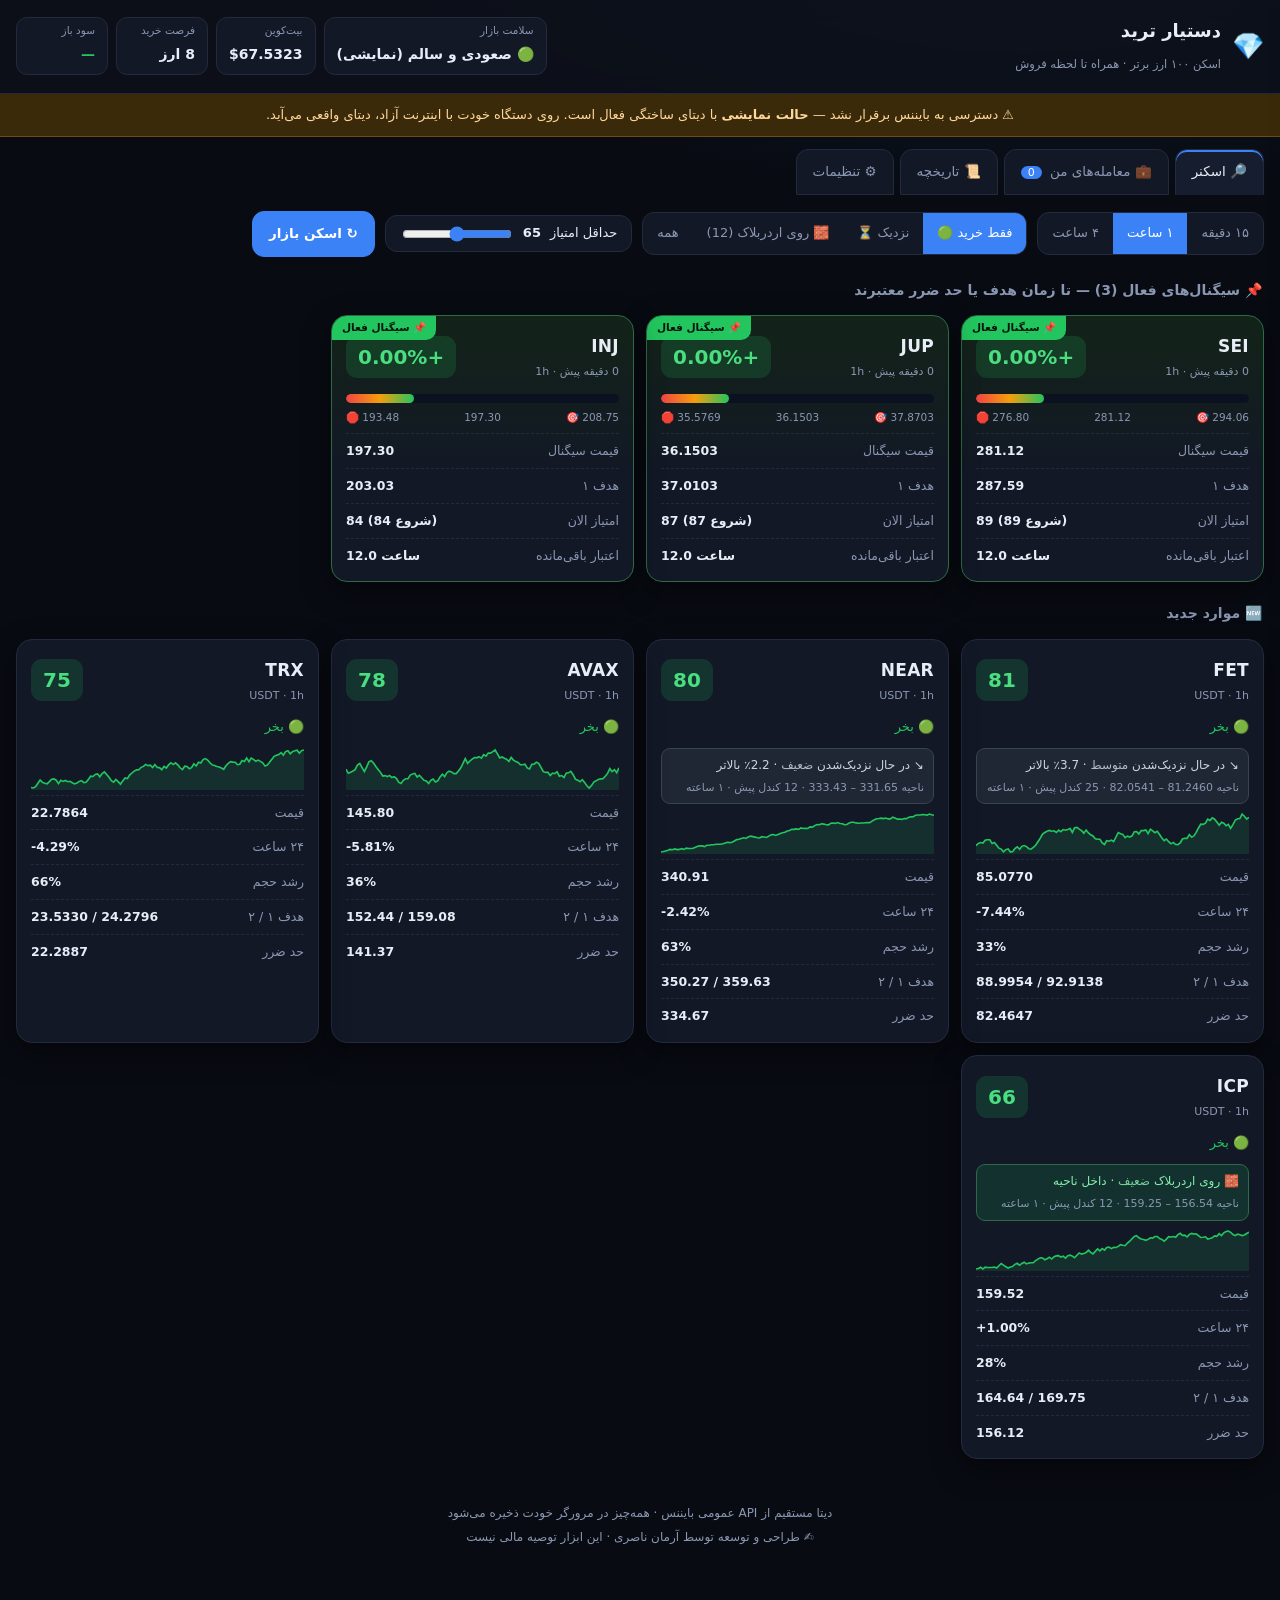
==== index.html @ 7330d60d "Overhaul edge: structural R-based targets, BTC regime gate, relative momentum rank, risk-based sizin" ====
<!doctype html>
<html lang="fa" dir="rtl">
<head>
<meta charset="utf-8">
<meta name="viewport" content="width=device-width, initial-scale=1, viewport-fit=cover">
<title>دستیار ترید | آرمان ناصری</title>
<style>
:root{
  --bg:#080b12; --bg2:#0d111a; --card:#121826; --card2:#161d2e;
  --line:#222a3d; --tx:#e8eef7; --mu:#8b98b3;
  --ac:#3b82f6; --gr:#22c55e; --rd:#ef4444; --or:#f59e0b; --pu:#a855f7;
  --shadow:0 10px 30px rgba(0,0,0,.45);
}
*{box-sizing:border-box;-webkit-tap-highlight-color:transparent}
html,body{margin:0;padding:0}
body{
  background:radial-gradient(1200px 600px at 80% -10%, #14203a 0%, var(--bg) 60%);
  color:var(--tx);font-family:system-ui,'Segoe UI',Tahoma,sans-serif;
  line-height:1.9;padding-bottom:60px;min-height:100vh;
}
h1,h2,h3{margin:0}
.muted{color:var(--mu);font-size:13px}

/* ── هدر ── */
.topbar{display:flex;flex-wrap:wrap;gap:14px;align-items:center;justify-content:space-between;
  padding:14px 16px;background:rgba(13,17,26,.85);backdrop-filter:blur(10px);
  border-bottom:1px solid var(--line);position:sticky;top:0;z-index:40}
.brand{display:flex;gap:11px;align-items:center}
.logo{font-size:26px}
.topbar h1{font-size:18px}
.by{color:var(--mu);font-size:11.5px}
.market{display:flex;gap:8px;flex-wrap:wrap}
.mk{background:var(--card);border:1px solid var(--line);border-radius:11px;
  padding:5px 12px;min-width:92px}
.mk span{display:block;color:var(--mu);font-size:10.5px;line-height:1.5}
.mk b{font-size:14px;line-height:1.6}

.banner{background:#3a2a0a;border-bottom:1px solid #6b4e12;color:#ffd79a;
  padding:9px 16px;font-size:13px;text-align:center}

/* ── تب‌ها ── */
.tabs{display:flex;gap:6px;padding:12px 16px 0;overflow-x:auto}
.tab{background:var(--card);border:1px solid var(--line);color:var(--mu);
  border-radius:12px 12px 0 0;padding:9px 16px;font:inherit;font-size:13.5px;
  cursor:pointer;white-space:nowrap}
.tab.on{background:var(--card2);color:var(--tx);border-bottom-color:transparent;
  box-shadow:inset 0 2px 0 var(--ac)}
.badge{background:var(--ac);color:#fff;border-radius:99px;padding:0 7px;font-size:11px;margin-right:4px}

.page{display:none;padding:16px;max-width:1280px;margin:0 auto}
.page.on{display:block}

/* ── کنترل‌ها ── */
.controls{display:flex;gap:10px;flex-wrap:wrap;align-items:center;margin-bottom:14px}
.seg{display:flex;background:var(--card);border:1px solid var(--line);border-radius:12px;overflow:hidden}
.seg button{background:none;border:none;color:var(--mu);padding:8px 14px;font:inherit;
  font-size:13px;cursor:pointer}
.seg button.on{background:var(--ac);color:#fff}
.slider{display:flex;align-items:center;gap:9px;background:var(--card);border:1px solid var(--line);
  border-radius:12px;padding:5px 14px;font-size:13px}
.slider input{accent-color:var(--ac);width:110px}
.btn{background:var(--card);border:1px solid var(--line);color:var(--tx);border-radius:12px;
  padding:9px 16px;font:inherit;font-size:13.5px;cursor:pointer;transition:.15s}
.btn:hover{border-color:var(--ac)}
.btn.primary{background:var(--ac);border-color:var(--ac);color:#fff;font-weight:600}
.btn.buy{background:var(--gr);border-color:var(--gr);color:#04140a;font-weight:700}
.btn.danger{background:#2a1214;border-color:#5b2126;color:#ff9a9a}
.btnrow{display:flex;gap:8px;flex-wrap:wrap;margin-top:8px}

.progress{position:relative;height:28px;background:var(--card);border:1px solid var(--line);
  border-radius:10px;overflow:hidden;margin-bottom:14px}
.progress .bar{height:100%;background:linear-gradient(90deg,#1d4ed8,#3b82f6);width:0;transition:.25s}
.progress span{position:absolute;inset:0;display:grid;place-items:center;font-size:12.5px}

/* ── کارت‌ها ── */
.grid{display:grid;grid-template-columns:repeat(auto-fill,minmax(290px,1fr));gap:12px}
.card{background:var(--card);border:1px solid var(--line);border-radius:16px;box-shadow:var(--shadow)}
.card.pad{padding:16px;margin-bottom:14px}
.coin{padding:14px;cursor:pointer;transition:.15s;position:relative;overflow:hidden}
.coin:hover{border-color:var(--ac);transform:translateY(-2px)}
.coin .top{display:flex;align-items:center;gap:10px;margin-bottom:8px}
.sym{font-size:17px;font-weight:700;letter-spacing:.3px}
.pair{color:var(--mu);font-size:11px}
.score{margin-right:auto;font-size:20px;font-weight:800;padding:2px 12px;border-radius:11px}
.s-hi{background:rgba(34,197,94,.16);color:#4ade80}
.s-md{background:rgba(245,158,11,.16);color:#fbbf24}
.s-lo{background:rgba(148,163,184,.13);color:#94a3b8}
.state{font-size:13px;margin-bottom:8px}
.kv{display:flex;justify-content:space-between;font-size:12.5px;color:var(--mu);
  border-top:1px dashed var(--line);padding-top:5px;margin-top:5px}
.kv b{color:var(--tx);font-weight:600;direction:ltr}
.up{color:var(--gr)} .dn{color:var(--rd)} .wa{color:var(--or)}
.spark{width:100%;height:42px;display:block;margin:8px 0 2px}

.empty{text-align:center;color:var(--mu);padding:40px 20px;font-size:14px}
.sumbar{display:flex;gap:10px;flex-wrap:wrap;margin-bottom:14px}
.sumbar div{background:var(--card);border:1px solid var(--line);border-radius:12px;
  padding:8px 15px;font-size:13px}
.sumbar b{font-size:16px;display:block}

/* ── معامله باز ── */
.pos{padding:15px}
.pos .head{display:flex;align-items:center;gap:10px;margin-bottom:6px}
.pnl{margin-right:auto;font-size:19px;font-weight:800;direction:ltr}
.track{height:9px;background:#0b1120;border-radius:99px;margin:11px 0 5px;position:relative;overflow:hidden}
.track i{position:absolute;inset:0 auto 0 0;height:100%;border-radius:99px;
  background:linear-gradient(90deg,var(--rd),var(--or),var(--gr))}
.ticks{display:flex;justify-content:space-between;font-size:10.5px;color:var(--mu);direction:ltr}
.advice{border-radius:11px;padding:9px 12px;font-size:13px;margin-top:10px}
.ad-hold{background:rgba(59,130,246,.12);color:#93c5fd}
.ad-half{background:rgba(245,158,11,.14);color:#fcd34d}
.ad-sell{background:rgba(239,68,68,.15);color:#fca5a5}
.ad-win{background:rgba(34,197,94,.14);color:#86efac}

.list .row-h{display:flex;gap:10px;align-items:center;background:var(--card);
  border:1px solid var(--line);border-radius:13px;padding:11px 14px;margin-bottom:8px;font-size:13.5px}
.list .row-h .pnl{font-size:15px}

.row{display:flex;justify-content:space-between;align-items:center;gap:12px;
  padding:7px 0;border-bottom:1px dashed var(--line)}
.row:last-child{border:none}
.row label{font-size:13.5px;color:var(--mu)}
.row input[type=number],.row input[type=text]{background:#0b1120;border:1px solid var(--line);
  color:var(--tx);border-radius:9px;padding:7px 11px;width:120px;font:inherit;font-size:14px;
  direction:ltr;text-align:center}
.row input[type=checkbox]{width:20px;height:20px;accent-color:var(--ac)}

/* ── کشو ── */
.scrim{position:fixed;inset:0;background:rgba(0,0,0,.6);backdrop-filter:blur(3px);
  opacity:0;pointer-events:none;transition:.2s;z-index:50}
.scrim.on{opacity:1;pointer-events:auto}
.drawer{position:fixed;inset:0 0 0 auto;width:min(460px,100%);background:var(--bg2);
  border-right:1px solid var(--line);z-index:60;transform:translateX(105%);
  transition:.25s cubic-bezier(.4,0,.2,1);overflow-y:auto;box-shadow:var(--shadow)}
.drawer.on{transform:none}
.dr-head{display:flex;gap:12px;align-items:center;padding:15px;border-bottom:1px solid var(--line);
  position:sticky;top:0;background:var(--bg2);z-index:2}
.dr-head h2{font-size:19px}
.x{background:var(--card);border:1px solid var(--line);color:var(--tx);width:34px;height:34px;
  border-radius:10px;font-size:15px;cursor:pointer}
.dr-body{padding:15px}
.factors{margin:10px 0}
.f{display:flex;align-items:center;gap:9px;font-size:12.5px;margin-bottom:5px}
.f span{width:96px;color:var(--mu)}
.f .fb{flex:1;height:7px;background:#0b1120;border-radius:99px;overflow:hidden}
.f .fb i{display:block;height:100%;background:linear-gradient(90deg,#2563eb,#60a5fa)}
.f b{width:34px;text-align:left;direction:ltr}
.plan{background:var(--card);border:1px solid var(--line);border-radius:13px;padding:12px;margin:12px 0}
.plan .kv{border-top:none;padding:3px 0;margin:0;font-size:13px}
.buybox{background:var(--card);border:1px solid var(--line);border-radius:13px;padding:13px;margin-top:12px}

footer{text-align:center;color:var(--mu);font-size:12px;padding:26px 16px;line-height:2}

@media(max-width:620px){
  .topbar{padding:11px}
  .market{width:100%;justify-content:space-between}
  .mk{flex:1;min-width:0;padding:5px 8px;text-align:center}
  .page{padding:12px}
  .controls{gap:8px}
  .slider{flex:1}
}

/* ── نمودار HARSI ── */
.chartbox{background:var(--card);border:1px solid var(--line);border-radius:14px;
  padding:11px;margin-bottom:12px}
.chart-top{display:flex;justify-content:space-between;align-items:center;font-size:13.5px;
  margin-bottom:8px}
.seg.tfchart{margin-bottom:9px;width:100%}
.seg.tfchart button{flex:1;padding:6px 0;font-size:12px;direction:ltr}
.harsi{width:100%;height:170px;display:block;background:#0a0e16;border-radius:10px}
.chart-load{height:170px;display:grid;place-items:center;color:var(--mu);font-size:13px;
  background:#0a0e16;border-radius:10px}
.chart-legend{display:flex;gap:12px;justify-content:center;margin-top:8px;
  font-size:11px;color:var(--mu)}
.chart-legend i{display:inline-block;width:9px;height:9px;border-radius:2px;margin-left:4px}

/* ── سیگنال فعال و توضیحات ── */
.sechead{grid-column:1/-1;font-size:14px;color:var(--mu);margin:6px 2px 0;font-weight:600}
.sigcard{border-color:#2c6b46;background:linear-gradient(180deg,#132318,var(--card) 60%)}
.ribbon{position:absolute;top:0;left:0;background:var(--gr);color:#04140a;font-size:10.5px;
  font-weight:700;padding:2px 10px;border-radius:0 0 10px 0}
.why{background:var(--card);border:1px solid var(--line);border-radius:14px;padding:13px;margin:12px 0}
.why h3{font-size:15px;margin-bottom:6px}
.why h4{font-size:13px;margin:11px 0 5px;color:var(--or)}
.verdict{font-size:13px;color:#cfe0ff;background:rgba(59,130,246,.1);border-radius:9px;
  padding:9px 11px;margin:0 0 10px}
.rz{display:flex;flex-direction:column;gap:1px;padding:7px 10px;border-radius:9px;margin-bottom:6px;
  font-size:12.5px;border-right:3px solid}
.rz b{font-size:13px}
.rz span{color:var(--mu);line-height:1.7}
.rz.ok{background:rgba(34,197,94,.07);border-color:var(--gr)}
.rz.no{background:rgba(239,68,68,.07);border-color:var(--rd)}

/* ── اردربلاک ── */
.oblock{display:flex;flex-direction:column;gap:1px;background:rgba(168,85,247,.12);
  border:1px solid #6d3fa855;border-radius:9px;padding:5px 9px;font-size:12px;margin-bottom:7px;
  color:#d8b4fe}
.oblock span{color:var(--mu);font-size:11px;direction:ltr;text-align:right}
.oblock em{font-style:normal;opacity:.85}
.oblock.in{background:rgba(34,197,94,.14);border-color:#2c6b46;color:#86efac}
.oblock.near{background:rgba(250,204,21,.10);border-color:#6b5a1f;color:#fde68a}
.oblock.appr{background:rgba(148,163,184,.10);border-color:#3a4353;color:#cbd5e1}
.obplan{border-color:#6d3fa855;background:linear-gradient(180deg,#1a1430,var(--card) 70%)}

/* ── کارنامه‌ی عملکرد ── */
.scorecard{background:var(--card);border:1px solid var(--bd);border-radius:14px;padding:13px 15px;margin:12px 0}
.scorecard.ok{border-color:#245c3a}
.scorecard.no{border-color:#5c2626}
.scorecard h3{margin:0 0 10px;font-size:15px}
.scgrid{display:grid;grid-template-columns:repeat(auto-fit,minmax(88px,1fr));gap:8px}
.scgrid div{background:#1a2030;border-radius:9px;padding:7px 8px;text-align:center}
.scgrid span{display:block;font-size:11px;color:var(--mu);margin-bottom:2px}
.scgrid b{font-size:15px}
.scnote{font-size:12.5px;color:var(--mu);margin:10px 0 0;line-height:1.8}
.plan.riskbad{border-color:#5c2626;background:linear-gradient(180deg,#1f1113,var(--card) 70%)}

</style>
<link rel="icon" href="data:image/svg+xml,<svg xmlns='http://www.w3.org/2000/svg' viewBox='0 0 100 100'><text y='.9em' font-size='90'>💎</text></svg>">
</head>
<body>

<header class="topbar">
  <div class="brand">
    <span class="logo">💎</span>
    <div>
      <h1>دستیار ترید</h1>
      <span class="by">اسکن ۱۰۰ ارز برتر · همراه تا لحظه فروش</span>
    </div>
  </div>
  <div class="market">
    <div class="mk"><span>سلامت بازار</span><b id="btcHealth">—</b></div>
    <div class="mk"><span>بیت‌کوین</span><b id="btcPrice">—</b></div>
    <div class="mk"><span>فرصت خرید</span><b id="buyCount">—</b></div>
    <div class="mk"><span>سود باز</span><b id="openPnl">—</b></div>
  </div>
</header>

<div class="banner" id="demoBanner" hidden>
  ⚠️ دسترسی به بایننس برقرار نشد — <b>حالت نمایشی</b> با دیتای ساختگی فعال است.
  روی دستگاه خودت با اینترنت آزاد، دیتای واقعی می‌آید.
</div>

<nav class="tabs">
  <button class="tab on" data-tab="scan">🔎 اسکنر</button>
  <button class="tab" data-tab="pos">💼 معامله‌های من <span class="badge" id="posCount">0</span></button>
  <button class="tab" data-tab="hist">📜 تاریخچه</button>
  <button class="tab" data-tab="set">⚙️ تنظیمات</button>
</nav>

<!-- ─────────── اسکنر ─────────── -->
<main class="page on" id="page-scan">
  <div class="controls">
    <div class="seg" id="tfSeg">
      <button data-tf="15m">۱۵ دقیقه</button>
      <button data-tf="1h" class="on">۱ ساعت</button>
      <button data-tf="4h">۴ ساعت</button>
    </div>
    <div class="seg" id="filterSeg">
      <button data-f="buy" class="on">فقط خرید 🟢</button>
      <button data-f="near">نزدیک ⏳</button>
      <button data-f="ob">🧱 روی اردربلاک</button>
      <button data-f="all">همه</button>
    </div>
    <label class="slider">حداقل امتیاز <b id="minScoreVal">65</b>
      <input type="range" id="minScore" min="40" max="90" step="5" value="65">
    </label>
    <button class="btn primary" id="scanBtn">↻ اسکن بازار</button>
  </div>

  <div class="progress" id="progress" hidden><div class="bar" id="progressBar"></div><span id="progressTxt"></span></div>

  <section class="grid" id="grid"></section>
  <div class="empty" id="empty">برای شروع دکمه «اسکن بازار» را بزن — ۱۰۰ ارز برتر بررسی می‌شود.</div>
</main>

<!-- ─────────── معامله‌ها ─────────── -->
<main class="page" id="page-pos">
  <div class="sumbar" id="posSummary"></div>
  <section class="grid" id="posGrid"></section>
  <div class="empty" id="posEmpty">هنوز معامله‌ای ثبت نکرده‌ای. از تب اسکنر یک ارز را انتخاب کن و «خریدم» را بزن.</div>
</main>

<!-- ─────────── تاریخچه ─────────── -->
<main class="page" id="page-hist">
  <div class="sumbar" id="histSummary"></div>
  <div id="histCards"></div>
  <section class="list" id="histList"></section>
  <div class="empty" id="histEmpty">هنوز معامله‌ی بسته‌شده‌ای نداری.</div>
</main>

<!-- ─────────── تنظیمات ─────────── -->
<main class="page" id="page-set">
  <section class="card pad">
    <h3>💰 سرمایه و ریسک</h3>
    <p class="muted" style="font-size:13px;margin-top:0">حجم هر معامله خودکار حساب می‌شود تا ضرر احتمالی همیشه یک عدد ثابت بماند — مهم‌ترین قانون بقا در ترید.</p>
    <div class="row"><label>کل سرمایه ($)</label><input type="number" id="s_cap" step="50" value="300"></div>
    <div class="row"><label>ریسک هر معامله (٪ سرمایه)</label><input type="number" id="s_rpt" step="0.25" value="1"></div>
    <div class="row"><label>سقف ریسک تا حد ضرر (٪)</label><input type="number" id="s_mrisk" step="0.5" value="3.5"></div>
  </section>

  <section class="card pad">
    <h3>🎯 استراتژی</h3>
    <p class="muted" style="font-size:13px;margin-top:0">اهداف ضریبی از ریسک‌اند (R). با ۳R حتی نرخ برد ۳۰٪ هم سودده است.</p>
    <div class="row"><label>هدف اول (× ریسک)</label><input type="number" id="s_r1" step="0.1" value="1.5"></div>
    <div class="row"><label>هدف دوم (× ریسک)</label><input type="number" id="s_r2" step="0.1" value="3"></div>
    <div class="row"><label>حداکثر سیگنال هم‌زمان</label><input type="number" id="s_maxsig" step="1" value="3"></div>
    <div class="row"><label>فقط ارزهای قوی‌تر از میانگین بازار</label><input type="checkbox" id="s_rank" checked></div>
    <div class="row"><label>حداکثر ساعت نگهداری</label><input type="number" id="s_hold" step="1" value="12"></div>
    <div class="row"><label>سقف RSI برای خرید</label><input type="number" id="s_rsi" step="1" value="68"></div>
    <div class="row"><label>تعداد ارز اسکن‌شده</label><input type="number" id="s_top" step="10" value="100"></div>
  </section>

  <section class="card pad">
    <h3>🔔 هشدارها</h3>
    <div class="row"><label>اعلان مرورگر</label><button class="btn" id="notifBtn">فعال‌سازی</button></div>
    <div class="row"><label>صدای هشدار</label><input type="checkbox" id="s_sound" checked></div>
    <div class="row"><label>بروزرسانی قیمت هر (ثانیه)</label><input type="number" id="s_poll" step="5" value="20"></div>
    <div class="row"><label>اسکن خودکار هر (دقیقه)</label><input type="number" id="s_auto" step="5" value="15"></div>
  </section>

  <section class="card pad">
    <h3>💾 پشتیبان</h3>
    <p class="muted">معامله‌ها فقط روی همین مرورگر ذخیره می‌شوند. برای انتقال، فایل پشتیبان بگیر.</p>
    <div class="btnrow">
      <button class="btn" id="exportBtn">⬇️ خروجی JSON</button>
      <button class="btn" id="importBtn">⬆️ بازگردانی</button>
      <button class="btn danger" id="resetBtn">🗑 پاک‌کردن همه</button>
    </div>
    <input type="file" id="importFile" accept="application/json" hidden>
  </section>
</main>

<!-- ─────────── کشوی جزئیات ارز ─────────── -->
<div class="scrim" id="scrim"></div>
<aside class="drawer" id="drawer">
  <div class="dr-head">
    <button class="x" id="closeDrawer">✕</button>
    <div><h2 id="drTitle">—</h2><span class="by" id="drSub">—</span></div>
  </div>
  <div class="dr-body" id="drBody"></div>
</aside>

<footer>
  دیتا مستقیم از API عمومی بایننس · همه‌چیز در مرورگر خودت ذخیره می‌شود<br>
  ✍️ طراحی و توسعه توسط آرمان ناصری · این ابزار توصیه مالی نیست
</footer>

<script>
/* ═══════════════════════════════════════════════════════════════════
   موتور تحلیل — همان منطق ۸ عاملی اندیکاتور Spot Buy Scanner
   ✍️ طراحی و توسعه توسط آرمان ناصری
   ═══════════════════════════════════════════════════════════════════ */
const TA = (() => {

  const clamp = (x, lo, hi) => Math.max(lo, Math.min(hi, x));

  function sma(v, n) {
    if (v.length < n) return null;
    let s = 0;
    for (let i = v.length - n; i < v.length; i++) s += v[i];
    return s / n;
  }

  function emaSeries(v, n) {
    if (v.length < n) return [];
    const k = 2 / (n + 1);
    let seed = 0;
    for (let i = 0; i < n; i++) seed += v[i];
    const out = [seed / n];
    for (let i = n; i < v.length; i++) out.push(v[i] * k + out[out.length - 1] * (1 - k));
    return out;
  }
  const ema = (v, n) => { const s = emaSeries(v, n); return s.length ? s[s.length - 1] : null; };

  /* میانگین وایلدر — پایه RSI و ATR و ADX */
  function rmaSeries(v, n) {
    if (v.length < n) return [];
    let seed = 0;
    for (let i = 0; i < n; i++) seed += v[i];
    const out = [seed / n];
    for (let i = n; i < v.length; i++) out.push((out[out.length - 1] * (n - 1) + v[i]) / n);
    return out;
  }

  function rsi(closes, n = 14) {
    if (closes.length < n + 1) return null;
    const g = [], l = [];
    for (let i = 1; i < closes.length; i++) {
      const d = closes[i] - closes[i - 1];
      g.push(Math.max(d, 0)); l.push(Math.max(-d, 0));
    }
    const ag = rmaSeries(g, n), al = rmaSeries(l, n);
    if (!ag.length || !al.length) return null;
    const A = ag[ag.length - 1], L = al[al.length - 1];
    if (L === 0) return 100;
    return 100 - 100 / (1 + A / L);
  }

  function macd(closes, f = 12, s = 26, sig = 9) {
    if (closes.length < s + sig) return null;
    const fs = emaSeries(closes, f), ss = emaSeries(closes, s);
    const off = fs.length - ss.length;
    const line = ss.map((v, i) => fs[i + off] - v);
    const sl = emaSeries(line, sig);
    if (!sl.length) return null;
    const hoff = line.length - sl.length;
    const hist = sl.map((v, i) => line[i + hoff] - v);
    return {
      line: line[line.length - 1],
      signal: sl[sl.length - 1],
      hist: hist[hist.length - 1],
      prev: hist.length > 1 ? hist[hist.length - 2] : hist[hist.length - 1],
    };
  }

  function trueRanges(h, l, c) {
    const tr = [];
    for (let i = 1; i < c.length; i++)
      tr.push(Math.max(h[i] - l[i], Math.abs(h[i] - c[i - 1]), Math.abs(l[i] - c[i - 1])));
    return tr;
  }

  function atr(h, l, c, n = 14) {
    const s = rmaSeries(trueRanges(h, l, c), n);
    return s.length ? s[s.length - 1] : null;
  }

  function adx(h, l, c, n = 14) {
    if (c.length < n * 2 + 2) return null;
    const pdm = [], mdm = [];
    for (let i = 1; i < c.length; i++) {
      const up = h[i] - h[i - 1], dn = l[i - 1] - l[i];
      pdm.push(up > dn && up > 0 ? up : 0);
      mdm.push(dn > up && dn > 0 ? dn : 0);
    }
    const trS = rmaSeries(trueRanges(h, l, c), n);
    const pS = rmaSeries(pdm, n), mS = rmaSeries(mdm, n);
    if (!trS.length) return null;
    const dx = [];
    for (let i = 0; i < trS.length; i++) {
      if (!trS[i]) continue;
      const p = 100 * pS[i] / trS[i], m = 100 * mS[i] / trS[i];
      if (p + m === 0) continue;
      dx.push(100 * Math.abs(p - m) / (p + m));
    }
    const s = rmaSeries(dx, n);
    return s.length ? s[s.length - 1] : null;
  }

  /* ─────────── امتیازدهی ۸ عاملی ─────────── */
  const TFMIN = { '5m': 5, '15m': 15, '30m': 30, '1h': 60, '2h': 120, '4h': 240, '1d': 1440 };

  function analyze(k, cfg) {
    const c = k.map(x => x.close), h = k.map(x => x.high),
          l = k.map(x => x.low), v = k.map(x => x.volume);
    if (c.length < 210) return null;

    const price = c[c.length - 1];
    const e20 = ema(c, 20), e50 = ema(c, 50), e200 = ema(c, 200);
    const r = rsi(c, 14), a = atr(h, l, c, 14), ax = adx(h, l, c, 14) || 0;
    const m = macd(c);
    if ([e20, e50, e200, r, a].some(x => x == null) || !m) return null;

    const vMA = sma(v, 20) || 0;
    const vRecent = sma(v, 10) || 0;
    const vPrior = sma(v.slice(0, -10), 10) || 0;
    const hi20 = Math.max(...h.slice(-20)), lo20 = Math.min(...l.slice(-20));
    const lo10 = Math.min(...l.slice(-10)), hh10 = Math.max(...h.slice(-11, -1));

    /* ۱ روند */
    const trend = (price > e50 ? .4 : 0) + (e50 > e200 ? .4 : 0) + (price > e200 ? .2 : 0);
    /* ۲ مومنتوم */
    const momo = (m.hist > 0 ? .55 : 0) + (m.hist > m.prev ? .30 : 0) +
                 ((m.line - m.signal) > 0 && ax > 20 ? .15 : 0);
    /* ۳ RSI سالم */
    const rs = (r >= 45 && r <= 63) ? 1 : (r > 63 && r <= 70) ? .55 :
               (r >= 38 && r < 45) ? .6 : .1;
    /* ۴ حجم تازه */
    const vChg = vPrior > 0 ? (vRecent - vPrior) / vPrior * 100 : 0;
    const vRat = vMA > 0 ? v[v.length - 1] / vMA : 1;
    let vol = (vChg >= 10 && vChg <= 110) ? clamp(vChg / 60, .35, 1) :
              vChg > 110 ? .35 : vChg > 0 ? .25 : 0;
    if (vRat > 3) vol *= .5;
    /* ۵ ناحیه ارزش */
    const rng = hi20 - lo20;
    const pos = rng > 0 ? (price - lo20) / rng * 100 : 50;
    const pull = (pos >= 30 && pos <= 72) ? 1 : (pos > 72 && pos <= 88) ? .5 :
                 (pos >= 15 && pos < 30) ? .55 : .15;
    /* ۶ قدرت روند */
    const adxS = clamp((ax - 14) / 14, 0, 1);
    /* ۷ ساختار */
    const str = (lo10 > lo20 ? .5 : 0) + (price > hh10 ? .5 : 0);
    /* ۸ نوسان منطقی */
    const atrP = a / price * 100;
    const vola = (atrP >= .4 && atrP <= 5) ? 1 : atrP < .4 ? .3 : .25;

    const raw = trend * 2 + momo * 1.5 + rs * 1.2 + vol * 1.5 +
                pull * 1.2 + adxS * 1 + str * .8 + vola * .8;

    /* ─── ریسک ساختاری: اول حد ضرر از ساختار، بعد هدف‌ها ضریبی از همان ریسک ─── */
    const maxRiskPct = cfg.maxRisk || 3.5;
    const r1 = cfg.r1 || 1.5, r2 = cfg.r2 || 3;
    let sl = Math.min(lo10 * 0.997, price - a * 0.9);
    let risk = price - sl;
    if (risk < a * 0.8) { risk = a * 0.8; sl = price - risk; }   // حد ضرر بیش از حد تنگ = استاپ‌هانت
    const riskPct = risk / price * 100;
    const fee = price * 0.002;                                    // کارمزد رفت‌وبرگشت ۰.۲٪
    const tp1 = price + risk * r1, tp2 = price + risk * r2;
    const rr1 = (risk * r1 - fee) / risk, rr2 = (risk * r2 - fee) / risk;
    const riskOk = riskPct <= maxRiskPct && rr1 >= 1.2;

    /* ─── مومنتوم چند دوره‌ای (برای رتبه‌بندی بین ارزها) ─── */
    const tfMin = TFMIN[cfg.tf] || 60;
    const bars = Math.max(1, Math.round(1440 / tfMin));
    const back = d => c[Math.max(0, c.length - 1 - bars * d)];
    const mom3 = price / back(3) - 1, mom7 = price / back(7) - 1, mom14 = price / back(14) - 1;

    return {
      score: clamp(raw * 10, 0, 100),
      price, rsi: r, atr: a, atrPct: atrP, volChg: vChg, volRatio: vRat,
      adx: ax, ema20: e20, ema50: e50, ema200: e200, pos,
      tp1, tp2, sl, risk, riskPct, rr1, rr2, riskOk,
      mom3, mom7, mom14,
      det: {
        aboveE50: price > e50, e50Above200: e50 > e200, aboveE200: price > e200,
        macdPos: m.hist > 0, macdRising: m.hist > m.prev,
        hh10, lo10, lo20, hi20, vRat,
        breakout: price > hh10, higherLow: lo10 > lo20,
        distE20: (price / e20 - 1) * 100,
      },
      factors: [
        { n: 'روند', v: trend, w: 2 },
        { n: 'مومنتوم', v: momo, w: 1.5 },
        { n: 'حجم تازه', v: vol, w: 1.5 },
        { n: 'RSI سالم', v: rs, w: 1.2 },
        { n: 'ناحیه ارزش', v: pull, w: 1.2 },
        { n: 'قدرت روند', v: adxS, w: 1 },
        { n: 'ساختار', v: str, w: .8 },
        { n: 'نوسان', v: vola, w: .8 },
      ],
      closes: c.slice(-120),
    };
  }

  function btcHealth(k) {
    const c = k.map(x => x.close);
    const e50 = ema(c, 50), e200 = ema(c, 200), r = rsi(c, 14);
    if ([e50, e200, r].some(x => x == null)) return null;
    return (c[c.length - 1] > e50 ? 40 : 0) + (e50 > e200 ? 30 : 0) + (r > 45 ? 30 : 0);
  }

  function stateOf(score, rsiV, btcOk, cfg, ex) {
    if (score <= 0) return { t: '—', c: 'mu' };
    const good = score >= cfg.minScore;
    // گیت‌های سخت — هیچ‌کدام نباشد، «بخر» صادر نمی‌شود
    if (good && ex && ex.riskOk === false)
      return { t: '📐 ریسک/سود ضعیف', c: 'mu' };
    if (good && !btcOk) return { t: '🟡 بازار ضعیف', c: 'wa' };
    if (good && rsiV > cfg.maxRsi) return { t: '⚠️ داغ / صبر', c: 'wa' };
    if (good && ex && ex.rankOk === false)
      return { t: '🐢 ضعیف‌تر از بازار', c: 'mu' };
    if (good) return { t: '🟢 بخر', c: 'up' };
    if (score >= cfg.minScore * .85) return { t: '⏳ نزدیک است', c: 'wa' };
    if (score >= cfg.minScore * .6) return { t: '😐 ضعیف', c: 'mu' };
    return { t: '🚫 نخر', c: 'dn' };
  }

  /* رژیم بازار: BTC بالای EMA200 باشد + سلامت کافی */
  function regime(btcK) {
    const c = btcK.map(x => x.close);
    const e200 = ema(c, 200), e50 = ema(c, 50);
    const price = c[c.length - 1];
    const h = btcHealth(btcK);
    const above200 = e200 == null ? true : price > e200;
    const above50 = e50 == null ? true : price > e50;
    const ok = above200 && (h == null || h >= 40);
    return {
      ok, health: h, price, above200, above50,
      txt: !above200 ? '🔴 نزولی (زیر EMA200)'
         : h != null && h >= 70 ? '🟢 صعودی و سالم'
         : h != null && h < 40 ? '🟡 بالای EMA200 ولی ضعیف'
         : '🟢 صعودی',
      mult: ok ? 1 : 0.7,
    };
  }

  /* دیتای ساختگی برای حالت نمایشی (وقتی بایننس در دسترس نیست) */
  function demoKlines(seed = 1, n = 260) {
    let s = seed * 9301 + 49297;
    const rnd = () => { s = (s * 9301 + 49297) % 233280; return s / 233280; };
    const trend = (rnd() - .35) * 0.004;
    let p = 10 + rnd() * 200;
    const out = [];
    for (let i = 0; i < n; i++) {
      const open = p;
      p *= 1 + trend + (rnd() - .5) * 0.02;
      const hi = Math.max(open, p) * (1 + rnd() * .006);
      const lo = Math.min(open, p) * (1 - rnd() * .006);
      out.push({
        time: Date.now() - (n - i) * 3600e3,
        open, high: hi, low: lo, close: p,
        volume: 1000 * (.6 + rnd() * 1.2) * (i > n - 14 ? 1.2 + rnd() : 1),
      });
    }
    return out;
  }


  /* ─────────── HARSI — Heikin-Ashi RSI ───────────
     RSI روی open/high/low/close حساب و بعد با روش هایکن‌اشی صاف می‌شود.
     مقادیر حول صفر نوسان می‌کنند: صفر = RSI 50 ، +20 = RSI 70 ، −20 = RSI 30 */
  function rsiSeries(v, n = 14) {
    const out = new Array(v.length).fill(null);
    if (v.length < n + 1) return out;
    const g = [], l = [];
    for (let i = 1; i < v.length; i++) {
      const d = v[i] - v[i - 1];
      g.push(Math.max(d, 0)); l.push(Math.max(-d, 0));
    }
    const ag = rmaSeries(g, n), al = rmaSeries(l, n);
    for (let i = 0; i < ag.length; i++) {
      const A = ag[i], L = al[i];
      out[i + n] = L === 0 ? 100 : 100 - 100 / (1 + A / L);
    }
    return out;
  }

  function harsi(k, len = 14, smooth = 1) {
    const c = k.map(x => x.close), h = k.map(x => x.high),
          l = k.map(x => x.low), t = k.map(x => x.time);
    const zc = rsiSeries(c, len).map(x => x == null ? null : x - 50);
    const zh = rsiSeries(h, len).map(x => x == null ? null : x - 50);
    const zl = rsiSeries(l, len).map(x => x == null ? null : x - 50);

    const out = [];
    let pO = null, pC = null;
    for (let i = 1; i < zc.length; i++) {
      if (zc[i] == null || zh[i] == null || zl[i] == null) continue;
      const closeRSI = zc[i];
      const openRSI = zc[i - 1] == null ? closeRSI : zc[i - 1];
      const hiR = Math.max(zh[i], zl[i]), loR = Math.min(zh[i], zl[i]);
      const cc = (openRSI + hiR + loR + closeRSI) / 4;
      const oo = pO == null ? (openRSI + closeRSI) / 2 : (pO + pC) / 2;
      out.push({
        time: t[i], o: oo, c: cc,
        h: Math.max(hiR, oo, cc), l: Math.min(loR, oo, cc),
        rsi: closeRSI,
      });
      pO = oo; pC = cc;
    }
    if (smooth > 1) {
      for (const key of ['o', 'h', 'l', 'c']) {
        const src = out.map(x => x[key]);
        const sm = emaSeries(src, smooth);
        const off = out.length - sm.length;
        sm.forEach((v, i) => out[i + off][key] = v);
      }
    }
    return out;
  }

  function harsiState(last) {
    if (!last) return { t: '—', c: 'mu' };
    if (last.c >= 20) return { t: '🔥 اشباع خرید', c: 'wa' };
    if (last.c >= 8) return { t: '🟢 قدرت خریدار', c: 'up' };
    if (last.c > 0) return { t: '🔵 کمی مثبت', c: 'up' };
    if (last.c <= -20) return { t: '🧊 اشباع فروش', c: 'wa' };
    if (last.c <= -8) return { t: '🔴 قدرت فروشنده', c: 'dn' };
    return { t: '⚪ خنثی', c: 'mu' };
  }


  /* ─────────── اردربلاک صعودی (تایم ۱ ساعته) ───────────
     آخرین کندل نزولی پیش از یک حرکت صعودی قوی که ساختار را شکسته است.
     شرط‌های اعتبار:  حرکت ≥ ۱.۵×ATR  ·  حجم ≥ میانگین  ·  شکست سقف قبلی (BOS)
     و تا الان قیمت با بسته‌شدن کندل زیر آن نرفته باشد.                      */
  function orderBlocks(k, look = 140) {
    const c = k.map(x => x.close), h = k.map(x => x.high),
          l = k.map(x => x.low), o = k.map(x => x.open), v = k.map(x => x.volume);
    const n = c.length;
    if (n < 60) return { zones: [], at: false };

    const atrV = atr(h, l, c, 14) || 0;
    const vAvg = sma(v, 20) || 0;
    const price = c[n - 1];
    const zones = [];
    const start = Math.max(12, n - look);

    for (let i = start; i < n - 4; i++) {
      if (c[i] >= o[i]) continue;                       // باید کندل نزولی باشد
      if (vAvg > 0 && v[i] < vAvg * 0.9) continue;      // حجم کافی

      const hi3 = Math.max(h[i + 1], h[i + 2], h[i + 3]);
      const move = hi3 - c[i];
      if (move < atrV * 1.5) continue;                  // حرکت باید قوی باشد

      let prevHigh = -Infinity;
      for (let j = Math.max(0, i - 10); j < i; j++) prevHigh = Math.max(prevHigh, h[j]);
      if (hi3 <= prevHigh) continue;                    // شکست ساختار (BOS)

      const top = Math.max(o[i], h[i] * 0.999), bottom = l[i];

      let broken = false;                               // بعداً باطل نشده باشد
      for (let j = i + 1; j < n; j++) if (c[j] < bottom) { broken = true; break; }
      if (broken) continue;

      const strength = move / (atrV || 1);
      zones.push({
        idx: i, top, bottom, mid: (top + bottom) / 2,
        age: n - 1 - i, strength,
        volRatio: vAvg > 0 ? v[i] / vAvg : 1,
        grade: strength >= 3 ? 'قوی' : strength >= 2 ? 'متوسط' : 'ضعیف',
      });
    }

    // فقط ناحیه‌هایی که زیر یا روی قیمت فعلی‌اند و نزدیک‌ترین‌ها
    const valid = zones
      .filter(z => z.bottom <= price * 1.02)
      .sort((a, b) => b.idx - a.idx)
      .slice(0, 4);

    // نزدیک‌ترین ناحیه به قیمت فعلی
    let near = null, bestD = Infinity, inside = false;
    for (const z of valid) {
      const ins = price <= z.top * 1.004 && price >= z.bottom * 0.996;
      const d = ins ? 0 : Math.abs(price - z.top) / price;
      if (d < bestD) { bestD = d; near = z; inside = ins; }
    }

    let at = false;
    if (near) {
      const tol = Math.max(0.012, (atrV / price) * 1.2);   // «نزدیک» = ~۱.۲٪ یا ۱.۲ برابر ATR
      at = inside ? 'inside' : bestD <= tol ? 'near' : bestD <= 0.045 ? 'approach' : false;
    }

    return {
      zones: valid, at, zone: near, atrV,
      distPct: near ? (price / near.top - 1) * 100 : null,
      belowPct: near ? (price / near.bottom - 1) * 100 : null,
    };
  }

  return { sma, ema, rsi, macd, atr, adx, analyze, btcHealth, stateOf, regime, demoKlines, clamp, orderBlocks,
           rsiSeries, harsi, harsiState };
})();

</script>
<script>
/* ═══════════════════════════════════════════════════════════════════
   دستیار ترید — اسکن ۱۰۰ ارز برتر، ثبت خرید، همراهی تا لحظه فروش
   ✍️ طراحی و توسعه توسط آرمان ناصری
   ═══════════════════════════════════════════════════════════════════ */
const $ = s => document.querySelector(s);
const $$ = s => [...document.querySelectorAll(s)];

const BASES = [
  'https://api.binance.com', 'https://api-gcp.binance.com',
  'https://api1.binance.com', 'https://data-api.binance.vision',
];
const STABLES = ['USDC', 'FDUSD', 'TUSD', 'BUSD', 'DAI', 'USDP', 'EUR', 'TRY', 'BRL', 'AEUR'];

/* ─────────── وضعیت برنامه ─────────── */
const DEFAULTS = {
  r1: 1.5, r2: 3, maxRisk: 3.5,          // اهداف ضریبی از ریسک + سقف ریسک هر معامله
  capital: 300, riskPerTrade: 1,          // سرمایه کل و درصد ریسک هر معامله
  maxSignals: 3, rankGate: true,          // سقف سیگنال هم‌زمان + گیت مومنتوم نسبی
  hold: 12, maxRsi: 68,
  top: 100, amount: 10, minScore: 65, tf: '1h',
  poll: 20, auto: 15, sound: true,
};
let CFG = { ...DEFAULTS, ...load('cfg', {}) };
let positions = load('positions', []);
let history = load('history', []);
let scanRows = [];
let signals = load('signals', {});
let signalLog = load('signalLog', []);
let market = { ok: true, txt: '—', mult: 1, price: 0 };
let demo = false;
let filter = 'buy';
let scanning = false;
let lastScan = 0;
let drawerSym = null, chartTf = load('chartTf', '1h');
const chartCache = {};

function load(k, d) { try { return JSON.parse(localStorage.getItem('at_' + k)) ?? d; } catch { return d; } }
function save(k, v) { localStorage.setItem('at_' + k, JSON.stringify(v)); }

/* ─────────── ابزار ─────────── */
const fmt = p => p >= 1000 ? p.toLocaleString('en-US', { maximumFractionDigits: 1 })
  : p >= 100 ? p.toFixed(2) : p >= 1 ? p.toFixed(4) : p.toFixed(6);
const pct = x => (x >= 0 ? '+' : '') + x.toFixed(2) + '%';
const money = x => (x >= 0 ? '+' : '−') + '$' + Math.abs(x).toFixed(2);
const clock = t => new Date(t).toLocaleTimeString('fa-IR', { hour: '2-digit', minute: '2-digit' });
const hoursSince = t => (Date.now() - t) / 36e5;

async function api(path, params = {}) {
  const qs = new URLSearchParams(params).toString();
  let err;
  for (const b of BASES) {
    try {
      const r = await fetch(`${b}${path}?${qs}`, { cache: 'no-store' });
      if (r.ok) return await r.json();
      err = r.status;
    } catch (e) { err = e.message; }
  }
  throw new Error('اتصال به بایننس برقرار نشد: ' + err);
}

async function pool(items, worker, size, onStep) {
  const out = [];
  let i = 0, done = 0;
  await Promise.all(Array.from({ length: Math.min(size, items.length) }, async () => {
    while (i < items.length) {
      const idx = i++;
      try { const r = await worker(items[idx]); if (r) out.push(r); } catch { }
      onStep && onStep(++done, items.length);
    }
  }));
  return out;
}

/* ─────────── اسکن بازار ─────────── */
async function topSymbols(n) {
  const all = await api('/api/v3/ticker/24hr');
  return all
    .filter(t => t.symbol.endsWith('USDT'))
    .filter(t => !/(UP|DOWN|BULL|BEAR)USDT$/.test(t.symbol))
    .filter(t => !STABLES.some(s => t.symbol === s + 'USDT'))
    .filter(t => +t.quoteVolume > 3e6)
    .sort((a, b) => +b.quoteVolume - +a.quoteVolume)
    .slice(0, n)
    .map(t => ({ symbol: t.symbol, chg24: +t.priceChangePercent, qv: +t.quoteVolume }));
}

async function klines(symbol, tf, limit = 260) {
  const raw = await api('/api/v3/klines', { symbol, interval: tf, limit });
  return raw.slice(0, -1).map(k => ({
    time: k[0], open: +k[1], high: +k[2], low: +k[3], close: +k[4], volume: +k[5],
  }));
}

async function scan() {
  if (scanning) return;
  scanning = true;
  $('#scanBtn').disabled = true;
  $('#progress').hidden = false;
  setProgress(0, 1, 'در حال گرفتن لیست ۱۰۰ ارز برتر…');

  try {
    let list;
    try {
      list = await topSymbols(CFG.top);
      const btc = await klines('BTCUSDT', CFG.tf);
      const g = TA.regime(btc);
      const ba = TA.analyze(btc, CFG);
      market = { ok: g.ok, txt: g.txt, mult: g.mult, price: g.price, mom7: ba ? ba.mom7 : 0 };
      demo = false;
    } catch (e) {
      demo = true;
      list = demoList(CFG.top);
      const bk = TA.demoKlines(hash('BTCUSDT'));
      const g = TA.regime(bk), ba = TA.analyze(bk, CFG);
      market = { ok: g.ok, txt: g.txt + ' (نمایشی)', mult: g.mult,
                 price: g.price, mom7: ba ? ba.mom7 : 0 };
    }
    $('#demoBanner').hidden = !demo;

    const rows = await pool(list, async t => {
      const k = demo ? TA.demoKlines(hash(t.symbol)) : await klines(t.symbol, CFG.tf);
      const a = TA.analyze(k, CFG);
      if (!a) return null;
      const ob = CFG.tf === '1h' ? TA.orderBlocks(k) : null;
      return { ...t, ...a, ob };
    }, 8, (d, n) => setProgress(d, n, `تحلیل ${d} از ${n} ارز…`));

    rankRows(rows);
    rows.sort((a, b) => b.score - a.score);
    scanRows = rows;
    lastScan = Date.now();
    updateSignals(rows);
    renderScan();
    renderHeader();
    evaluatePositions();
  } catch (e) {
    $('#empty').textContent = '❌ ' + e.message;
  } finally {
    scanning = false;
    $('#scanBtn').disabled = false;
    $('#progress').hidden = true;
  }
}

function hash(s) { let h = 0; for (const c of s) h = (h * 31 + c.charCodeAt(0)) % 9973; return h + 1; }
function demoList(n) {
  const names = ['BTC', 'ETH', 'SOL', 'BNB', 'XRP', 'DOGE', 'ADA', 'AVAX', 'LINK', 'TON', 'TRX',
    'DOT', 'NEAR', 'SUI', 'LTC', 'APT', 'ARB', 'OP', 'INJ', 'SEI', 'RNDR', 'FET', 'TIA', 'PEPE',
    'WIF', 'JUP', 'FIL', 'ATOM', 'ICP', 'IMX'];
  return names.slice(0, Math.min(n, names.length)).map((x, i) => ({
    symbol: x + 'USDT', chg24: (hash(x) % 1600) / 100 - 8, qv: 5e8 - i * 1e7,
  }));
}

function setProgress(d, n, txt) {
  $('#progressBar').style.width = (d / n * 100) + '%';
  $('#progressTxt').textContent = txt;
}

/* ─────────── مومنتوم نسبی: رتبه‌بندی بین ارزها ───────────
   قوی‌ترین فاکتور اثبات‌شده در پژوهش‌ها: ارزی که ۷ روز گذشته
   بهتر از بقیه بوده، احتمال ادامه‌ی حرکتش بیشتر است.          */
function rankRows(rows) {
  const sorted = [...rows].sort((a, b) => a.mom7 - b.mom7);
  const n = sorted.length || 1;
  sorted.forEach((r, i) => { r.rankPct = n > 1 ? i / (n - 1) : 1; });

  for (const r of rows) {
    r.rsBtc = (r.mom7 - (market.mom7 || 0)) * 100;      // قدرت نسبت به بیت‌کوین
    r.rankOk = !CFG.rankGate || r.rankPct >= 0.5;
    // امتیاز نهایی: ±۱۰ بر اساس جایگاه بین ۱۰۰ ارز
    r.score = TA.clamp(r.score * market.mult + (r.rankPct - 0.5) * 20, 0, 100);
    r.state = TA.stateOf(r.score, r.rsi, market.ok, CFG,
      { riskOk: r.riskOk, rankOk: r.rankOk });
  }
}

/* حجم پیشنهادی بر اساس ریسک ثابت، نه مبلغ ثابت */
function sizeFor(riskPct) {
  if (!riskPct || riskPct <= 0) return CFG.amount;
  const dollarRisk = CFG.capital * CFG.riskPerTrade / 100;
  return Math.max(5, Math.round(dollarRisk / (riskPct / 100)));
}

/* ─────────── اردربلاک ۱ ساعته (بارگذاری تنبل) ─────────── */
async function ensureOB() {
  const need = scanRows.filter(r => !r.ob).slice(0, 80);
  if (!need.length) return;
  $('#progress').hidden = false;
  setProgress(0, 1, 'بررسی اردربلاک‌های ۱ ساعته…');
  await pool(need, async r => {
    const key = r.symbol + '_1h';
    let k = chartCache[key];
    if (!k) {
      k = demo ? TA.demoKlines(hash(key)) : await klines(r.symbol, '1h', 260);
      chartCache[key] = k;
    }
    r.ob = TA.orderBlocks(k);
    return true;
  }, 8, (d, n) => setProgress(d, n, `بررسی اردربلاک ${d} از ${n}…`));
  $('#progress').hidden = true;
}

const OBST = {
  inside:   { i: '🧱', t: 'روی اردربلاک',    c: 'in'   },
  near:     { i: '🎯', t: 'چسبیده به اردربلاک', c: 'near' },
  approach: { i: '↘️', t: 'در حال نزدیک‌شدن', c: 'appr' },
};
const OBRANK = { inside: 0, near: 1, approach: 2 };

function obBadge(ob) {
  if (!ob || !ob.at) return '';
  const z = ob.zone, st = OBST[ob.at];
  const d = ob.distPct;
  const dTxt = ob.at === 'inside' ? 'داخل ناحیه' : `${Math.abs(d).toFixed(1)}٪ ${d > 0 ? 'بالاتر' : 'پایین‌تر'}`;
  return `<div class="oblock ${st.c}">
    <div>${st.i} ${st.t} <em>${z.grade}</em> · ${dTxt}</div>
    <span>ناحیه ${fmt(z.bottom)} – ${fmt(z.top)} · ${z.age} کندل پیش · ۱ ساعته</span></div>`;
}

/* ═══════ حافظه‌ی سیگنال — اسکنر پای حرفش می‌ماند ═══════
   وقتی ارزی سیگنال خرید گرفت، تا وقتی یکی از این اتفاق‌ها نیفتد معتبر می‌ماند:
   🎯 هدف دوم بخورد · 🛑 حد ضرر بخورد · ⌛ زمان اعتبار تمام شود ·
   ⚠️ امتیاز دو اسکن پشت‌سرهم خیلی افت کند                                 */
function updateSignals(rows) {
  const now = Date.now();
  const byS = Object.fromEntries(rows.map(r => [r.symbol, r]));

  for (const r of rows) {
    const sg = signals[r.symbol];
    if (!sg) {
      if (r.state.t === '🟢 بخر' && Object.keys(signals).length < (CFG.maxSignals || 3)) {
        signals[r.symbol] = {
          symbol: r.symbol, at: now, entry: r.price, tp1: r.tp1, tp2: r.tp2,
          sl: r.sl, score0: r.score, score: r.score, now: r.price,
          weak: 0, tp1Hit: false, tf: CFG.tf, riskPct: r.riskPct, be: false,
        };
      }
      continue;
    }
    sg.now = r.price; sg.score = r.score;
    if (r.price >= sg.tp1) sg.tp1Hit = true;
    // در +۱R حد ضرر به نقطه‌ی ورود می‌آید → معامله بدون ریسک می‌شود
    const rUnit = sg.entry - sg.sl;
    if (!sg.be && rUnit > 0 && r.price >= sg.entry + rUnit) {
      sg.sl = sg.entry * 1.0005; sg.be = true;
    }

    let end = null;
    if (r.price <= sg.sl) end = sg.be ? '🛡 در نقطه‌ی ورود بسته شد (بدون ضرر)' : '🛑 حد ضرر خورد';
    else if (r.price >= sg.tp2) end = '🎯 هدف دوم زده شد';
    else if ((now - sg.at) / 36e5 >= CFG.hold) end = '⌛ زمان اعتبار تمام شد';
    else {
      sg.weak = r.score < CFG.minScore - 15 ? sg.weak + 1 : 0;
      if (sg.weak >= 2) end = '⚠️ شرایط ضعیف شد';
    }
    if (end) closeSignal(r.symbol, end);
  }

  // ارزهایی که از لیست ۱۰۰تای برتر بیرون رفته‌اند
  for (const sym of Object.keys(signals))
    if (!byS[sym] && (now - signals[sym].at) / 36e5 >= CFG.hold)
      closeSignal(sym, '⌛ زمان اعتبار تمام شد');

  save('signals', signals);
}

function closeSignal(sym, reason) {
  const sg = signals[sym];
  if (!sg) return;
  const res = (sg.now / sg.entry - 1) * 100;
  signalLog.unshift({ ...sg, closedAt: Date.now(), reason, result: res });
  signalLog = signalLog.slice(0, 60);
  delete signals[sym];
  save('signals', signals); save('signalLog', signalLog);
  if (/هدف/.test(reason)) alarm('🎯 سیگنال به هدف رسید', `${sym.replace('USDT','')} · ${pct(res)}`);
}

function signalCard(sg) {
  const chg = (sg.now / sg.entry - 1) * 100;
  const age = hoursSince(sg.at);
  const left = Math.max(0, CFG.hold - age);
  const prog = TA.clamp((sg.now - sg.sl) / (sg.tp2 - sg.sl) * 100, 0, 100);
  return `<article class="card coin sigcard" data-sym="${sg.symbol}">
    <div class="ribbon">📌 سیگنال فعال</div>
    <div class="top">
      <div><div class="sym">${sg.symbol.replace('USDT','')}</div>
        <div class="pair">${age < 1 ? Math.round(age*60)+' دقیقه' : age.toFixed(1)+' ساعت'} پیش · ${sg.tf}</div></div>
      <div class="score ${chg >= 0 ? 's-hi' : 's-lo'}">${pct(chg)}</div>
    </div>
    <div class="track"><i style="width:${prog}%"></i></div>
    <div class="ticks"><span>🛑 ${fmt(sg.sl)}</span><span>${fmt(sg.now)}</span><span>🎯 ${fmt(sg.tp2)}</span></div>
    <div class="kv"><span>قیمت سیگنال</span><b>${fmt(sg.entry)}</b></div>
    <div class="kv"><span>هدف ۱ ${sg.tp1Hit ? '✅ خورد' : ''}</span><b class="up">${fmt(sg.tp1)}</b></div>
    <div class="kv"><span>امتیاز الان</span><b>${sg.score.toFixed(0)} (شروع ${sg.score0.toFixed(0)})</b></div>
    <div class="kv"><span>اعتبار باقی‌مانده</span><b>${left.toFixed(1)} ساعت</b></div>
  </article>`;
}

/* ═══════ توضیح: چرا این ارز؟ ═══════ */
function reasons(r) {
  const d = r.det, pros = [], cons = [];

  if (d.aboveE50 && d.e50Above200)
    pros.push(['📈', 'روند صعودی کامل', 'قیمت بالای EMA50 است و EMA50 بالای EMA200 — هر سه ساختار روند هم‌جهت‌اند.']);
  else if (d.aboveE50)
    pros.push(['📈', 'روند کوتاه‌مدت مثبت', 'قیمت بالای EMA50 است، ولی روند بلندمدت هنوز کامل تأیید نشده.']);
  else
    cons.push(['📉', 'زیر میانگین‌ها', 'قیمت زیر EMA50 است؛ خرید در روند نزولی ریسک بالایی دارد.']);

  if (d.macdPos && d.macdRising)
    pros.push(['⚡', 'مومنتوم در حال تقویت', 'هیستوگرام MACD مثبت است و دارد بزرگ‌تر می‌شود — قدرت خریدار زیاد می‌شود.']);
  else if (d.macdRising)
    pros.push(['⚡', 'مومنتوم در حال برگشت', 'MACD هنوز منفی است ولی دارد بهبود می‌یابد.']);
  else
    cons.push(['⚡', 'مومنتوم ضعیف', 'MACD در حال تضعیف است؛ فشار خرید کم شده.']);

  if (r.volChg >= 10 && r.volChg <= 110)
    pros.push(['🔊', `حجم ${r.volChg.toFixed(0)}٪ بیشتر شده`, 'پول تازه وارد شده ولی هنوز منفجر نشده — یعنی ابتدای حرکت هستیم.']);
  else if (r.volChg > 110)
    cons.push(['🔊', `حجم ${r.volChg.toFixed(0)}٪ ترکیده`, 'احتمالاً موج اصلی شروع شده و دیر رسیده‌ایم.']);
  else
    cons.push(['🔊', 'حجم رشد نکرده', 'بدون حجم، حرکت قیمت دوام نمی‌آورد.']);

  if (r.rsi >= 45 && r.rsi <= 63)
    pros.push(['🎚', `RSI ${r.rsi.toFixed(0)} — ناحیه سالم`, 'نه اشباع خرید است نه مرده؛ جا برای رشد دارد.']);
  else if (r.rsi > 70)
    cons.push(['🎚', `RSI ${r.rsi.toFixed(0)} — اشباع خرید`, 'احتمال اصلاح کوتاه‌مدت بالاست.']);
  else if (r.rsi < 38)
    cons.push(['🎚', `RSI ${r.rsi.toFixed(0)} — خیلی ضعیف`, 'هنوز نشانه‌ای از برگشت خریدار نیست.']);

  if (r.pos >= 30 && r.pos <= 72)
    pros.push(['🎯', 'در ناحیه ارزش', `قیمت در ${r.pos.toFixed(0)}٪ محدوده ۲۰ کندل اخیر است — نه روی سقف خریدی، نه در حال سقوط.`]);
  else if (r.pos > 88)
    cons.push(['🎯', 'چسبیده به سقف', 'ورود در سقف یعنی حد ضرر دور و ریسک زیاد.']);

  if (r.adx >= 22)
    pros.push(['💪', `قدرت روند ${r.adx.toFixed(0)}`, 'روند جان دارد و احتمال ادامه‌اش بیشتر است.']);
  else
    cons.push(['💪', `قدرت روند فقط ${r.adx.toFixed(0)}`, 'بازار بی‌رمق است؛ حرکت ممکن است کش‌دار شود.']);

  if (r.rr2 >= 2.5)
    pros.push(['📐', `ریسک به بازده ۱ به ${r.rr2.toFixed(1)}`,
      `حد ضرر ${r.riskPct.toFixed(1)}٪ پایین‌تر از ورود است و هدف دوم ${(r.rr2).toFixed(1)} برابر آن. با این نسبت حتی اگر فقط یک‌سوم معامله‌ها درست باشد، در مجموع سود می‌کنی.`]);
  else
    cons.push(['📐', 'نسبت ریسک به بازده ضعیف',
      `فاصله تا حد ضرر (${r.riskPct.toFixed(1)}٪) نسبت به سود احتمالی زیاد است. چنین معامله‌ای در بلندمدت پول می‌سوزاند حتی اگر چند بار برنده شود.`]);

  if (r.rankPct >= 0.8)
    pros.push(['🏁', `جزو قوی‌ترین ${((1 - r.rankPct) * 100).toFixed(0) === '0' ? '۵' : ((1 - r.rankPct) * 100).toFixed(0)}٪ بازار`,
      `در ۷ روز گذشته بهتر از ${(r.rankPct * 100).toFixed(0)}٪ ارزهای اسکن‌شده عمل کرده. قوی‌ترین فاکتور آماری در کریپتو همین است: چیزی که قوی بوده، معمولاً قوی می‌ماند.`]);
  else if (r.rankOk === false)
    cons.push(['🐢', 'ضعیف‌تر از میانگین بازار',
      `در ۷ روز گذشته از نیمی از ارزها عقب‌تر بوده. پول هوشمند جای دیگری است؛ منتظر ماندن برای ارزهای پیشرو منطقی‌تر است.`]);

  if ((r.rsBtc || 0) > 2)
    pros.push(['₿', 'قوی‌تر از بیت‌کوین',
      `${pct(r.rsBtc)} بهتر از بیت‌کوین در همین بازه — نشانه‌ی ورود پول اختصاصی به این ارز، نه فقط بالا رفتن کل بازار.`]);

  if (r.ob && r.ob.at === 'inside')
    pros.push(['🧱', `روی اردربلاک ${r.ob.zone.grade} (۱ ساعته)`,
      `قیمت داخل ناحیه ${fmt(r.ob.zone.bottom)} تا ${fmt(r.ob.zone.top)} است — جایی که ${r.ob.zone.age} کندل پیش خریدار با حجم بالا وارد شد و قیمت را ${r.ob.zone.strength.toFixed(1)} برابر ATR بالا برد. کم‌ریسک‌ترین نقطه‌ی ورود، با حد ضرر درست زیر همین ناحیه.`]);
  else if (r.ob && r.ob.at === 'near')
    pros.push(['🎯', 'چسبیده به اردربلاک ۱ ساعته',
      `فقط ${Math.abs(r.ob.distPct).toFixed(1)}٪ با ناحیه ${fmt(r.ob.zone.bottom)}–${fmt(r.ob.zone.top)} فاصله دارد؛ یک پولبک کوچک، ورود عالی می‌دهد.`]);
  else if (r.ob && r.ob.at === 'approach')
    cons.push(['↘️', `${Math.abs(r.ob.distPct).toFixed(1)}٪ بالاتر از اردربلاک`,
      `ناحیه‌ی حمایتی ${fmt(r.ob.zone.bottom)}–${fmt(r.ob.zone.top)} پایین‌تر است. اگر عجله نداری، منتظر برگشت قیمت به آن ناحیه بمان تا حد ضررت کوتاه‌تر شود.`]);

  if (d.breakout) pros.push(['🚀', 'شکست سقف ۱۰ کندل', 'قیمت از آخرین مقاومت کوتاه‌مدت رد شده.']);
  if (d.higherLow) pros.push(['🪜', 'کف‌های بالاتر', 'خریداران در هر اصلاح زودتر وارد می‌شوند.']);

  if (r.atrPct > 5) cons.push(['🌪', `نوسان ${r.atrPct.toFixed(1)}٪`, 'خیلی پرنوسان است؛ حجم معامله را کم کن.']);
  else if (r.atrPct < 0.4) cons.push(['😴', 'نوسان خیلی کم', 'ممکن است حرکت معناداری نکند.']);

  if (!market.ok) cons.push(['🌍', 'بازار کلی ضعیف', 'بیت‌کوین شرایط خوبی ندارد و آلت‌ها معمولاً دنبالش می‌روند.']);

  let verdict;
  if (r.state.t === '🟢 بخر')
    verdict = `مجموع ${pros.length} عامل مثبت در برابر ${cons.length} هشدار — شرایط برای خرید و نگهداری چندساعته مناسب است. برنامه‌ی خروج پایین را حتماً رعایت کن.`;
  else if (/نزدیک/.test(r.state.t))
    verdict = 'هنوز کامل نیست؛ یکی دو عامل کم دارد. زیر نظر بگیر و اگر امتیازش بالا رفت وارد شو.';
  else if (/داغ/.test(r.state.t))
    verdict = 'شرایط تکنیکال خوب است ولی دیر رسیده‌ای — منتظر یک اصلاح کوچک بمان.';
  else
    verdict = 'الان دلیل کافی برای خرید وجود ندارد. صبر هم یک معامله است.';

  return { pros, cons, verdict };
}

/* ─────────── نمایش اسکنر ─────────── */
function renderScan() {
  const g = $('#grid');
  let rows = scanRows;
  if (filter === 'buy') rows = rows.filter(r => r.state.t === '🟢 بخر');
  else if (filter === 'near') rows = rows.filter(r => /بخر|نزدیک|داغ/.test(r.state.t));
  else if (filter === 'ob') rows = rows.filter(r => r.ob && r.ob.at)
    .sort((a, b) => OBRANK[a.ob.at] - OBRANK[b.ob.at] ||
      Math.abs(a.ob.distPct) - Math.abs(b.ob.distPct));

  const active = filter === 'ob' ? [] : Object.values(signals).sort((a, b) => b.at - a.at);
  const activeSyms = new Set(active.map(a => a.symbol));
  rows = rows.filter(r => !activeSyms.has(r.symbol));

  $('#empty').hidden = rows.length + active.length > 0;
  if (!rows.length && scanRows.length)
    $('#empty').textContent = filter === 'ob'
      ? 'هیچ ارزی اردربلاک معتبر ۱ ساعته‌ی نزدیک ندارد — کمی بعد دوباره چک کن 🧱'
      : 'الان هیچ ارز جدیدی شرایط خرید ندارد — صبر بهترین معامله است ☕';

  const head = active.length
    ? `<h3 class="sechead">📌 سیگنال‌های فعال (${active.length}) — تا زمان هدف یا حد ضرر معتبرند</h3>`
    : '';
  const tail = rows.length && active.length ? `<h3 class="sechead">🆕 موارد جدید</h3>` : '';

  g.innerHTML = head + active.map(signalCard).join('') + tail + rows.slice(0, 60).map(r => {
    const cls = r.score >= CFG.minScore ? 's-hi' : r.score >= CFG.minScore * .85 ? 's-md' : 's-lo';
    const has = positions.find(p => p.symbol === r.symbol);
    return `<article class="card coin" data-sym="${r.symbol}">
      <div class="top">
        <div><div class="sym">${r.symbol.replace('USDT', '')}${has ? ' 💼' : ''}</div>
          <div class="pair">USDT · ${CFG.tf}</div></div>
        <div class="score ${cls}">${r.score.toFixed(0)}</div>
      </div>
      <div class="state ${r.state.c}">${r.state.t}</div>
      ${obBadge(r.ob)}
      ${spark(r.closes)}
      <div class="kv"><span>قیمت</span><b>${fmt(r.price)}</b></div>
      <div class="kv"><span>۲۴ ساعت</span><b class="${r.chg24 >= 0 ? 'up' : 'dn'}">${pct(r.chg24)}</b></div>
      <div class="kv"><span>رشد حجم</span><b class="${r.volChg >= 0 ? 'up' : 'dn'}">${r.volChg.toFixed(0)}%</b></div>
      <div class="kv"><span>هدف ۱ / ۲</span><b>${fmt(r.tp1)} / ${fmt(r.tp2)}</b></div>
      <div class="kv"><span>حد ضرر</span><b class="dn">${fmt(r.sl)}</b></div>
    </article>`;
  }).join('');

  $$('#grid .coin').forEach(el => el.onclick = () => openDrawer(el.dataset.sym));
}

function spark(closes) {
  if (!closes || closes.length < 2) return '';
  const w = 260, h = 42, mn = Math.min(...closes), mx = Math.max(...closes), r = mx - mn || 1;
  const pts = closes.map((c, i) =>
    `${(i / (closes.length - 1) * w).toFixed(1)},${(h - (c - mn) / r * (h - 4) - 2).toFixed(1)}`).join(' ');
  const up = closes[closes.length - 1] >= closes[0];
  const col = up ? '#22c55e' : '#ef4444';
  return `<svg class="spark" viewBox="0 0 ${w} ${h}" preserveAspectRatio="none">
    <polyline points="${pts}" fill="none" stroke="${col}" stroke-width="1.6"/>
    <polyline points="0,${h} ${pts} ${w},${h}" fill="${col}22" stroke="none"/></svg>`;
}

function renderHeader() {
  $('#btcHealth').textContent = market.txt;
  $('#btcPrice').textContent = market.price ? '$' + fmt(market.price) : '—';
  const obBtn = $('#filterSeg button[data-f="ob"]');
  if (obBtn) {
    const c = scanRows.filter(r => r.ob && r.ob.at).length;
    const hasData = scanRows.some(r => r.ob);
    obBtn.textContent = '🧱 روی اردربلاک' + (hasData ? ` (${c})` : '');
  }
  $('#buyCount').textContent = scanRows.filter(r => r.state.t === '🟢 بخر').length + ' ارز';
  const pnl = positions.reduce((s, p) => s + (p.now ? (p.now / p.entry - 1) * p.amount : 0), 0);
  const el = $('#openPnl');
  el.textContent = positions.length ? money(pnl) : '—';
  el.className = pnl >= 0 ? 'up' : 'dn';
  $('#posCount').textContent = positions.length;
}

/* ─────────── کشوی ارز ─────────── */
function openDrawer(sym) {
  const r = scanRows.find(x => x.symbol === sym);
  if (!r) return;
  $('#drTitle').textContent = r.symbol.replace('USDT', '') + ' / USDT';
  $('#drSub').textContent = `${CFG.tf} · امتیاز ${r.score.toFixed(0)} · ${r.state.t}`;

  const tp1p = (r.tp1 / r.price - 1) * 100, tp2p = (r.tp2 / r.price - 1) * 100,
        slp = (r.sl / r.price - 1) * 100;
  const has = positions.find(p => p.symbol === sym);

  drawerSym = sym;
  const R = reasons(r);
  $('#drBody').innerHTML = `
    <div class="chartbox">
      <div class="chart-top">
        <b>نمودار HARSI</b>
        <span class="muted" id="harsiState">…</span>
      </div>
      <div class="seg tfchart" id="chartTf">
        ${['5m','15m','1h','4h','1d'].map(t =>
          `<button data-ctf="${t}" class="${t === chartTf ? 'on' : ''}">${t}</button>`).join('')}
      </div>
      <div id="harsiBox" class="chart-load">در حال بارگذاری نمودار…</div>
      <div class="chart-legend">
        <span><i style="background:#22c55e"></i> کندل صعودی</span>
        <span><i style="background:#ef4444"></i> کندل نزولی</span>
        <span><i style="background:#60a5fa"></i> خط RSI</span>
      </div>
    </div>
    ${spark(r.closes)}
    <div class="factors">${r.factors.map(f => `
      <div class="f"><span>${f.n}</span>
        <div class="fb"><i style="width:${(f.v * 100).toFixed(0)}%"></i></div>
        <b>${(f.v * f.w * 10).toFixed(0)}</b></div>`).join('')}
    </div>

    <div class="why">
      <h3>🧭 چرا این ارز؟</h3>
      <p class="verdict">${R.verdict}</p>
      ${R.pros.map(([i, t, d]) => `<div class="rz ok"><b>${i} ${t}</b><span>${d}</span></div>`).join('')}
      ${R.cons.length ? `<h4>⚠️ نکات منفی</h4>` : ''}
      ${R.cons.map(([i, t, d]) => `<div class="rz no"><b>${i} ${t}</b><span>${d}</span></div>`).join('')}
    </div>

    ${r.ob && r.ob.zone ? `<div class="plan obplan">
      <div class="kv"><span>🧱 اردربلاک ۱ ساعته</span><b>${r.ob.zone.grade}</b></div>
      <div class="kv"><span>محدوده ناحیه</span><b>${fmt(r.ob.zone.bottom)} – ${fmt(r.ob.zone.top)}</b></div>
      <div class="kv"><span>وضعیت قیمت</span><b class="${r.ob.at === 'inside' ? 'up' : 'wa'}">${
        r.ob.at === 'inside' ? 'داخل ناحیه ✅'
        : r.ob.at === 'near' ? 'چسبیده به ناحیه'
        : r.ob.at === 'approach' ? `${Math.abs(r.ob.distPct).toFixed(1)}٪ تا ناحیه`
        : 'دور از ناحیه'}</b></div>
      <div class="kv"><span>عمر ناحیه</span><b>${r.ob.zone.age} کندل</b></div>
      <div class="kv"><span>حد ضرر پیشنهادی</span><b class="dn">${fmt(r.ob.zone.bottom * 0.997)}</b></div>
    </div>` : ''}

    <div class="plan ${r.riskOk ? '' : 'riskbad'}">
      <div class="kv"><span>قیمت فعلی</span><b>${fmt(r.price)}</b></div>
      <div class="kv"><span>🎯 هدف ۱ (نصف پوزیشن)</span><b class="up">${fmt(r.tp1)} · ${pct(tp1p)} · ${CFG.r1}R</b></div>
      <div class="kv"><span>🎯 هدف ۲ (فروش کامل)</span><b class="up">${fmt(r.tp2)} · ${pct(tp2p)} · ${CFG.r2}R</b></div>
      <div class="kv"><span>🛑 حد ضرر (ساختاری)</span><b class="dn">${fmt(r.sl)} · ${pct(slp)}</b></div>
      <div class="kv"><span>📐 ریسک/بازده پس از کارمزد</span><b class="${r.riskOk ? 'up' : 'dn'}">۱ به ${r.rr2.toFixed(1)}</b></div>
      <div class="kv"><span>💰 حجم پیشنهادی (ریسک ${CFG.riskPerTrade}٪)</span><b>$${sizeFor(r.riskPct)}</b></div>
      <div class="kv"><span>📊 قدرت نسبت به بیت‌کوین</span><b class="${(r.rsBtc || 0) >= 0 ? 'up' : 'dn'}">${pct(r.rsBtc || 0)}</b></div>
      <div class="kv"><span>🏁 جایگاه بین ${scanRows.length} ارز</span><b>${r.rankPct != null ? 'بهتر از ' + (r.rankPct * 100).toFixed(0) + '٪' : '—'}</b></div>
      <div class="kv"><span>⌛ حداکثر نگهداری</span><b>${CFG.hold} ساعت</b></div>
      <div class="kv"><span>RSI · نوسان · ADX</span><b>${r.rsi.toFixed(0)} · ${r.atrPct.toFixed(1)}% · ${r.adx.toFixed(0)}</b></div>
    </div>

    ${has ? `<div class="advice ad-hold">💼 این ارز را از قیمت ${fmt(has.entry)} داری — در تب «معامله‌های من» دنبالش کن.</div>`
    : `<div class="buybox">
      <h3 style="font-size:15px;margin-bottom:8px">🛒 ثبت خرید</h3>
      <div class="row"><label>مبلغ خرید ($)</label><input type="number" id="buyAmt" value="${sizeFor(r.riskPct)}" step="5"></div>
      <p class="muted" style="font-size:12px;margin:2px 0 8px">با این حجم، اگر حد ضرر بخورد حدود <b>$${(CFG.capital * CFG.riskPerTrade / 100).toFixed(1)}</b> (${CFG.riskPerTrade}٪ سرمایه) از دست می‌دهی.</p>
      <div class="row"><label>قیمت ورود</label><input type="number" id="buyPx" value="${r.price}" step="any"></div>
      <div class="row"><label>مقدار دریافتی</label><b id="buyQty" style="direction:ltr">—</b></div>
      <button class="btn buy" id="doBuy" style="width:100%;margin-top:10px">✅ خریدم — همراهم باش</button>
    </div>`}
  `;

  if (!has) {
    const upd = () => {
      const amt = +$('#buyAmt').value || 0, px = +$('#buyPx').value || r.price;
      $('#buyQty').textContent = (amt / px).toFixed(6) + ' ' + r.symbol.replace('USDT', '');
    };
    $('#buyAmt').oninput = upd; $('#buyPx').oninput = upd; upd();
    $('#doBuy').onclick = () => {
      addPosition(r, +$('#buyAmt').value || CFG.amount, +$('#buyPx').value || r.price);
      closeDrawer();
      switchTab('pos');
    };
  }
  $$('#chartTf button').forEach(b => b.onclick = () => {
    chartTf = b.dataset.ctf; save('chartTf', chartTf);
    $$('#chartTf button').forEach(x => x.classList.toggle('on', x.dataset.ctf === chartTf));
    loadChart(sym, chartTf);
  });
  loadChart(sym, chartTf);

  $('#drawer').classList.add('on');
  $('#scrim').classList.add('on');
}
const closeDrawer = () => { $('#drawer').classList.remove('on'); $('#scrim').classList.remove('on'); };

/* ─────────── نمودار HARSI ─────────── */
async function loadChart(sym, tf) {
  const box = $('#harsiBox');
  if (!box) return;
  const key = sym + '_' + tf;
  box.className = 'chart-load';
  box.textContent = 'در حال بارگذاری نمودار…';
  try {
    let k = chartCache[key];
    if (!k) {
      k = demo ? TA.demoKlines(hash(key)) : await klines(sym, tf, 260);
      chartCache[key] = k;
    }
    if (drawerSym !== sym) return;               // کاربر ارز را عوض کرده
    const H = TA.harsi(k, 14);
    if (H.length < 10) throw new Error('دیتای کافی نیست');
    box.className = '';
    box.innerHTML = harsiSvg(H.slice(-90));
    const st = TA.harsiState(H[H.length - 1]);
    const el = $('#harsiState');
    if (el) {
      el.textContent = `${st.t} · ${(H[H.length - 1].c + 50).toFixed(0)}`;
      el.className = st.c;
    }
  } catch (e) {
    box.className = 'chart-load';
    box.textContent = '❌ نمودار بارگذاری نشد';
  }
}

function harsiSvg(cs) {
  const W = 340, H = 170, PAD = 22;
  const lo = Math.min(-24, ...cs.map(c => c.l)) - 3;
  const hi = Math.max(24, ...cs.map(c => c.h)) + 3;
  const y = v => PAD + (hi - v) / (hi - lo) * (H - PAD * 2);
  const bw = (W - 26) / cs.length;

  const band = `<rect x="0" y="${y(20)}" width="${W}" height="${Math.max(0, y(-20) - y(20))}"
      fill="#3b82f610"/>`;
  const lines = [20, 0, -20].map(v => `
    <line x1="0" y1="${y(v)}" x2="${W - 26}" y2="${y(v)}"
      stroke="${v === 0 ? '#3d475e' : '#2a3347'}" stroke-width="1"
      stroke-dasharray="${v === 0 ? '0' : '3,3'}"/>
    <text x="${W - 23}" y="${y(v) + 3.5}" font-size="9" fill="#8b98b3">${v + 50}</text>`).join('');

  const candles = cs.map((c, i) => {
    const x = 1 + i * bw, cx = x + bw / 2;
    const up = c.c >= c.o;
    const col = up ? '#22c55e' : '#ef4444';
    const top = y(Math.max(c.o, c.c)), bot = y(Math.min(c.o, c.c));
    return `<line x1="${cx.toFixed(1)}" y1="${y(c.h).toFixed(1)}" x2="${cx.toFixed(1)}"
        y2="${y(c.l).toFixed(1)}" stroke="${col}" stroke-width="1"/>
      <rect x="${x.toFixed(1)}" y="${top.toFixed(1)}" width="${Math.max(1.2, bw - 1.2).toFixed(1)}"
        height="${Math.max(1, bot - top).toFixed(1)}" fill="${col}" opacity="${up ? .95 : .9}"/>`;
  }).join('');

  const pts = cs.map((c, i) => `${(1 + i * bw + bw / 2).toFixed(1)},${y(c.rsi).toFixed(1)}`).join(' ');

  return `<svg viewBox="0 0 ${W} ${H}" class="harsi" preserveAspectRatio="none">
    ${band}${lines}${candles}
    <polyline points="${pts}" fill="none" stroke="#60a5fa" stroke-width="1.1" opacity=".85"/>
  </svg>`;
}

/* ─────────── معامله‌ها ─────────── */
function addPosition(r, amount, entry) {
  const k = entry / r.price;
  positions.push({
    id: Date.now(), symbol: r.symbol, entry, amount,
    qty: amount / entry,
    tp1: r.tp1 * k, tp2: r.tp2 * k, sl: r.sl * k,
    openedAt: Date.now(), tp1Hit: false, now: entry, score: Math.round(r.score),
    maxPx: entry,
  });
  save('positions', positions);
  notify('💼 خرید ثبت شد', `${r.symbol.replace('USDT', '')} · $${amount} از قیمت ${fmt(entry)}`);
  renderPositions(); renderHeader();
}

function closePosition(id, priceOverride, reason) {
  const i = positions.findIndex(p => p.id === id);
  if (i < 0) return;
  const p = positions[i];
  const px = priceOverride || p.now || p.entry;
  const pnl = (px / p.entry - 1) * p.amount;
  history.unshift({
    ...p, exit: px, closedAt: Date.now(), pnl,
    pnlPct: (px / p.entry - 1) * 100, reason: reason || 'دستی بستم',
  });
  positions.splice(i, 1);
  save('positions', positions); save('history', history);
  renderPositions(); renderHistory(); renderHeader();
}

/* پیشنهاد لحظه‌ای برای هر معامله */
function advise(p) {
  const pnlPct = (p.now / p.entry - 1) * 100;
  const hrs = hoursSince(p.openedAt);
  if (p.now <= p.sl)
    return { c: 'ad-sell', t: `🛑 حد ضرر خورد — همین حالا بفروش و از معامله خارج شو (${pct(pnlPct)})` };
  if (p.now >= p.tp2)
    return { c: 'ad-win', t: `🎯 هدف دوم زده شد — کل پوزیشن را بفروش! سود ${pct(pnlPct)}` };
  if (p.now >= p.tp1 && !p.tp1Hit)
    return { c: 'ad-half', t: `🎯 هدف اول زده شد — نصفش را بفروش و حد ضرر را بیاور روی ${fmt(p.entry)}` };
  if (hrs >= CFG.hold)
    return { c: 'ad-sell', t: `⌛ ${CFG.hold} ساعت گذشت — طبق برنامه خارج شو (${pct(pnlPct)})` };
  if (p.tp1Hit && p.now < p.entry)
    return { c: 'ad-sell', t: '📉 برگشت زیر نقطه ورود بعد از هدف اول — خارج شو' };
  if (hrs >= CFG.hold * 0.75)
    return { c: 'ad-half', t: `⏰ ${(CFG.hold - hrs).toFixed(1)} ساعت تا پایان زمان نگهداری` };
  if (p.tp1Hit)
    return { c: 'ad-win', t: `✅ هدف اول زده شده و ریسک صفر است — تا هدف دوم ${fmt(p.tp2)} نگه دار` };
  return { c: 'ad-hold', t: `🔵 نگه دار — تا هدف اول ${fmt(p.tp1)} صبر کن` };
}

function renderPositions() {
  $('#posEmpty').hidden = positions.length > 0;
  const total = positions.reduce((s, p) => s + p.amount, 0);
  const pnl = positions.reduce((s, p) => s + (p.now / p.entry - 1) * p.amount, 0);
  $('#posSummary').innerHTML = positions.length ? `
    <div><span class="muted">سرمایه درگیر</span><b>$${total.toFixed(2)}</b></div>
    <div><span class="muted">سود/زیان باز</span><b class="${pnl >= 0 ? 'up' : 'dn'}">${money(pnl)}</b></div>
    <div><span class="muted">تعداد</span><b>${positions.length}</b></div>` : '';

  $('#posGrid').innerHTML = positions.map(p => {
    const pnlPct = (p.now / p.entry - 1) * 100;
    const pnlUsd = (p.now / p.entry - 1) * p.amount;
    const a = advise(p);
    const lo = Math.min(p.sl, p.entry), hi = Math.max(p.tp2, p.now);
    const at = TA.clamp((p.now - lo) / (hi - lo) * 100, 0, 100);
    const hrs = hoursSince(p.openedAt);
    return `<article class="card pos" data-id="${p.id}">
      <div class="head">
        <div><div class="sym">${p.symbol.replace('USDT', '')}</div>
          <div class="pair">$${p.amount} · ${clock(p.openedAt)} · ${hrs.toFixed(1)} ساعت</div></div>
        <div class="pnl ${pnlUsd >= 0 ? 'up' : 'dn'}">${money(pnlUsd)}<br>
          <span style="font-size:12px">${pct(pnlPct)}</span></div>
      </div>
      <div class="track"><i style="width:${at}%"></i></div>
      <div class="ticks"><span>🛑 ${fmt(p.sl)}</span><span>${fmt(p.now)}</span><span>🎯 ${fmt(p.tp2)}</span></div>
      <div class="advice ${a.c}">${a.t}</div>
      <div class="kv"><span>ورود</span><b>${fmt(p.entry)}</b></div>
      <div class="kv"><span>هدف ۱ ${p.tp1Hit ? '✅' : ''}</span><b class="up">${fmt(p.tp1)}</b></div>
      <div class="kv"><span>مقدار</span><b>${p.qty.toFixed(6)}</b></div>
      <div class="btnrow">
        <button class="btn danger" data-act="sell" data-id="${p.id}">💰 فروختم</button>
        <button class="btn" data-act="half" data-id="${p.id}">نصفش را فروختم</button>
      </div>
    </article>`;
  }).join('');

  $$('#posGrid [data-act]').forEach(b => b.onclick = e => {
    e.stopPropagation();
    const id = +b.dataset.id;
    if (b.dataset.act === 'sell') {
      if (confirm('این معامله بسته شود؟')) closePosition(id, null, 'دستی بستم');
    } else {
      const p = positions.find(x => x.id === id);
      if (!p) return;
      p.amount /= 2; p.qty /= 2; p.tp1Hit = true; p.sl = Math.max(p.sl, p.entry);
      save('positions', positions); renderPositions();
    }
  });
}

/* کارنامه: امید ریاضی و پروفیت‌فاکتور — تنها اعدادی که می‌گویند سیستم سودده است یا نه */
function stats(list, getPct) {
  const n = list.length;
  if (!n) return null;
  const rs = list.map(getPct);
  const w = rs.filter(x => x > 0), l = rs.filter(x => x <= 0);
  const sum = a => a.reduce((s, x) => s + x, 0);
  const avgW = w.length ? sum(w) / w.length : 0;
  const avgL = l.length ? Math.abs(sum(l) / l.length) : 0;
  const wr = w.length / n;
  const pf = avgL > 0 && l.length ? sum(w) / Math.abs(sum(l)) : (w.length ? Infinity : 0);
  let streak = 0, worst = 0;
  for (const x of rs) { if (x <= 0) { streak++; worst = Math.max(worst, streak); } else streak = 0; }
  return {
    n, wr, avgW, avgL, pf,
    exp: wr * avgW - (1 - wr) * avgL,        // امید ریاضی به درصد
    rr: avgL > 0 ? avgW / avgL : 0,
    worst,
  };
}

function statsCard(st, title, note) {
  if (!st) return '';
  const good = st.exp > 0;
  return `<div class="scorecard ${good ? 'ok' : 'no'}">
    <h3>${title}</h3>
    <div class="scgrid">
      <div><span>تعداد</span><b>${st.n}</b></div>
      <div><span>نرخ برد</span><b>${(st.wr * 100).toFixed(0)}٪</b></div>
      <div><span>میانگین برد</span><b class="up">${st.avgW.toFixed(2)}٪</b></div>
      <div><span>میانگین باخت</span><b class="dn">${st.avgL.toFixed(2)}٪</b></div>
      <div><span>برد÷باخت</span><b class="${st.rr >= 1.5 ? 'up' : 'wa'}">${st.rr.toFixed(2)}</b></div>
      <div><span>پروفیت‌فاکتور</span><b class="${st.pf >= 1.3 ? 'up' : 'dn'}">${st.pf === Infinity ? '∞' : st.pf.toFixed(2)}</b></div>
      <div><span>بیشترین باخت پیاپی</span><b>${st.worst}</b></div>
      <div><span>امید ریاضی</span><b class="${good ? 'up' : 'dn'}">${st.exp >= 0 ? '+' : ''}${st.exp.toFixed(2)}٪</b></div>
    </div>
    <p class="scnote">${st.n < 20
      ? `⚠️ فقط ${st.n} نمونه — برای قضاوت درست حداقل ۳۰ تا ۵۰ معامله لازم است.`
      : good
        ? `✅ امید ریاضی مثبت: به‌طور میانگین هر معامله ${st.exp.toFixed(2)}٪ به نفع توست. ${note}`
        : `❌ امید ریاضی منفی: این ستاپ در بلندمدت پول می‌سوزاند. یا حد ضرر را ساختاری‌تر بگذار یا فقط سیگنال‌های با امتیاز بالاتر را بگیر.`}</p>
  </div>`;
}

function renderHistory() {
  $('#histEmpty').hidden = history.length + signalLog.length > 0;
  const total = history.reduce((s, h) => s + h.pnl, 0);
  const wins = history.filter(h => h.pnl > 0).length;
  $('#histSummary').innerHTML = history.length ? `
    <div><span class="muted">سود کل</span><b class="${total >= 0 ? 'up' : 'dn'}">${money(total)}</b></div>
    <div><span class="muted">معامله‌ها</span><b>${history.length}</b></div>
    <div><span class="muted">برد</span><b>${(wins / history.length * 100).toFixed(0)}%</b></div>` : '';

  const stReal = stats(history, h => h.pnlPct);
  const stSig = stats(signalLog, s => s.result);
  $('#histCards').innerHTML =
    statsCard(stReal, '📊 کارنامه‌ی معامله‌های واقعی', 'همین را ادامه بده.') +
    statsCard(stSig, '📡 کارنامه‌ی سیگنال‌ها (بدون خرید)', 'اسکنر دارد درست کار می‌کند.');

  const sigHtml = signalLog.length ? `
    <h3 class="sechead">📡 سیگنال‌های بسته‌شده (بدون خرید واقعی)</h3>` +
    signalLog.slice(0, 40).map(s => `
      <div class="row-h">
        <b style="min-width:62px">${s.symbol.replace('USDT', '')}</b>
        <span class="muted" style="font-size:12px">${fmt(s.entry)} → ${fmt(s.now)}</span>
        <span class="muted" style="font-size:12px">${s.reason}</span>
        <span class="pnl ${s.result >= 0 ? 'up' : 'dn'}">${pct(s.result)}</span>
      </div>`).join('') : '';

  $('#histList').innerHTML = (history.length ? '<h3 class="sechead">💼 معامله‌های واقعی</h3>' : '') +
    history.slice(0, 60).map(h => `
    <div class="row-h">
      <b style="min-width:62px">${h.symbol.replace('USDT', '')}</b>
      <span class="muted" style="font-size:12px">${fmt(h.entry)} → ${fmt(h.exit)}</span>
      <span class="muted" style="font-size:12px">${h.reason}</span>
      <span class="pnl ${h.pnl >= 0 ? 'up' : 'dn'}">${money(h.pnl)} · ${pct(h.pnlPct)}</span>
    </div>`).join('') + sigHtml;
}

/* ─────────── قیمت لحظه‌ای + هشدار فروش ─────────── */
async function tick() {
  if (!positions.length) { renderHeader(); return; }
  try {
    let prices = {};
    if (demo) {
      positions.forEach(p => prices[p.symbol] = p.now * (1 + (Math.random() - .48) * .004));
    } else {
      const syms = JSON.stringify(positions.map(p => p.symbol));
      const res = await api('/api/v3/ticker/price', { symbols: syms });
      res.forEach(t => prices[t.symbol] = +t.price);
    }
    positions.forEach(p => {
      const px = prices[p.symbol];
      if (!px) return;
      p.now = px;
      p.maxPx = Math.max(p.maxPx || px, px);
      checkAlerts(p);
    });
    save('positions', positions);
    renderPositions(); renderHeader();
  } catch { /* بی‌صدا رد شو */ }
}

function checkAlerts(p) {
  if (!p.tp1Hit && p.now >= p.tp1) {
    p.tp1Hit = true; p.sl = Math.max(p.sl, p.entry);
    alarm('🎯 هدف اول زده شد!', `${p.symbol.replace('USDT', '')} به ${fmt(p.tp1)} رسید — نصفش را بفروش، حد ضرر روی نقطه ورود رفت.`);
  }
  if (!p.tp2Alerted && p.now >= p.tp2) {
    p.tp2Alerted = true;
    alarm('🎯 هدف دوم — بفروش!', `${p.symbol.replace('USDT', '')} به ${fmt(p.tp2)} رسید. سود ${pct((p.now / p.entry - 1) * 100)}`);
  }
  if (!p.slAlerted && p.now <= p.sl) {
    p.slAlerted = true;
    alarm('🛑 حد ضرر خورد', `${p.symbol.replace('USDT', '')} به ${fmt(p.sl)} رسید — خارج شو.`);
  }
  if (!p.timeAlerted && hoursSince(p.openedAt) >= CFG.hold) {
    p.timeAlerted = true;
    alarm('⌛ زمان نگهداری تمام شد', `${p.symbol.replace('USDT', '')} — طبق برنامه خارج شو. نتیجه ${pct((p.now / p.entry - 1) * 100)}`);
  }
}

function notify(title, body) {
  if (window.Notification && Notification.permission === 'granted')
    new Notification(title, { body, icon: 'data:image/svg+xml,<svg xmlns="http://www.w3.org/2000/svg" viewBox="0 0 100 100"><text y=".9em" font-size="90">💎</text></svg>' });
}
function beep() {
  if (!CFG.sound) return;
  try {
    const c = new (window.AudioContext || window.webkitAudioContext)();
    const o = c.createOscillator(), g = c.createGain();
    o.connect(g); g.connect(c.destination);
    o.type = 'sine'; o.frequency.value = 880;
    g.gain.setValueAtTime(.25, c.currentTime);
    g.gain.exponentialRampToValueAtTime(.001, c.currentTime + .6);
    o.start(); o.stop(c.currentTime + .6);
  } catch { }
}
function alarm(title, body) { notify(title, body); beep(); }

/* ─────────── تب‌ها و تنظیمات ─────────── */
function switchTab(name) {
  $$('.tab').forEach(t => t.classList.toggle('on', t.dataset.tab === name));
  $$('.page').forEach(p => p.classList.toggle('on', p.id === 'page-' + name));
}

function bindSettings() {
  const map = {
    s_cap: 'capital', s_rpt: 'riskPerTrade', s_mrisk: 'maxRisk',
    s_r1: 'r1', s_r2: 'r2', s_maxsig: 'maxSignals',
    s_hold: 'hold', s_rsi: 'maxRsi', s_top: 'top', s_poll: 'poll', s_auto: 'auto',
  };
  for (const [id, key] of Object.entries(map)) {
    const el = $('#' + id);
    el.value = CFG[key];
    el.onchange = () => { CFG[key] = +el.value; save('cfg', CFG); renderPositions(); };
  }
  $('#s_rank').checked = CFG.rankGate;
  $('#s_rank').onchange = e => { CFG.rankGate = e.target.checked; save('cfg', CFG); };
  $('#s_sound').checked = CFG.sound;
  $('#s_sound').onchange = e => { CFG.sound = e.target.checked; save('cfg', CFG); };

  $('#notifBtn').onclick = async () => {
    if (!window.Notification) return alert('مرورگر شما اعلان را پشتیبانی نمی‌کند');
    const p = await Notification.requestPermission();
    $('#notifBtn').textContent = p === 'granted' ? '✅ فعال است' : 'رد شد';
    if (p === 'granted') notify('✅ اعلان فعال شد', 'از این به بعد لحظه فروش را خبر می‌دهم.');
  };

  $('#exportBtn').onclick = () => {
    const blob = new Blob([JSON.stringify({ cfg: CFG, positions, history }, null, 2)],
      { type: 'application/json' });
    const a = document.createElement('a');
    a.href = URL.createObjectURL(blob);
    a.download = 'trade-assistant-backup.json';
    a.click();
  };
  $('#importBtn').onclick = () => $('#importFile').click();
  $('#importFile').onchange = e => {
    const f = e.target.files[0]; if (!f) return;
    const rd = new FileReader();
    rd.onload = () => {
      try {
        const d = JSON.parse(rd.result);
        if (d.cfg) { CFG = { ...DEFAULTS, ...d.cfg }; save('cfg', CFG); }
        if (d.positions) { positions = d.positions; save('positions', positions); }
        if (d.history) { history = d.history; save('history', history); }
        location.reload();
      } catch { alert('فایل معتبر نیست'); }
    };
    rd.readAsText(f);
  };
  $('#resetBtn').onclick = () => {
    if (!confirm('همه معامله‌ها، سیگنال‌ها و تاریخچه پاک شود؟')) return;
    localStorage.clear(); location.reload();
  };
}

/* ─────────── راه‌اندازی ─────────── */
function init() {
  $$('.tab').forEach(t => t.onclick = () => switchTab(t.dataset.tab));
  $('#scanBtn').onclick = scan;
  $('#closeDrawer').onclick = closeDrawer;
  $('#scrim').onclick = closeDrawer;

  $$('#tfSeg button').forEach(b => b.onclick = () => {
    $$('#tfSeg button').forEach(x => x.classList.remove('on'));
    b.classList.add('on'); CFG.tf = b.dataset.tf; save('cfg', CFG); scan();
  });
  $$('#filterSeg button').forEach(b => b.onclick = async () => {
    $$('#filterSeg button').forEach(x => x.classList.remove('on'));
    b.classList.add('on'); filter = b.dataset.f;
    if (filter === 'ob') await ensureOB();
    renderScan();
  });
  const ms = $('#minScore');
  ms.value = CFG.minScore; $('#minScoreVal').textContent = CFG.minScore;
  ms.oninput = () => { $('#minScoreVal').textContent = ms.value; };
  ms.onchange = () => {
    CFG.minScore = +ms.value; save('cfg', CFG);
    scanRows.forEach(r => r.state = TA.stateOf(r.score, r.rsi, market.ok, CFG));
    renderScan(); renderHeader();
  };
  $$('#tfSeg button').forEach(b => b.classList.toggle('on', b.dataset.tf === CFG.tf));

  bindSettings();
  renderPositions(); renderHistory(); renderHeader();
  scan();

  setInterval(tick, Math.max(5, CFG.poll) * 1000);
  setInterval(() => {
    if (CFG.auto > 0 && Date.now() - lastScan > CFG.auto * 60000) scan();
  }, 30000);
}

function evaluatePositions() {
  positions.forEach(p => {
    const r = scanRows.find(x => x.symbol === p.symbol);
    if (r) { p.now = r.price; checkAlerts(p); }
  });
  save('positions', positions);
  renderPositions();
}

document.addEventListener('DOMContentLoaded', init);

</script>
</body>
</html>
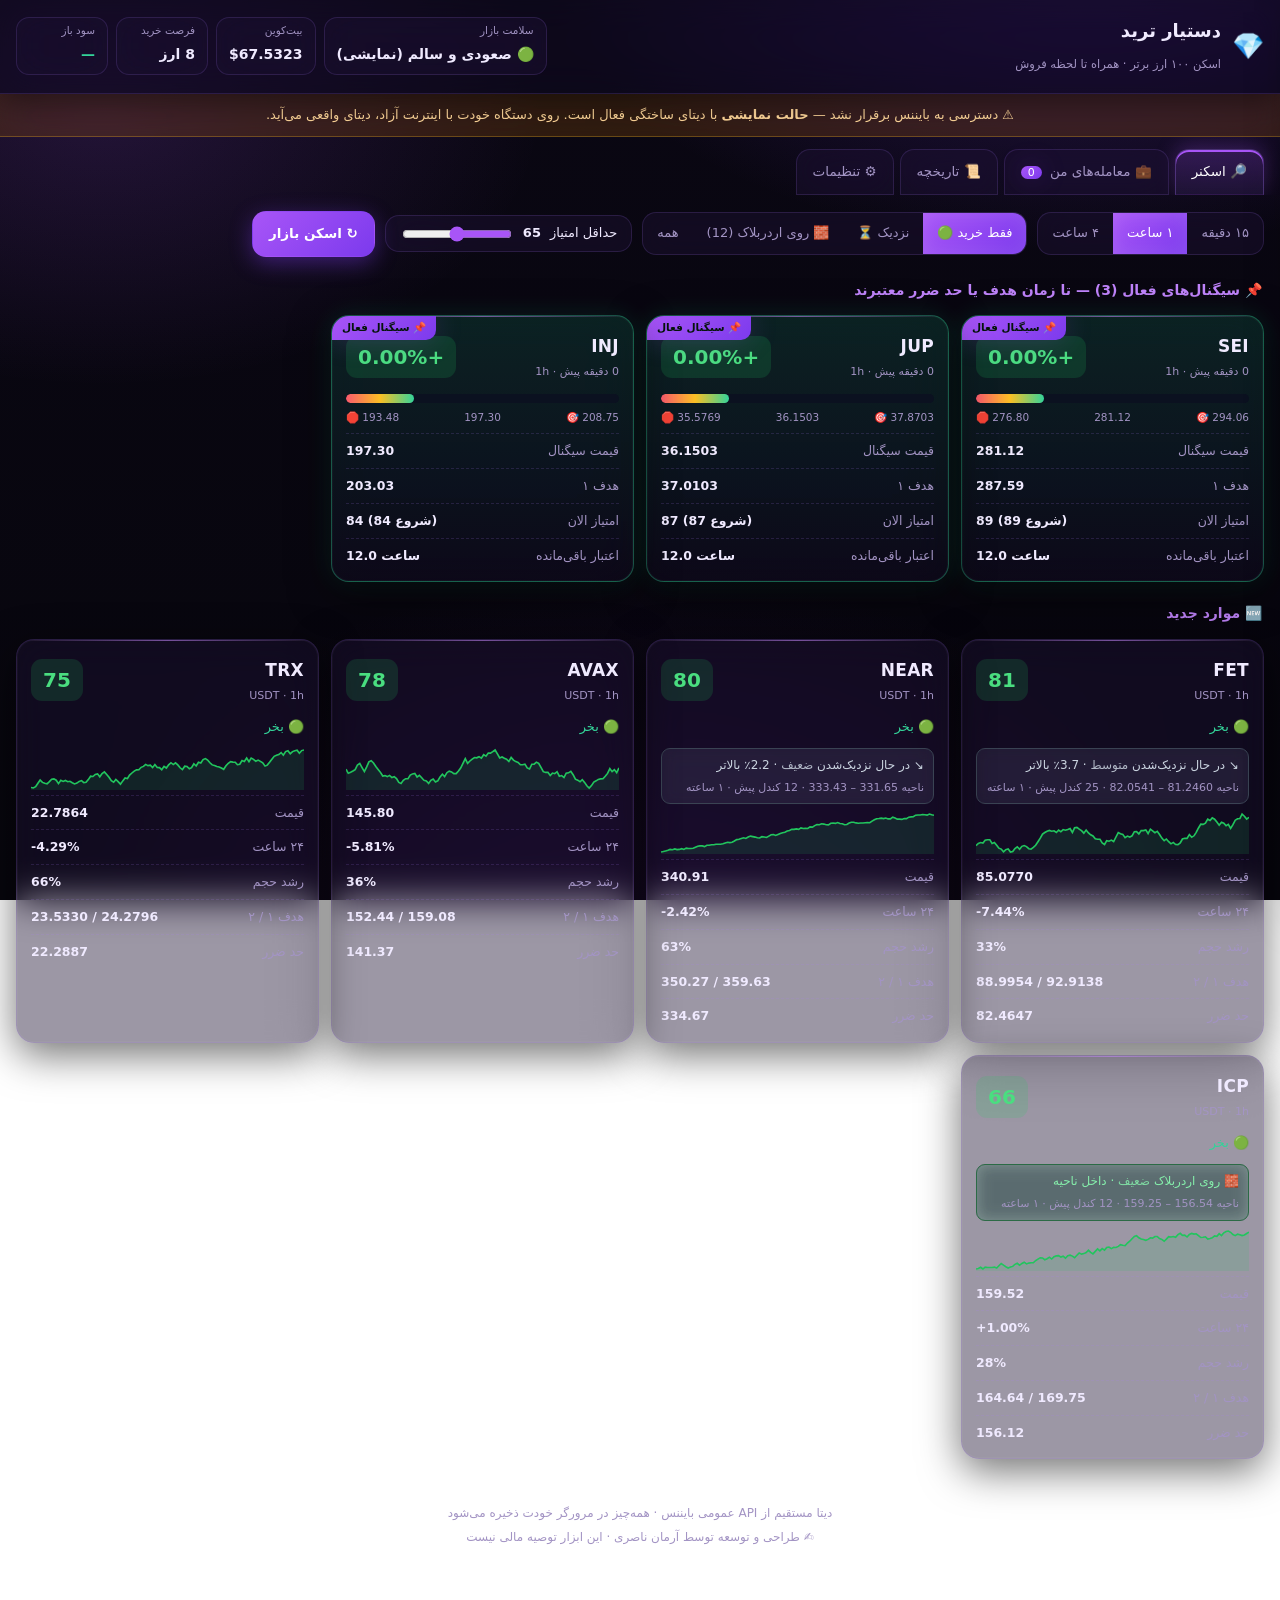
==== commit b0de1c86: "Fix signal scorecard math (exit price, breakeven bucket, R metric, no-loss case) + glass purple them" ====
--- a/index.html
+++ b/index.html
@@ -5,16 +5,27 @@
 <meta name="viewport" content="width=device-width, initial-scale=1, viewport-fit=cover">
 <title>دستیار ترید | آرمان ناصری</title>
 <style>
+/* ═══ تم شیشه‌ای بنفش–مشکی ═══ */
 :root{
-  --bg:#080b12; --bg2:#0d111a; --card:#121826; --card2:#161d2e;
-  --line:#222a3d; --tx:#e8eef7; --mu:#8b98b3;
-  --ac:#3b82f6; --gr:#22c55e; --rd:#ef4444; --or:#f59e0b; --pu:#a855f7;
-  --shadow:0 10px 30px rgba(0,0,0,.45);
+  --bg:#07060d; --bg2:#0d0a16;
+  --card:rgba(30,20,52,.44); --card2:rgba(42,28,70,.55);
+  --line:rgba(168,120,255,.16); --line2:rgba(168,120,255,.30);
+  --tx:#f0eaff; --mu:#a394c4;
+  --ac:#a855f7; --ac2:#7c3aed; --acsoft:rgba(168,85,247,.16);
+  --gr:#34d399; --rd:#fb5a6d; --or:#fbbf24; --pu:#c084fc;
+  --shadow:0 12px 40px rgba(0,0,0,.55), 0 0 0 1px rgba(255,255,255,.03) inset;
+  --glow:0 0 28px rgba(168,85,247,.22);
+  --blur:blur(18px) saturate(140%);
 }
 *{box-sizing:border-box;-webkit-tap-highlight-color:transparent}
 html,body{margin:0;padding:0}
 body{
-  background:radial-gradient(1200px 600px at 80% -10%, #14203a 0%, var(--bg) 60%);
+  background:
+    radial-gradient(900px 520px at 85% -8%, rgba(124,58,237,.30) 0%, transparent 62%),
+    radial-gradient(760px 480px at 8% 12%, rgba(168,85,247,.16) 0%, transparent 58%),
+    radial-gradient(1000px 700px at 50% 110%, rgba(88,28,135,.22) 0%, transparent 60%),
+    linear-gradient(180deg, #0a0713 0%, var(--bg) 100%);
+  background-attachment:fixed;
   color:var(--tx);font-family:system-ui,'Segoe UI',Tahoma,sans-serif;
   line-height:1.9;padding-bottom:60px;min-height:100vh;
 }
@@ -23,47 +34,60 @@
 
 /* ── هدر ── */
 .topbar{display:flex;flex-wrap:wrap;gap:14px;align-items:center;justify-content:space-between;
-  padding:14px 16px;background:rgba(13,17,26,.85);backdrop-filter:blur(10px);
-  border-bottom:1px solid var(--line);position:sticky;top:0;z-index:40}
+  padding:14px 16px;background:rgba(16,10,30,.62);backdrop-filter:var(--blur);
+  -webkit-backdrop-filter:var(--blur);
+  border-bottom:1px solid var(--line);position:sticky;top:0;z-index:40;
+  box-shadow:0 6px 30px rgba(0,0,0,.45)}
 .brand{display:flex;gap:11px;align-items:center}
 .logo{font-size:26px}
 .topbar h1{font-size:18px}
 .by{color:var(--mu);font-size:11.5px}
 .market{display:flex;gap:8px;flex-wrap:wrap}
-.mk{background:var(--card);border:1px solid var(--line);border-radius:11px;
-  padding:5px 12px;min-width:92px}
+.mk{background:var(--card);border:1px solid var(--line);border-radius:13px;
+  padding:5px 12px;min-width:92px;backdrop-filter:var(--blur);-webkit-backdrop-filter:var(--blur)}
 .mk span{display:block;color:var(--mu);font-size:10.5px;line-height:1.5}
 .mk b{font-size:14px;line-height:1.6}
 
-.banner{background:#3a2a0a;border-bottom:1px solid #6b4e12;color:#ffd79a;
+.banner{background:rgba(120,70,10,.35);backdrop-filter:var(--blur);border-bottom:1px solid rgba(251,191,36,.28);color:#ffd79a;
   padding:9px 16px;font-size:13px;text-align:center}
 
 /* ── تب‌ها ── */
 .tabs{display:flex;gap:6px;padding:12px 16px 0;overflow-x:auto}
 .tab{background:var(--card);border:1px solid var(--line);color:var(--mu);
-  border-radius:12px 12px 0 0;padding:9px 16px;font:inherit;font-size:13.5px;
-  cursor:pointer;white-space:nowrap}
-.tab.on{background:var(--card2);color:var(--tx);border-bottom-color:transparent;
-  box-shadow:inset 0 2px 0 var(--ac)}
-.badge{background:var(--ac);color:#fff;border-radius:99px;padding:0 7px;font-size:11px;margin-right:4px}
+  border-radius:14px 14px 0 0;padding:9px 16px;font:inherit;font-size:13.5px;
+  cursor:pointer;white-space:nowrap;backdrop-filter:var(--blur);
+  -webkit-backdrop-filter:var(--blur);transition:.18s}
+.tab:hover{color:var(--tx);border-color:var(--line2)}
+.tab.on{background:linear-gradient(180deg,rgba(168,85,247,.22),var(--card2));
+  color:#fff;border-color:var(--line2);border-bottom-color:transparent;
+  box-shadow:inset 0 2px 0 var(--ac),0 -4px 20px rgba(168,85,247,.25)}
+.badge{background:linear-gradient(135deg,var(--ac),var(--ac2));color:#fff;border-radius:99px;
+  padding:0 7px;font-size:11px;margin-right:4px;box-shadow:var(--glow)}
 
 .page{display:none;padding:16px;max-width:1280px;margin:0 auto}
 .page.on{display:block}
 
 /* ── کنترل‌ها ── */
 .controls{display:flex;gap:10px;flex-wrap:wrap;align-items:center;margin-bottom:14px}
-.seg{display:flex;background:var(--card);border:1px solid var(--line);border-radius:12px;overflow:hidden}
+.seg{display:flex;background:var(--card);border:1px solid var(--line);border-radius:14px;
+  overflow:hidden;backdrop-filter:var(--blur);-webkit-backdrop-filter:var(--blur)}
 .seg button{background:none;border:none;color:var(--mu);padding:8px 14px;font:inherit;
   font-size:13px;cursor:pointer}
-.seg button.on{background:var(--ac);color:#fff}
+.seg button:hover{color:var(--tx)}
+.seg button.on{background:linear-gradient(135deg,var(--ac),var(--ac2));color:#fff;
+  box-shadow:inset 0 0 20px rgba(255,255,255,.12)}
 .slider{display:flex;align-items:center;gap:9px;background:var(--card);border:1px solid var(--line);
-  border-radius:12px;padding:5px 14px;font-size:13px}
+  border-radius:14px;padding:5px 14px;font-size:13px;backdrop-filter:var(--blur);
+  -webkit-backdrop-filter:var(--blur)}
 .slider input{accent-color:var(--ac);width:110px}
-.btn{background:var(--card);border:1px solid var(--line);color:var(--tx);border-radius:12px;
-  padding:9px 16px;font:inherit;font-size:13.5px;cursor:pointer;transition:.15s}
-.btn:hover{border-color:var(--ac)}
-.btn.primary{background:var(--ac);border-color:var(--ac);color:#fff;font-weight:600}
-.btn.buy{background:var(--gr);border-color:var(--gr);color:#04140a;font-weight:700}
+.btn{background:var(--card);border:1px solid var(--line);color:var(--tx);border-radius:14px;
+  padding:9px 16px;font:inherit;font-size:13.5px;cursor:pointer;transition:.18s;
+  backdrop-filter:var(--blur);-webkit-backdrop-filter:var(--blur)}
+.btn:hover{border-color:var(--line2);box-shadow:var(--glow);transform:translateY(-1px)}
+.btn.primary{background:linear-gradient(135deg,var(--ac),var(--ac2));border-color:transparent;
+  color:#fff;font-weight:600;box-shadow:0 6px 22px rgba(124,58,237,.42)}
+.btn.buy{background:linear-gradient(135deg,#34d399,#10b981);border-color:transparent;
+  color:#04140a;font-weight:700;box-shadow:0 6px 22px rgba(16,185,129,.35)}
 .btn.danger{background:#2a1214;border-color:#5b2126;color:#ff9a9a}
 .btnrow{display:flex;gap:8px;flex-wrap:wrap;margin-top:8px}
 
@@ -74,10 +98,15 @@
 
 /* ── کارت‌ها ── */
 .grid{display:grid;grid-template-columns:repeat(auto-fill,minmax(290px,1fr));gap:12px}
-.card{background:var(--card);border:1px solid var(--line);border-radius:16px;box-shadow:var(--shadow)}
+.card{background:var(--card);border:1px solid var(--line);border-radius:18px;
+  box-shadow:var(--shadow);backdrop-filter:var(--blur);-webkit-backdrop-filter:var(--blur);
+  position:relative;overflow:hidden}
+.card::before{content:'';position:absolute;inset:0 0 auto;height:1px;
+  background:linear-gradient(90deg,transparent,rgba(196,132,252,.55),transparent);pointer-events:none}
 .card.pad{padding:16px;margin-bottom:14px}
 .coin{padding:14px;cursor:pointer;transition:.15s;position:relative;overflow:hidden}
-.coin:hover{border-color:var(--ac);transform:translateY(-2px)}
+.coin:hover{border-color:var(--line2);transform:translateY(-3px);
+  box-shadow:var(--shadow),0 0 34px rgba(168,85,247,.28)}
 .coin .top{display:flex;align-items:center;gap:10px;margin-bottom:8px}
 .sym{font-size:17px;font-weight:700;letter-spacing:.3px}
 .pair{color:var(--mu);font-size:11px}
@@ -106,13 +135,15 @@
 .track i{position:absolute;inset:0 auto 0 0;height:100%;border-radius:99px;
   background:linear-gradient(90deg,var(--rd),var(--or),var(--gr))}
 .ticks{display:flex;justify-content:space-between;font-size:10.5px;color:var(--mu);direction:ltr}
-.advice{border-radius:11px;padding:9px 12px;font-size:13px;margin-top:10px}
+.advice{border-radius:13px;padding:10px 13px;font-size:13px;margin-top:10px;
+  backdrop-filter:blur(8px);border:1px solid rgba(255,255,255,.07)}
 .ad-hold{background:rgba(59,130,246,.12);color:#93c5fd}
 .ad-half{background:rgba(245,158,11,.14);color:#fcd34d}
 .ad-sell{background:rgba(239,68,68,.15);color:#fca5a5}
 .ad-win{background:rgba(34,197,94,.14);color:#86efac}
 
 .list .row-h{display:flex;gap:10px;align-items:center;background:var(--card);
+  backdrop-filter:var(--blur);-webkit-backdrop-filter:var(--blur);
   border:1px solid var(--line);border-radius:13px;padding:11px 14px;margin-bottom:8px;font-size:13.5px}
 .list .row-h .pnl{font-size:15px}
 
@@ -126,10 +157,13 @@
 .row input[type=checkbox]{width:20px;height:20px;accent-color:var(--ac)}
 
 /* ── کشو ── */
-.scrim{position:fixed;inset:0;background:rgba(0,0,0,.6);backdrop-filter:blur(3px);
+.scrim{position:fixed;inset:0;background:rgba(7,4,16,.68);backdrop-filter:blur(6px);
   opacity:0;pointer-events:none;transition:.2s;z-index:50}
 .scrim.on{opacity:1;pointer-events:auto}
-.drawer{position:fixed;inset:0 0 0 auto;width:min(460px,100%);background:var(--bg2);
+.drawer{position:fixed;inset:0 0 0 auto;width:min(460px,100%);
+  background:linear-gradient(180deg,rgba(26,16,46,.92),rgba(10,7,19,.96));
+  backdrop-filter:var(--blur);-webkit-backdrop-filter:var(--blur);
+  border-right:1px solid var(--line2);box-shadow:-20px 0 60px rgba(0,0,0,.6);
   border-right:1px solid var(--line);z-index:60;transform:translateX(105%);
   transition:.25s cubic-bezier(.4,0,.2,1);overflow-y:auto;box-shadow:var(--shadow)}
 .drawer.on{transform:none}
@@ -145,9 +179,13 @@
 .f .fb{flex:1;height:7px;background:#0b1120;border-radius:99px;overflow:hidden}
 .f .fb i{display:block;height:100%;background:linear-gradient(90deg,#2563eb,#60a5fa)}
 .f b{width:34px;text-align:left;direction:ltr}
-.plan{background:var(--card);border:1px solid var(--line);border-radius:13px;padding:12px;margin:12px 0}
+.plan{background:linear-gradient(180deg,rgba(60,38,100,.30),rgba(20,13,36,.30));
+  border:1px solid var(--line);border-radius:15px;padding:12px;margin:12px 0;
+  backdrop-filter:var(--blur);-webkit-backdrop-filter:var(--blur)}
 .plan .kv{border-top:none;padding:3px 0;margin:0;font-size:13px}
-.buybox{background:var(--card);border:1px solid var(--line);border-radius:13px;padding:13px;margin-top:12px}
+.buybox{background:linear-gradient(180deg,rgba(60,38,100,.34),rgba(20,13,36,.34));
+  border:1px solid var(--line2);border-radius:15px;padding:13px;margin-top:12px;
+  backdrop-filter:var(--blur);-webkit-backdrop-filter:var(--blur)}
 
 footer{text-align:center;color:var(--mu);font-size:12px;padding:26px 16px;line-height:2}
 
@@ -161,7 +199,9 @@
 }
 
 /* ── نمودار HARSI ── */
-.chartbox{background:var(--card);border:1px solid var(--line);border-radius:14px;
+.chartbox{background:linear-gradient(180deg,rgba(45,28,78,.36),rgba(14,9,26,.40));
+  border:1px solid var(--line);border-radius:16px;
+  backdrop-filter:var(--blur);-webkit-backdrop-filter:var(--blur);
   padding:11px;margin-bottom:12px}
 .chart-top{display:flex;justify-content:space-between;align-items:center;font-size:13.5px;
   margin-bottom:8px}
@@ -176,10 +216,14 @@
 
 /* ── سیگنال فعال و توضیحات ── */
 .sechead{grid-column:1/-1;font-size:14px;color:var(--mu);margin:6px 2px 0;font-weight:600}
-.sigcard{border-color:#2c6b46;background:linear-gradient(180deg,#132318,var(--card) 60%)}
+.sigcard{border-color:rgba(52,211,153,.36);
+  background:linear-gradient(180deg,rgba(16,90,66,.34),rgba(20,13,36,.42));
+  box-shadow:var(--shadow),0 0 26px rgba(52,211,153,.14)}
 .ribbon{position:absolute;top:0;left:0;background:var(--gr);color:#04140a;font-size:10.5px;
   font-weight:700;padding:2px 10px;border-radius:0 0 10px 0}
-.why{background:var(--card);border:1px solid var(--line);border-radius:14px;padding:13px;margin:12px 0}
+.why{background:linear-gradient(180deg,rgba(45,28,78,.34),rgba(14,9,26,.36));
+  border:1px solid var(--line);border-radius:16px;padding:13px;margin:12px 0;
+  backdrop-filter:var(--blur);-webkit-backdrop-filter:var(--blur)}
 .why h3{font-size:15px;margin-bottom:6px}
 .why h4{font-size:13px;margin:11px 0 5px;color:var(--or)}
 .verdict{font-size:13px;color:#cfe0ff;background:rgba(59,130,246,.1);border-radius:9px;
@@ -192,7 +236,8 @@
 .rz.no{background:rgba(239,68,68,.07);border-color:var(--rd)}
 
 /* ── اردربلاک ── */
-.oblock{display:flex;flex-direction:column;gap:1px;background:rgba(168,85,247,.12);
+.oblock{display:flex;flex-direction:column;gap:1px;background:rgba(168,85,247,.16);
+  backdrop-filter:blur(8px);
   border:1px solid #6d3fa855;border-radius:9px;padding:5px 9px;font-size:12px;margin-bottom:7px;
   color:#d8b4fe}
 .oblock span{color:var(--mu);font-size:11px;direction:ltr;text-align:right}
@@ -203,16 +248,35 @@
 .obplan{border-color:#6d3fa855;background:linear-gradient(180deg,#1a1430,var(--card) 70%)}
 
 /* ── کارنامه‌ی عملکرد ── */
-.scorecard{background:var(--card);border:1px solid var(--bd);border-radius:14px;padding:13px 15px;margin:12px 0}
-.scorecard.ok{border-color:#245c3a}
-.scorecard.no{border-color:#5c2626}
+.scorecard{background:linear-gradient(180deg,rgba(45,28,78,.40),rgba(14,9,26,.44));
+  border:1px solid var(--line);border-radius:18px;padding:14px 16px;margin:12px 0;
+  backdrop-filter:var(--blur);-webkit-backdrop-filter:var(--blur);box-shadow:var(--shadow)}
+.scorecard.ok{border-color:rgba(52,211,153,.34);box-shadow:var(--shadow),0 0 26px rgba(52,211,153,.12)}
+.scorecard.no{border-color:rgba(251,90,109,.34);box-shadow:var(--shadow),0 0 26px rgba(251,90,109,.12)}
 .scorecard h3{margin:0 0 10px;font-size:15px}
 .scgrid{display:grid;grid-template-columns:repeat(auto-fit,minmax(88px,1fr));gap:8px}
-.scgrid div{background:#1a2030;border-radius:9px;padding:7px 8px;text-align:center}
+.scgrid div{background:rgba(168,120,255,.10);border:1px solid rgba(168,120,255,.13);
+  border-radius:12px;padding:8px;text-align:center}
 .scgrid span{display:block;font-size:11px;color:var(--mu);margin-bottom:2px}
 .scgrid b{font-size:15px}
 .scnote{font-size:12.5px;color:var(--mu);margin:10px 0 0;line-height:1.8}
-.plan.riskbad{border-color:#5c2626;background:linear-gradient(180deg,#1f1113,var(--card) 70%)}
+.plan.riskbad{border-color:rgba(251,90,109,.38);
+  background:linear-gradient(180deg,rgba(90,20,32,.30),rgba(20,13,36,.36))}
+
+
+/* ── جزئیات تم شیشه‌ای ── */
+::-webkit-scrollbar{width:10px;height:10px}
+::-webkit-scrollbar-track{background:rgba(255,255,255,.03)}
+::-webkit-scrollbar-thumb{background:linear-gradient(180deg,var(--ac),var(--ac2));
+  border-radius:99px;border:2px solid transparent;background-clip:content-box}
+::selection{background:rgba(168,85,247,.38);color:#fff}
+input,select,textarea{background:rgba(168,120,255,.08)!important;
+  border:1px solid var(--line)!important;color:var(--tx)!important;border-radius:11px!important}
+input:focus,select:focus{outline:none;border-color:var(--ac)!important;
+  box-shadow:0 0 0 3px rgba(168,85,247,.18)!important}
+input[type=checkbox]{accent-color:var(--ac)}
+.sechead{color:var(--pu)}
+.ribbon{background:linear-gradient(135deg,var(--ac),var(--ac2))!important;box-shadow:var(--glow)}
 
 </style>
 <link rel="icon" href="data:image/svg+xml,<svg xmlns='http://www.w3.org/2000/svg' viewBox='0 0 100 100'><text y='.9em' font-size='90'>💎</text></svg>">
@@ -981,7 +1045,7 @@
         signals[r.symbol] = {
           symbol: r.symbol, at: now, entry: r.price, tp1: r.tp1, tp2: r.tp2,
           sl: r.sl, score0: r.score, score: r.score, now: r.price,
-          weak: 0, tp1Hit: false, tf: CFG.tf, riskPct: r.riskPct, be: false,
+          weak: 0, tp1Hit: false, tf: CFG.tf, riskPct: r.riskPct, sl0: r.sl, be: false,
         };
       }
       continue;
@@ -994,15 +1058,19 @@
       sg.sl = sg.entry * 1.0005; sg.be = true;
     }
 
-    let end = null;
-    if (r.price <= sg.sl) end = sg.be ? '🛡 در نقطه‌ی ورود بسته شد (بدون ضرر)' : '🛑 حد ضرر خورد';
-    else if (r.price >= sg.tp2) end = '🎯 هدف دوم زده شد';
-    else if ((now - sg.at) / 36e5 >= CFG.hold) end = '⌛ زمان اعتبار تمام شد';
-    else {
+    let end = null, exit = null;
+    if (r.price <= sg.sl) {
+      end = sg.be ? '🛡 در نقطه‌ی ورود بسته شد (بدون ضرر)' : '🛑 حد ضرر خورد';
+      exit = sg.sl;                       // خروج در خود سطح، نه قیمت لحظه‌ی اسکن
+    } else if (r.price >= sg.tp2) {
+      end = '🎯 هدف دوم زده شد'; exit = sg.tp2;
+    } else if ((now - sg.at) / 36e5 >= CFG.hold) {
+      end = '⌛ زمان اعتبار تمام شد'; exit = r.price;
+    } else {
       sg.weak = r.score < CFG.minScore - 15 ? sg.weak + 1 : 0;
-      if (sg.weak >= 2) end = '⚠️ شرایط ضعیف شد';
-    }
-    if (end) closeSignal(r.symbol, end);
+      if (sg.weak >= 2) { end = '⚠️ شرایط ضعیف شد'; exit = r.price; }
+    }
+    if (end) closeSignal(r.symbol, end, exit);
   }
 
   // ارزهایی که از لیست ۱۰۰تای برتر بیرون رفته‌اند
@@ -1013,11 +1081,17 @@
   save('signals', signals);
 }
 
-function closeSignal(sym, reason) {
+function closeSignal(sym, reason, exit) {
   const sg = signals[sym];
   if (!sg) return;
-  const res = (sg.now / sg.entry - 1) * 100;
-  signalLog.unshift({ ...sg, closedAt: Date.now(), reason, result: res });
+  const px = exit || sg.now || sg.entry;
+  const res = (px / sg.entry - 1) * 100;
+  // ریسک اولیه‌ی معامله برای تبدیل درصد به R
+  const riskPct = sg.riskPct || (sg.entry > 0 ? (sg.entry - sg.sl0 || sg.entry - sg.sl) / sg.entry * 100 : 0);
+  signalLog.unshift({
+    ...sg, closedAt: Date.now(), reason, exit: px, result: res,
+    R: riskPct > 0 ? res / riskPct : null,
+  });
   signalLog = signalLog.slice(0, 60);
   delete signals[sym];
   save('signals', signals); save('signalLog', signalLog);
@@ -1484,46 +1558,63 @@
 }
 
 /* کارنامه: امید ریاضی و پروفیت‌فاکتور — تنها اعدادی که می‌گویند سیستم سودده است یا نه */
-function stats(list, getPct) {
+function stats(list, getPct, getR) {
   const n = list.length;
   if (!n) return null;
-  const rs = list.map(getPct);
-  const w = rs.filter(x => x > 0), l = rs.filter(x => x <= 0);
-  const sum = a => a.reduce((s, x) => s + x, 0);
+  const rows = list.map(x => ({ p: getPct(x), r: getR ? getR(x) : null }))
+    .filter(x => Number.isFinite(x.p));
+  if (!rows.length) return null;
+
+  const EPS = 0.05;                                     // زیر ۰.۰۵٪ = سربه‌سر، نه برد و نه باخت
+  const w = rows.filter(x => x.p > EPS);
+  const l = rows.filter(x => x.p < -EPS);
+  const be = rows.length - w.length - l.length;
+  const sum = a => a.reduce((t, x) => t + x.p, 0);
+
   const avgW = w.length ? sum(w) / w.length : 0;
   const avgL = l.length ? Math.abs(sum(l) / l.length) : 0;
-  const wr = w.length / n;
-  const pf = avgL > 0 && l.length ? sum(w) / Math.abs(sum(l)) : (w.length ? Infinity : 0);
+  const decided = w.length + l.length;
+  const wr = decided ? w.length / decided : 0;          // نرخ برد بین معامله‌های تعیین‌تکلیف‌شده
+  const pf = l.length ? sum(w) / Math.abs(sum(l)) : null;   // null = هنوز باختی نبوده
+
   let streak = 0, worst = 0;
-  for (const x of rs) { if (x <= 0) { streak++; worst = Math.max(worst, streak); } else streak = 0; }
+  for (const x of rows) { if (x.p < -EPS) { streak++; worst = Math.max(worst, streak); } else streak = 0; }
+
+  const rVals = rows.map(x => x.r).filter(Number.isFinite);
+  const avgR = rVals.length ? rVals.reduce((t, x) => t + x, 0) / rVals.length : null;
+
   return {
-    n, wr, avgW, avgL, pf,
-    exp: wr * avgW - (1 - wr) * avgL,        // امید ریاضی به درصد
-    rr: avgL > 0 ? avgW / avgL : 0,
-    worst,
+    n: rows.length, be, wins: w.length, losses: l.length,
+    wr, avgW, avgL, pf, worst, avgR, rCount: rVals.length,
+    exp: sum(rows) / rows.length,                        // امید ریاضی = میانگین ساده‌ی همه‌ی نتایج
+    rr: avgL > 0 ? avgW / avgL : (w.length ? null : 0),
   };
 }
 
 function statsCard(st, title, note) {
   if (!st) return '';
   const good = st.exp > 0;
+  const nf = (v, d = 2, suf = '') => v == null ? '—' : (v >= 0 && suf === '٪' ? '' : '') + v.toFixed(d) + suf;
   return `<div class="scorecard ${good ? 'ok' : 'no'}">
     <h3>${title}</h3>
     <div class="scgrid">
       <div><span>تعداد</span><b>${st.n}</b></div>
+      <div><span>برد / باخت${st.be ? ' / سربه‌سر' : ''}</span><b><span class="up">${st.wins}</span> / <span class="dn">${st.losses}</span>${st.be ? ' / ' + st.be : ''}</b></div>
       <div><span>نرخ برد</span><b>${(st.wr * 100).toFixed(0)}٪</b></div>
-      <div><span>میانگین برد</span><b class="up">${st.avgW.toFixed(2)}٪</b></div>
-      <div><span>میانگین باخت</span><b class="dn">${st.avgL.toFixed(2)}٪</b></div>
-      <div><span>برد÷باخت</span><b class="${st.rr >= 1.5 ? 'up' : 'wa'}">${st.rr.toFixed(2)}</b></div>
-      <div><span>پروفیت‌فاکتور</span><b class="${st.pf >= 1.3 ? 'up' : 'dn'}">${st.pf === Infinity ? '∞' : st.pf.toFixed(2)}</b></div>
+      <div><span>میانگین برد</span><b class="up">${nf(st.avgW, 2, '٪')}</b></div>
+      <div><span>میانگین باخت</span><b class="dn">${st.losses ? nf(st.avgL, 2, '٪') : '—'}</b></div>
+      <div><span>برد÷باخت</span><b class="${st.rr == null ? 'up' : st.rr >= 1.5 ? 'up' : 'wa'}">${st.rr == null ? '∞' : nf(st.rr)}</b></div>
+      <div><span>پروفیت‌فاکتور</span><b class="${st.pf == null ? 'up' : st.pf >= 1.3 ? 'up' : 'dn'}">${st.pf == null ? '∞' : nf(st.pf)}</b></div>
+      <div><span>میانگین R</span><b class="${(st.avgR || 0) >= 0 ? 'up' : 'dn'}">${st.avgR == null ? '—' : (st.avgR >= 0 ? '+' : '') + st.avgR.toFixed(2) + 'R'}</b></div>
       <div><span>بیشترین باخت پیاپی</span><b>${st.worst}</b></div>
-      <div><span>امید ریاضی</span><b class="${good ? 'up' : 'dn'}">${st.exp >= 0 ? '+' : ''}${st.exp.toFixed(2)}٪</b></div>
+      <div><span>امید ریاضی</span><b class="${good ? 'up' : 'dn'}">${(st.exp >= 0 ? '+' : '') + st.exp.toFixed(2)}٪</b></div>
     </div>
     <p class="scnote">${st.n < 20
-      ? `⚠️ فقط ${st.n} نمونه — برای قضاوت درست حداقل ۳۰ تا ۵۰ معامله لازم است.`
+      ? `⚠️ فقط ${st.n} نمونه — برای قضاوت درست حداقل ۳۰ تا ۵۰ مورد لازم است. اعداد فعلاً فقط نمایشی‌اند.`
       : good
-        ? `✅ امید ریاضی مثبت: به‌طور میانگین هر معامله ${st.exp.toFixed(2)}٪ به نفع توست. ${note}`
-        : `❌ امید ریاضی منفی: این ستاپ در بلندمدت پول می‌سوزاند. یا حد ضرر را ساختاری‌تر بگذار یا فقط سیگنال‌های با امتیاز بالاتر را بگیر.`}</p>
+        ? `✅ امید ریاضی مثبت: به‌طور میانگین هر مورد ${st.exp.toFixed(2)}٪ به نفع توست. ${note}`
+        : `❌ امید ریاضی منفی: این ستاپ در بلندمدت پول می‌سوزاند. یا حد ضرر را ساختاری‌تر بگذار یا فقط سیگنال‌های با امتیاز بالاتر را بگیر.`}
+      ${st.rCount ? `<br><span class="muted">میانگین R روی ${st.rCount} مورد حساب شده (بقیه قبل از بروزرسانی ثبت شده‌اند).</span>` : ''}</p>
   </div>`;
 }
 
@@ -1536,8 +1627,8 @@
     <div><span class="muted">معامله‌ها</span><b>${history.length}</b></div>
     <div><span class="muted">برد</span><b>${(wins / history.length * 100).toFixed(0)}%</b></div>` : '';
 
-  const stReal = stats(history, h => h.pnlPct);
-  const stSig = stats(signalLog, s => s.result);
+  const stReal = stats(history, h => h.pnlPct, h => h.R);
+  const stSig = stats(signalLog, x => x.result, x => x.R);
   $('#histCards').innerHTML =
     statsCard(stReal, '📊 کارنامه‌ی معامله‌های واقعی', 'همین را ادامه بده.') +
     statsCard(stSig, '📡 کارنامه‌ی سیگنال‌ها (بدون خرید)', 'اسکنر دارد درست کار می‌کند.');
@@ -1549,7 +1640,8 @@
         <b style="min-width:62px">${s.symbol.replace('USDT', '')}</b>
         <span class="muted" style="font-size:12px">${fmt(s.entry)} → ${fmt(s.now)}</span>
         <span class="muted" style="font-size:12px">${s.reason}</span>
-        <span class="pnl ${s.result >= 0 ? 'up' : 'dn'}">${pct(s.result)}</span>
+        <span class="pnl ${s.result >= 0 ? 'up' : 'dn'}">${pct(s.result)}${
+          Number.isFinite(s.R) ? `<br><span style="font-size:11px">${(s.R >= 0 ? '+' : '') + s.R.toFixed(2)}R</span>` : ''}</span>
       </div>`).join('') : '';
 
   $('#histList').innerHTML = (history.length ? '<h3 class="sechead">💼 معامله‌های واقعی</h3>' : '') +
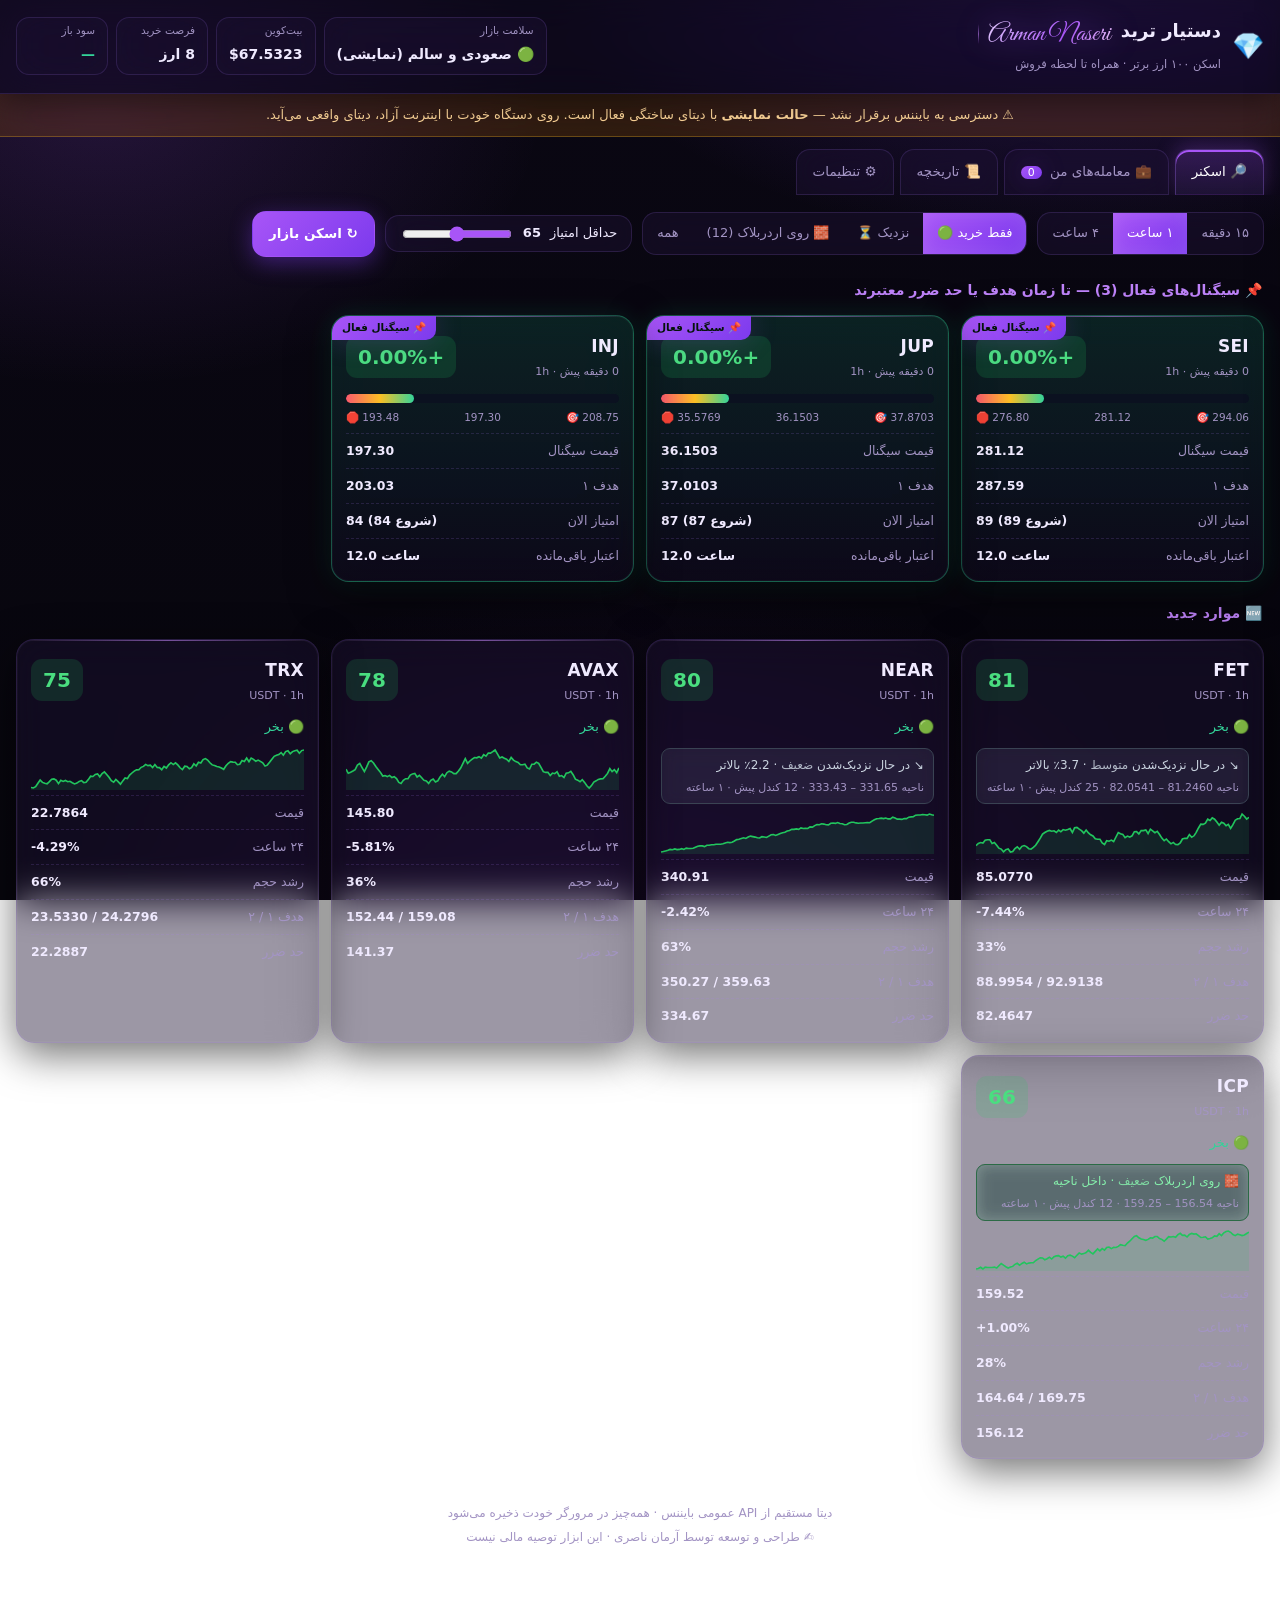
==== commit f3372543: "Add stylized Arman Naseri signature next to header title Co-authored-by: arena-agent <297053741+aren" ====
--- a/index.html
+++ b/index.html
@@ -4,6 +4,9 @@
 <meta charset="utf-8">
 <meta name="viewport" content="width=device-width, initial-scale=1, viewport-fit=cover">
 <title>دستیار ترید | آرمان ناصری</title>
+<link rel="preconnect" href="https://fonts.googleapis.com">
+<link rel="preconnect" href="https://fonts.gstatic.com" crossorigin>
+<link href="https://fonts.googleapis.com/css2?family=Great+Vibes&family=Orbitron:wght@600&display=swap" rel="stylesheet">
 <style>
 /* ═══ تم شیشه‌ای بنفش–مشکی ═══ */
 :root{
@@ -278,6 +281,28 @@
 .sechead{color:var(--pu)}
 .ribbon{background:linear-gradient(135deg,var(--ac),var(--ac2))!important;box-shadow:var(--glow)}
 
+/* ── امضای انگلیسی کنار عنوان ── */
+.sig{
+  font-family:'Great Vibes','Segoe Script','Brush Script MT',cursive;
+  font-size:26px;line-height:1;font-weight:400;
+  background:linear-gradient(120deg,#e9d5ff 0%,var(--pu) 38%,var(--ac) 62%,#f5d0fe 100%);
+  -webkit-background-clip:text;background-clip:text;
+  -webkit-text-fill-color:transparent;color:transparent;
+  padding-inline:10px 4px;margin-inline-start:6px;
+  position:relative;top:3px;direction:ltr;display:inline-block;
+  filter:drop-shadow(0 0 14px rgba(168,85,247,.55));
+  animation:sigGlow 4s ease-in-out infinite;
+}
+.sig::before{
+  content:'';position:absolute;inset-inline-start:0;top:12%;height:76%;width:1px;
+  background:linear-gradient(180deg,transparent,rgba(196,132,252,.6),transparent);
+}
+@keyframes sigGlow{
+  0%,100%{filter:drop-shadow(0 0 12px rgba(168,85,247,.45))}
+  50%{filter:drop-shadow(0 0 20px rgba(196,132,252,.75))}
+}
+@media(max-width:560px){.sig{font-size:21px;top:2px}}
+
 </style>
 <link rel="icon" href="data:image/svg+xml,<svg xmlns='http://www.w3.org/2000/svg' viewBox='0 0 100 100'><text y='.9em' font-size='90'>💎</text></svg>">
 </head>
@@ -287,7 +312,7 @@
   <div class="brand">
     <span class="logo">💎</span>
     <div>
-      <h1>دستیار ترید</h1>
+      <h1>دستیار ترید <span class="sig">Arman Naseri</span></h1>
       <span class="by">اسکن ۱۰۰ ارز برتر · همراه تا لحظه فروش</span>
     </div>
   </div>
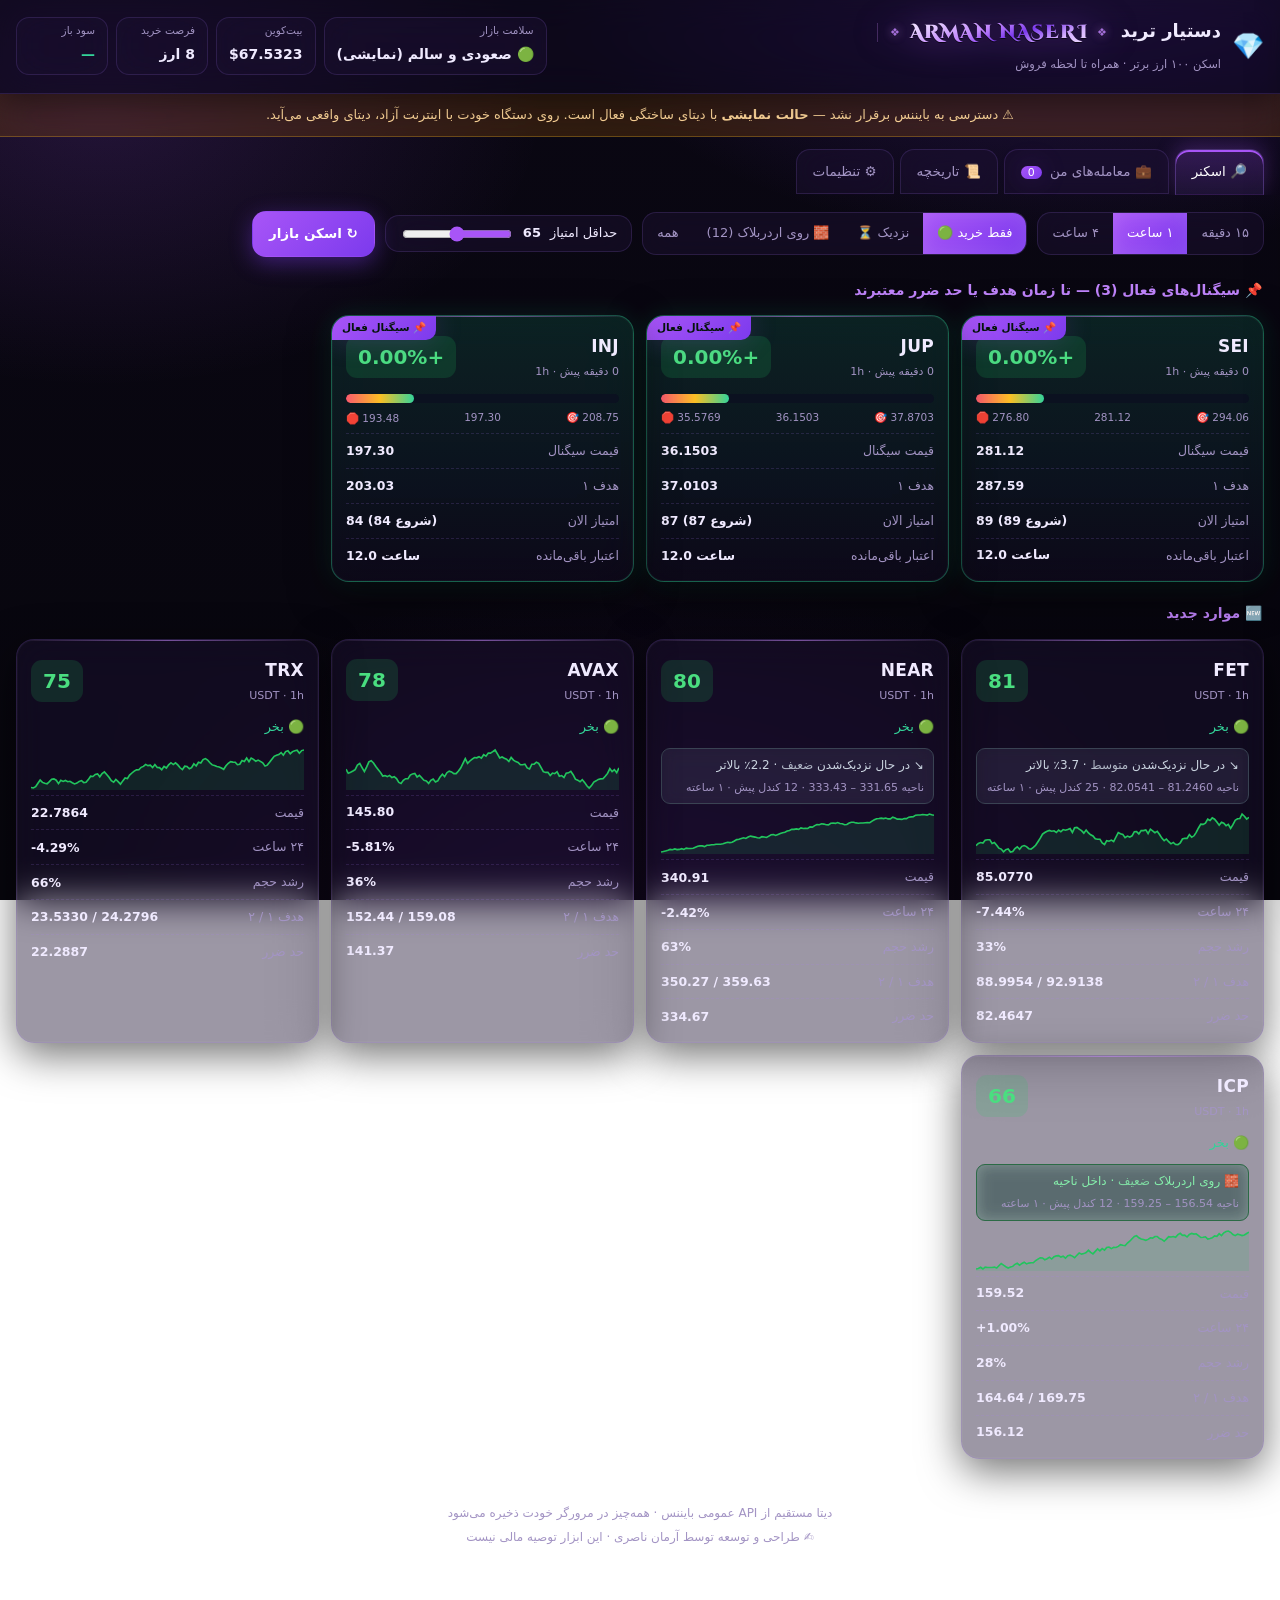
==== commit 1661d4e3: "Switch signature to heavy ornate Cinzel Decorative with flourishes Co-authored-by: arena-agent <2970" ====
--- a/index.html
+++ b/index.html
@@ -6,7 +6,7 @@
 <title>دستیار ترید | آرمان ناصری</title>
 <link rel="preconnect" href="https://fonts.googleapis.com">
 <link rel="preconnect" href="https://fonts.gstatic.com" crossorigin>
-<link href="https://fonts.googleapis.com/css2?family=Great+Vibes&family=Orbitron:wght@600&display=swap" rel="stylesheet">
+<link href="https://fonts.googleapis.com/css2?family=Cinzel+Decorative:wght@700;900&family=Playfair+Display:ital,wght@1,900&display=swap" rel="stylesheet">
 <style>
 /* ═══ تم شیشه‌ای بنفش–مشکی ═══ */
 :root{
@@ -283,25 +283,41 @@
 
 /* ── امضای انگلیسی کنار عنوان ── */
 .sig{
-  font-family:'Great Vibes','Segoe Script','Brush Script MT',cursive;
-  font-size:26px;line-height:1;font-weight:400;
-  background:linear-gradient(120deg,#e9d5ff 0%,var(--pu) 38%,var(--ac) 62%,#f5d0fe 100%);
+  font-family:'Cinzel Decorative','Playfair Display','Trajan Pro','Georgia',serif;
+  font-weight:900;font-size:19px;line-height:1;letter-spacing:.06em;
+  text-transform:uppercase;
+  background:linear-gradient(160deg,
+    #fdf4ff 0%, #e9d5ff 18%, var(--pu) 42%, var(--ac2) 58%,
+    #d8b4fe 76%, #fbf5ff 100%);
   -webkit-background-clip:text;background-clip:text;
   -webkit-text-fill-color:transparent;color:transparent;
-  padding-inline:10px 4px;margin-inline-start:6px;
-  position:relative;top:3px;direction:ltr;display:inline-block;
-  filter:drop-shadow(0 0 14px rgba(168,85,247,.55));
-  animation:sigGlow 4s ease-in-out infinite;
-}
-.sig::before{
-  content:'';position:absolute;inset-inline-start:0;top:12%;height:76%;width:1px;
-  background:linear-gradient(180deg,transparent,rgba(196,132,252,.6),transparent);
+  direction:ltr;display:inline-flex;align-items:center;gap:9px;
+  position:relative;top:1px;margin-inline-start:12px;padding-inline:13px;
+  filter:drop-shadow(0 1px 0 rgba(0,0,0,.6)) drop-shadow(0 0 16px rgba(168,85,247,.5));
+  animation:sigGlow 4.5s ease-in-out infinite;
+}
+/* گل‌آرایی دو طرف امضا */
+.sig::before,.sig::after{
+  content:'❖';
+  -webkit-text-fill-color:var(--pu);color:var(--pu);
+  font-family:Georgia,serif;font-size:11px;font-weight:400;
+  opacity:.85;text-shadow:0 0 10px rgba(196,132,252,.8);
+}
+/* خط نور جداکننده از عنوان فارسی */
+.brand h1{display:flex;align-items:center;flex-wrap:wrap}
+.sig{border-inline-start:1px solid transparent;
+  background-origin:padding-box}
+.brand h1 .sig{
+  box-shadow:inset 1px 0 0 0 rgba(196,132,252,.28);
 }
 @keyframes sigGlow{
-  0%,100%{filter:drop-shadow(0 0 12px rgba(168,85,247,.45))}
-  50%{filter:drop-shadow(0 0 20px rgba(196,132,252,.75))}
-}
-@media(max-width:560px){.sig{font-size:21px;top:2px}}
+  0%,100%{filter:drop-shadow(0 1px 0 rgba(0,0,0,.6)) drop-shadow(0 0 13px rgba(168,85,247,.42))}
+  50%{filter:drop-shadow(0 1px 0 rgba(0,0,0,.6)) drop-shadow(0 0 22px rgba(216,180,254,.8))}
+}
+@media(max-width:560px){
+  .sig{font-size:15px;letter-spacing:.04em;margin-inline-start:8px;padding-inline:9px;gap:6px}
+  .sig::before,.sig::after{font-size:9px}
+}
 
 </style>
 <link rel="icon" href="data:image/svg+xml,<svg xmlns='http://www.w3.org/2000/svg' viewBox='0 0 100 100'><text y='.9em' font-size='90'>💎</text></svg>">
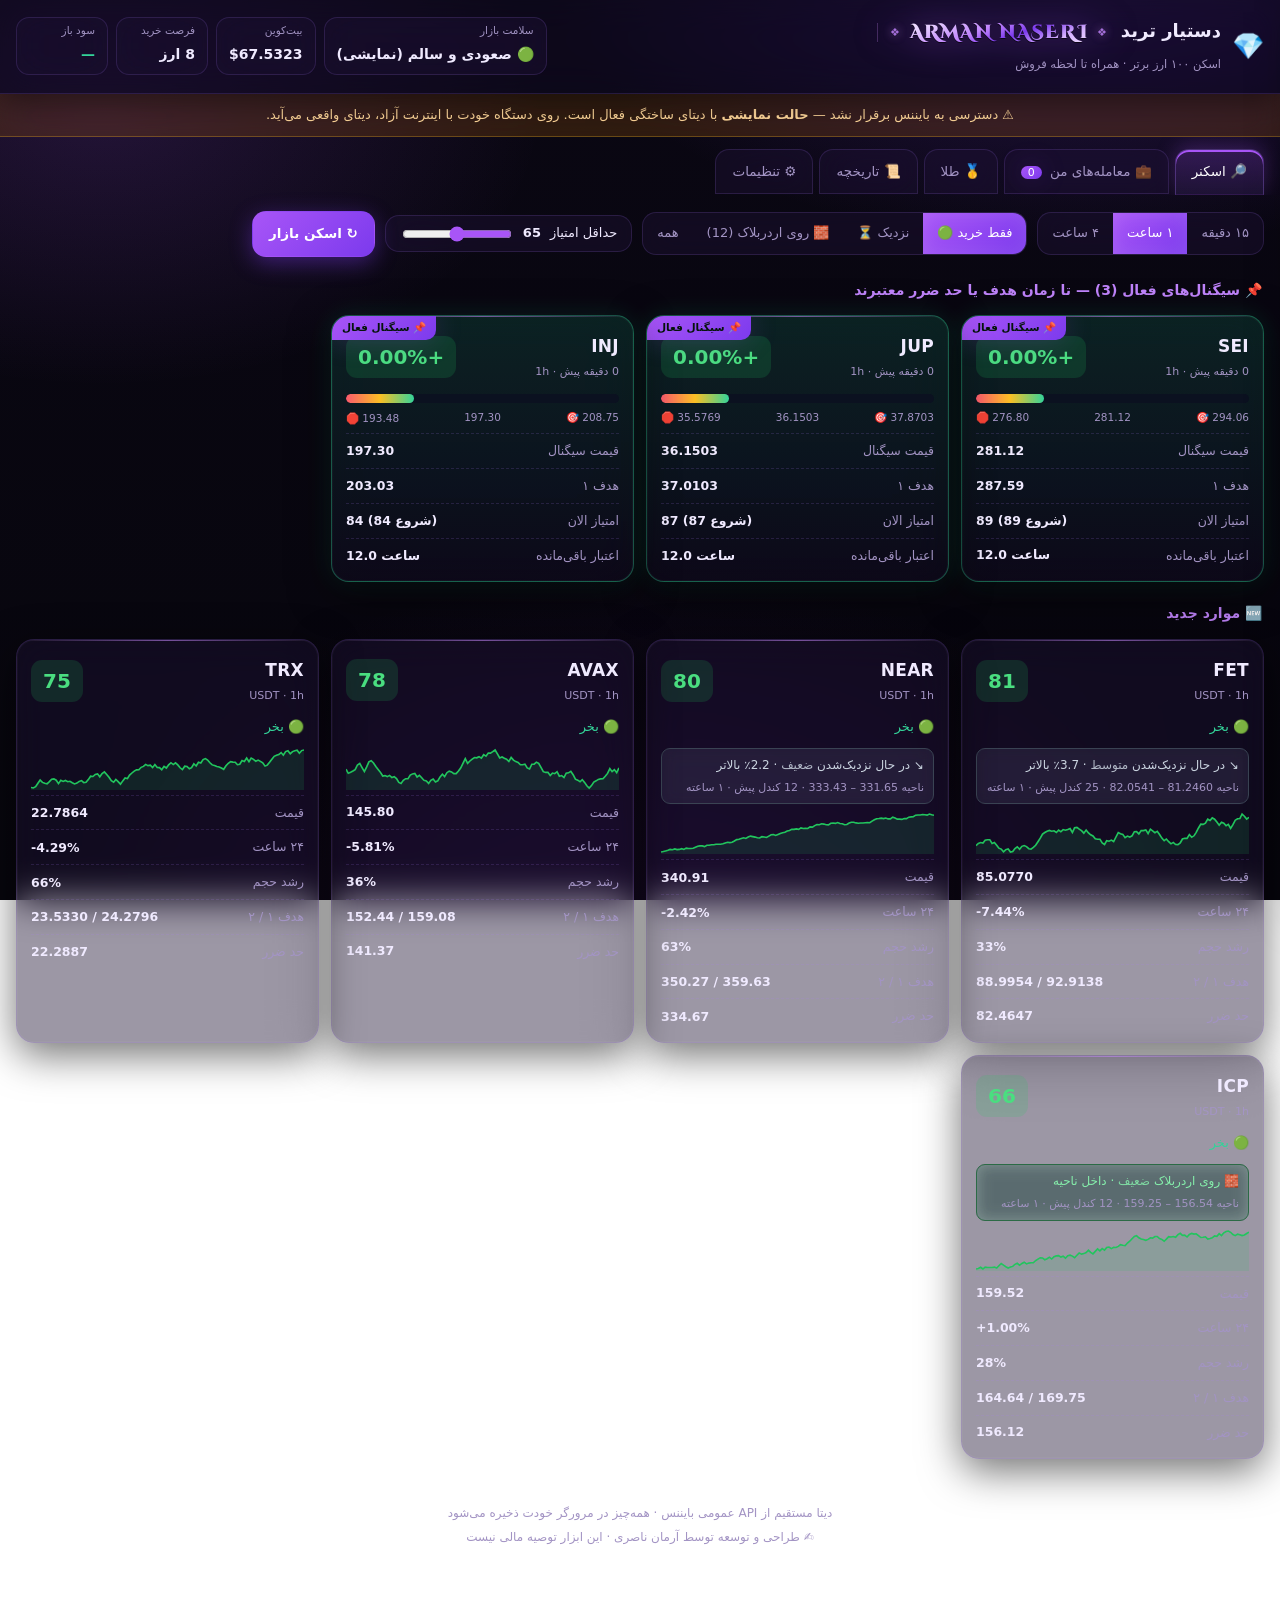
==== commit 3ee69d65: "Add Iranian gold ETF tab: bubble vs NAV analysis with z-score timing for Ayar and Mesghal Co-authore" ====
--- a/index.html
+++ b/index.html
@@ -319,6 +319,37 @@
   .sig::before,.sig::after{font-size:9px}
 }
 
+/* ── صندوق‌های طلا ── */
+.gcard{border-inline-start:3px solid var(--line2)}
+.gcard.lvl0,.gcard.lvl1{border-inline-start-color:#34d399}
+.gcard.lvl2{border-inline-start-color:#a394c4}
+.gcard.lvl3{border-inline-start-color:#fbbf24}
+.gcard.lvl4{border-inline-start-color:#fb5a6d}
+.gtop{display:flex;align-items:center;gap:9px;flex-wrap:wrap;margin-bottom:11px}
+.gtop b{font-size:18px}
+.gtop .muted{font-size:12px;flex:1}
+.gver{font-size:13px;font-weight:700;padding:3px 11px;border-radius:99px;
+  background:rgba(168,120,255,.12);border:1px solid var(--line)}
+.gver.up{color:var(--gr);border-color:rgba(52,211,153,.4);background:rgba(52,211,153,.12)}
+.gver.dn{color:var(--rd);border-color:rgba(251,90,109,.4);background:rgba(251,90,109,.12)}
+.gver.wa{color:var(--or);border-color:rgba(251,191,36,.4);background:rgba(251,191,36,.12)}
+.gnums{display:grid;grid-template-columns:repeat(auto-fit,minmax(92px,1fr));gap:8px;margin-bottom:11px}
+.gnums div{background:rgba(168,120,255,.09);border:1px solid rgba(168,120,255,.13);
+  border-radius:11px;padding:7px 8px;text-align:center}
+.gnums span{display:block;font-size:11px;color:var(--mu)}
+.gnums b{font-size:14.5px;direction:ltr;display:block}
+.gsvg{width:100%;height:74px;background:rgba(10,6,20,.45);border:1px solid var(--line);
+  border-radius:11px;display:block}
+.glegend{display:flex;justify-content:space-between;font-size:10.5px;color:var(--mu);
+  margin:4px 2px 0;direction:ltr}
+.gnote{font-size:12.5px;color:var(--mu);margin:10px 0 0;line-height:1.85}
+.grow{display:flex;gap:7px;margin-top:10px;flex-wrap:wrap}
+.grow input{flex:1;min-width:104px;padding:8px 11px;font:inherit;font-size:13px}
+.gpick{background:linear-gradient(135deg,rgba(168,85,247,.20),rgba(20,13,36,.5));
+  border:1px solid var(--line2);border-radius:16px;padding:13px 16px;margin-bottom:14px;
+  font-size:14.5px;backdrop-filter:var(--blur)}
+.gpick .muted{display:block;font-size:12px;margin-top:5px}
+
 </style>
 <link rel="icon" href="data:image/svg+xml,<svg xmlns='http://www.w3.org/2000/svg' viewBox='0 0 100 100'><text y='.9em' font-size='90'>💎</text></svg>">
 </head>
@@ -348,6 +379,7 @@
 <nav class="tabs">
   <button class="tab on" data-tab="scan">🔎 اسکنر</button>
   <button class="tab" data-tab="pos">💼 معامله‌های من <span class="badge" id="posCount">0</span></button>
+  <button class="tab" data-tab="gold">🥇 طلا</button>
   <button class="tab" data-tab="hist">📜 تاریخچه</button>
   <button class="tab" data-tab="set">⚙️ تنظیمات</button>
 </nav>
@@ -391,6 +423,23 @@
   <div id="histCards"></div>
   <section class="list" id="histList"></section>
   <div class="empty" id="histEmpty">هنوز معامله‌ی بسته‌شده‌ای نداری.</div>
+</main>
+
+<!-- ─────────── صندوق‌های طلا ─────────── -->
+<main class="page" id="page-gold">
+  <div class="controls">
+    <button class="btn primary" id="goldFetch">🔄 دریافت خودکار از TSETMC</button>
+    <button class="btn" id="goldAdd">➕ ثبت دستی قیمت امروز</button>
+    <span class="muted" id="goldStatus">—</span>
+  </div>
+  <div id="goldVerdict"></div>
+  <div id="goldCards" class="grid"></div>
+  <section class="card pad" id="goldHelp">
+    <h3>📖 این صفحه چطور کار می‌کند؟</h3>
+    <p class="muted">برای صندوق طلا، اندیکاتورهای کریپتو (RSI و مکدی) بی‌فایده‌اند — چون قیمت صندوق فقط دنبال طلای جهانی و دلار است. تنها چیزی که <b>واقعاً</b> قابل معامله است، <b>حباب</b> است: اختلاف قیمت تابلو با ارزش واقعی دارایی‌ها (NAV).</p>
+    <p class="muted">این صفحه حباب هر صندوق را با <b>عادت تاریخی خودش</b> مقایسه می‌کند، نه با صفر. اگر عیار همیشه ۱.۵٪ حباب دارد، حبابِ ۰.۳٪ برایش ارزان است.</p>
+    <p class="muted">هر روز یک بار دکمه‌ی بالا را بزن تا قیمت و NAV ذخیره شود. بعد از حدود ۱۰ روز، تحلیل معنادار می‌شود.</p>
+  </section>
 </main>
 
 <!-- ─────────── تنظیمات ─────────── -->
@@ -1760,6 +1809,7 @@
 function switchTab(name) {
   $$('.tab').forEach(t => t.classList.toggle('on', t.dataset.tab === name));
   $$('.page').forEach(p => p.classList.toggle('on', p.id === 'page-' + name));
+  if (name === 'gold') renderGold();
 }
 
 function bindSettings() {
@@ -1842,6 +1892,9 @@
   $$('#tfSeg button').forEach(b => b.classList.toggle('on', b.dataset.tf === CFG.tf));
 
   bindSettings();
+  $('#goldFetch').onclick = goldFetch;
+  $('#goldAdd').onclick = () => { renderGold(); $('#goldCards input')?.focus(); };
+  renderGold();
   renderPositions(); renderHistory(); renderHeader();
   scan();
 
@@ -1862,6 +1915,215 @@
 
 document.addEventListener('DOMContentLoaded', init);
 
+/* ═══════════════════════════════════════════════════════════════════
+   🥇 صندوق‌های طلا — تحلیل حباب و زمان خرید/فروش
+   منطق: قیمت صندوق طلا فقط دنبال طلای جهانی و دلار است، پس تحلیل
+   تکنیکال روی آن بی‌معناست. تنها چیز قابل معامله «حباب» است:
+   اختلاف قیمت تابلو با NAV. و حباب را باید با عادت تاریخی خودِ
+   صندوق سنجید، نه با صفر.
+   ═══════════════════════════════════════════════════════════════════ */
+const GOLD_DEF = [
+  { id: 'ayar', name: 'عیار', full: 'صندوق طلای عیار مفید', ins: '34144395039913458' },
+  { id: 'mesghal', name: 'مثقال', full: 'صندوق طلای زرین آگاه', ins: '32469128621155736' },
+];
+let gold = load('gold', { recs: {}, pos: {} });
+const goldRecs = id => gold.recs[id] || [];
+
+function goldSave() { save('gold', gold); }
+
+/* افزودن رکورد امروز (اگر برای امروز رکوردی هست، جایگزین می‌شود) */
+function goldPush(id, price, nav) {
+  if (!(price > 0) || !(nav > 0)) return false;
+  const day = new Date().toDateString();
+  const arr = gold.recs[id] = gold.recs[id] || [];
+  const same = arr.find(r => new Date(r.t).toDateString() === day);
+  if (same) { same.price = price; same.nav = nav; }
+  else arr.push({ t: Date.now(), price, nav });
+  gold.recs[id] = arr.slice(-180);
+  goldSave();
+  return true;
+}
+
+/* تحلیل یک صندوق */
+function goldAnalyze(f) {
+  const rs = goldRecs(f.id);
+  if (!rs.length) return { empty: true };
+  const last = rs[rs.length - 1];
+  const bub = r => (r.price / r.nav - 1) * 100;
+  const b = bub(last);
+  const hist = rs.map(bub);
+
+  const mean = hist.reduce((s, x) => s + x, 0) / hist.length;
+  const sd = Math.sqrt(hist.reduce((s, x) => s + (x - mean) ** 2, 0) / hist.length) || 0.0001;
+  const z = (b - mean) / sd;
+  const lo = Math.min(...hist), hi = Math.max(...hist);
+
+  // روند خود طلا از روی NAV
+  const navs = rs.map(r => r.nav);
+  const ma = (a, n) => a.length < n ? null : a.slice(-n).reduce((s, x) => s + x, 0) / n;
+  const m5 = ma(navs, 5), m20 = ma(navs, 20);
+  const navChg = navs.length > 1 ? (navs[navs.length - 1] / navs[navs.length - 2] - 1) * 100 : 0;
+  let trend = 'flat';
+  if (m5 && m20) trend = m5 > m20 * 1.003 ? 'up' : m5 < m20 * 0.997 ? 'down' : 'flat';
+  else if (navs.length > 2) trend = navs[navs.length - 1] > navs[0] ? 'up' : 'down';
+
+  const enough = rs.length >= 8;
+  let lvl;                                   // ۰ عالی … ۴ بد
+  if (enough) lvl = z <= -1 ? 0 : z <= -0.3 ? 1 : z < 0.8 ? 2 : z < 1.5 ? 3 : 4;
+  else lvl = b <= 0.3 ? 1 : b < 1.5 ? 2 : b < 2.5 ? 3 : 4;
+  if (trend === 'down' && lvl < 4) lvl++;     // روند نزولی طلا یک پله تنزل
+
+  const VER = [
+    { t: '🟢 وقت خرید', c: 'up', d: 'حباب نسبت به عادت خودِ این صندوق پایین است.' },
+    { t: '🔵 مناسب خرید', c: 'up', d: 'حباب کمتر از میانگین است؛ ورود منطقی است.' },
+    { t: '⚪ عادی', c: 'mu', d: 'حباب در محدوده‌ی همیشگی است؛ عجله لازم نیست.' },
+    { t: '🟡 گران است', c: 'wa', d: 'حباب بالاتر از عادت این صندوق است؛ صبر کن.' },
+    { t: '🔴 نخر / وقت فروش', c: 'dn', d: 'حباب خیلی بالاست؛ ریسک تخلیه‌ی حباب زیاد است.' },
+  ];
+  return {
+    empty: false, n: rs.length, enough, price: last.price, nav: last.nav,
+    bub: b, mean, sd, z, lo, hi, trend, navChg, hist, recs: rs,
+    lvl, ver: VER[lvl],
+  };
+}
+
+function goldTrendTxt(t) {
+  return t === 'up' ? '📈 صعودی' : t === 'down' ? '📉 نزولی' : '➖ خنثی';
+}
+
+/* نمودار کوچک حباب با نوار میانگین ±۱ انحراف معیار */
+function goldChart(a) {
+  const h = a.hist;
+  if (h.length < 2) return '<div class="muted" style="font-size:12px">برای نمودار حداقل ۲ روز داده لازم است.</div>';
+  const W = 300, H = 74, pad = 4;
+  const lo = Math.min(...h, a.mean - a.sd), hi = Math.max(...h, a.mean + a.sd);
+  const rng = (hi - lo) || 1;
+  const x = i => pad + i / (h.length - 1) * (W - pad * 2);
+  const y = v => pad + (1 - (v - lo) / rng) * (H - pad * 2);
+  const pts = h.map((v, i) => `${x(i).toFixed(1)},${y(v).toFixed(1)}`).join(' ');
+  const band = `<rect x="${pad}" y="${y(a.mean + a.sd).toFixed(1)}" width="${W - pad * 2}"
+    height="${Math.abs(y(a.mean - a.sd) - y(a.mean + a.sd)).toFixed(1)}"
+    fill="rgba(168,85,247,.14)"/>`;
+  const last = h[h.length - 1];
+  return `<svg class="gsvg" viewBox="0 0 ${W} ${H}" preserveAspectRatio="none">
+    ${band}
+    <line x1="${pad}" x2="${W - pad}" y1="${y(a.mean).toFixed(1)}" y2="${y(a.mean).toFixed(1)}"
+      stroke="#c084fc" stroke-width="1" stroke-dasharray="4 3" opacity=".8"/>
+    <polyline points="${pts}" fill="none" stroke="#f0eaff" stroke-width="1.6"/>
+    <circle cx="${x(h.length - 1).toFixed(1)}" cy="${y(last).toFixed(1)}" r="3.2"
+      fill="${last > a.mean ? '#fb5a6d' : '#34d399'}"/>
+  </svg>
+  <div class="glegend"><span>کمینه ${a.lo.toFixed(2)}٪</span>
+    <span>میانگین ${a.mean.toFixed(2)}٪</span><span>بیشینه ${a.hi.toFixed(2)}٪</span></div>`;
+}
+
+function renderGold() {
+  const cards = GOLD_DEF.map(f => {
+    const a = goldAnalyze(f);
+    const pos = gold.pos[f.id];
+    if (a.empty) return `<section class="card pad gcard">
+      <div class="gtop"><b>${f.name}</b><span class="muted">${f.full}</span></div>
+      <p class="muted">هنوز داده‌ای ثبت نشده. دکمه‌ی «ثبت دستی قیمت امروز» را بزن.</p>
+      <div class="grow"><input type="number" id="gp_${f.id}" placeholder="قیمت تابلو (ریال)">
+        <input type="number" id="gn_${f.id}" placeholder="NAV ابطال (ریال)">
+        <button class="btn" data-gsave="${f.id}">ثبت</button></div>
+    </section>`;
+
+    let sell = '';
+    if (pos) {
+      const pl = (a.price / pos.price - 1) * 100;
+      const doSell = a.lvl >= 4 || (a.lvl === 3 && pl > 0) || (a.trend === 'down' && pl > 2);
+      sell = `<div class="advice ${doSell ? 'ad-sell' : 'ad-hold'}">
+        ${doSell ? '🔔 پیشنهاد فروش' : '💼 نگه دار'} —
+        ${pos.units} واحد از ${fmt(pos.price)} · سود/زیان <b class="${pl >= 0 ? 'up' : 'dn'}">${pct(pl)}</b>
+        <br><span class="muted">${doSell
+          ? (a.lvl >= 4 ? 'حباب به سقف تاریخی خودش نزدیک شده — فروش در حباب بالا یعنی گرفتن سودِ اضافه روی طلا.'
+             : 'حباب بالا رفته و در سود هستی؛ خروج منطقی است.')
+          : 'حباب هنوز در محدوده‌ی عادی است؛ دلیلی برای خروج نیست.'}</span>
+        <button class="btn" data-gclose="${f.id}" style="margin-top:8px">فروختم</button></div>`;
+    }
+
+    return `<section class="card pad gcard lvl${a.lvl}">
+      <div class="gtop">
+        <b>${f.name}</b><span class="muted">${f.full}</span>
+        <span class="gver ${a.ver.c}">${a.ver.t}</span>
+      </div>
+      <div class="gnums">
+        <div><span>قیمت تابلو</span><b>${fmt(a.price)}</b></div>
+        <div><span>NAV ابطال</span><b>${fmt(a.nav)}</b></div>
+        <div><span>حباب امروز</span><b class="${a.bub >= 0 ? 'dn' : 'up'}">${a.bub >= 0 ? '+' : ''}${a.bub.toFixed(2)}٪</b></div>
+        <div><span>میانگین حباب</span><b>${a.mean.toFixed(2)}٪</b></div>
+        <div><span>فاصله از عادت</span><b class="${a.z <= 0 ? 'up' : 'dn'}">${a.z >= 0 ? '+' : ''}${a.z.toFixed(2)}σ</b></div>
+        <div><span>روند طلا</span><b>${goldTrendTxt(a.trend)}</b></div>
+      </div>
+      ${goldChart(a)}
+      <p class="gnote">${a.ver.d}
+        ${!a.enough ? `<br>⚠️ فقط ${a.n} روز داده — تا ۱۰ روز دیگر تحلیل دقیق‌تر می‌شود.` : ''}
+        ${a.trend === 'down' ? '<br>📉 روند خود طلا نزولی است؛ حتی حباب کم هم ورود را تضمین نمی‌کند.' : ''}</p>
+      ${sell}
+      ${!pos ? `<div class="grow"><input type="number" id="gu_${f.id}" placeholder="تعداد واحد خریدم">
+        <button class="btn buy" data-gbuy="${f.id}">✅ خریدم</button></div>` : ''}
+      <div class="grow"><input type="number" id="gp_${f.id}" placeholder="قیمت تابلو">
+        <input type="number" id="gn_${f.id}" placeholder="NAV ابطال">
+        <button class="btn" data-gsave="${f.id}">بروزرسانی</button></div>
+    </section>`;
+  }).join('');
+
+  $('#goldCards').innerHTML = cards;
+
+  // کدام صندوق الان بهتر است؟
+  const A = GOLD_DEF.map(f => ({ f, a: goldAnalyze(f) })).filter(x => !x.a.empty);
+  if (A.length === 2) {
+    const [x, y] = A.sort((p, q) => (p.a.enough && q.a.enough ? p.a.z - q.a.z : p.a.bub - q.a.bub));
+    const diff = (y.a.bub - x.a.bub).toFixed(2);
+    $('#goldVerdict').innerHTML = `<div class="gpick">
+      🏆 بین این دو، الان <b>${x.f.name}</b> گزینه‌ی بهتری است —
+      حبابش ${diff}٪ کمتر از ${y.f.name} است${x.a.enough ? ` و ${Math.abs(x.a.z).toFixed(1)}σ ${x.a.z <= 0 ? 'زیر' : 'بالای'} عادت خودش` : ''}.
+      <span class="muted">هر دو صندوق یک دارایی دارند (طلا)، پس ارزان‌تر بودن نسبت به NAV تنها مزیت واقعی است.</span>
+    </div>`;
+  } else $('#goldVerdict').innerHTML = '';
+
+  $$('[data-gsave]').forEach(b => b.onclick = () => {
+    const id = b.dataset.gsave;
+    const p = +$('#gp_' + id).value, n = +$('#gn_' + id).value;
+    if (!goldPush(id, p, n)) return alert('قیمت و NAV را درست وارد کن');
+    renderGold();
+  });
+  $$('[data-gbuy]').forEach(b => b.onclick = () => {
+    const id = b.dataset.gbuy, u = +$('#gu_' + id).value;
+    const a = goldAnalyze(GOLD_DEF.find(f => f.id === id));
+    if (!(u > 0) || a.empty) return alert('تعداد واحد را وارد کن');
+    gold.pos[id] = { units: u, price: a.price, at: Date.now() };
+    goldSave(); renderGold();
+  });
+  $$('[data-gclose]').forEach(b => b.onclick = () => {
+    delete gold.pos[b.dataset.gclose]; goldSave(); renderGold();
+  });
+}
+
+/* تلاش برای دریافت خودکار از TSETMC — اگر مرورگر اجازه ندهد، حالت دستی */
+async function goldFetch() {
+  const st = $('#goldStatus');
+  st.textContent = 'در حال تلاش برای اتصال به TSETMC…';
+  let ok = 0, fail = 0;
+  for (const f of GOLD_DEF) {
+    try {
+      const base = 'https://cdn.tsetmc.com/api';
+      const [pr, nv] = await Promise.all([
+        fetch(`${base}/ClosingPrice/GetClosingPriceInfo/${f.ins}`).then(r => r.json()),
+        fetch(`${base}/Fund/GetETFByInsCode/${f.ins}`).then(r => r.json()).catch(() => null),
+      ]);
+      const price = pr?.closingPriceInfo?.pClosing || pr?.closingPriceInfo?.pDrCotVal;
+      const nav = nv?.etf?.nav || nv?.etfByInsCode?.nav;
+      if (price && nav) { goldPush(f.id, +price, +nav); ok++; } else fail++;
+    } catch { fail++; }
+  }
+  st.textContent = ok
+    ? `✅ ${ok} صندوق بروز شد${fail ? ` · ${fail} مورد ناموفق` : ''}`
+    : '⚠️ مرورگر اجازه‌ی اتصال مستقیم به TSETMC را نداد (CORS). اعداد را دستی وارد کن — از سایت TSETMC یا اپ کارگزاری.';
+  renderGold();
+}
+
 </script>
 </body>
 </html>
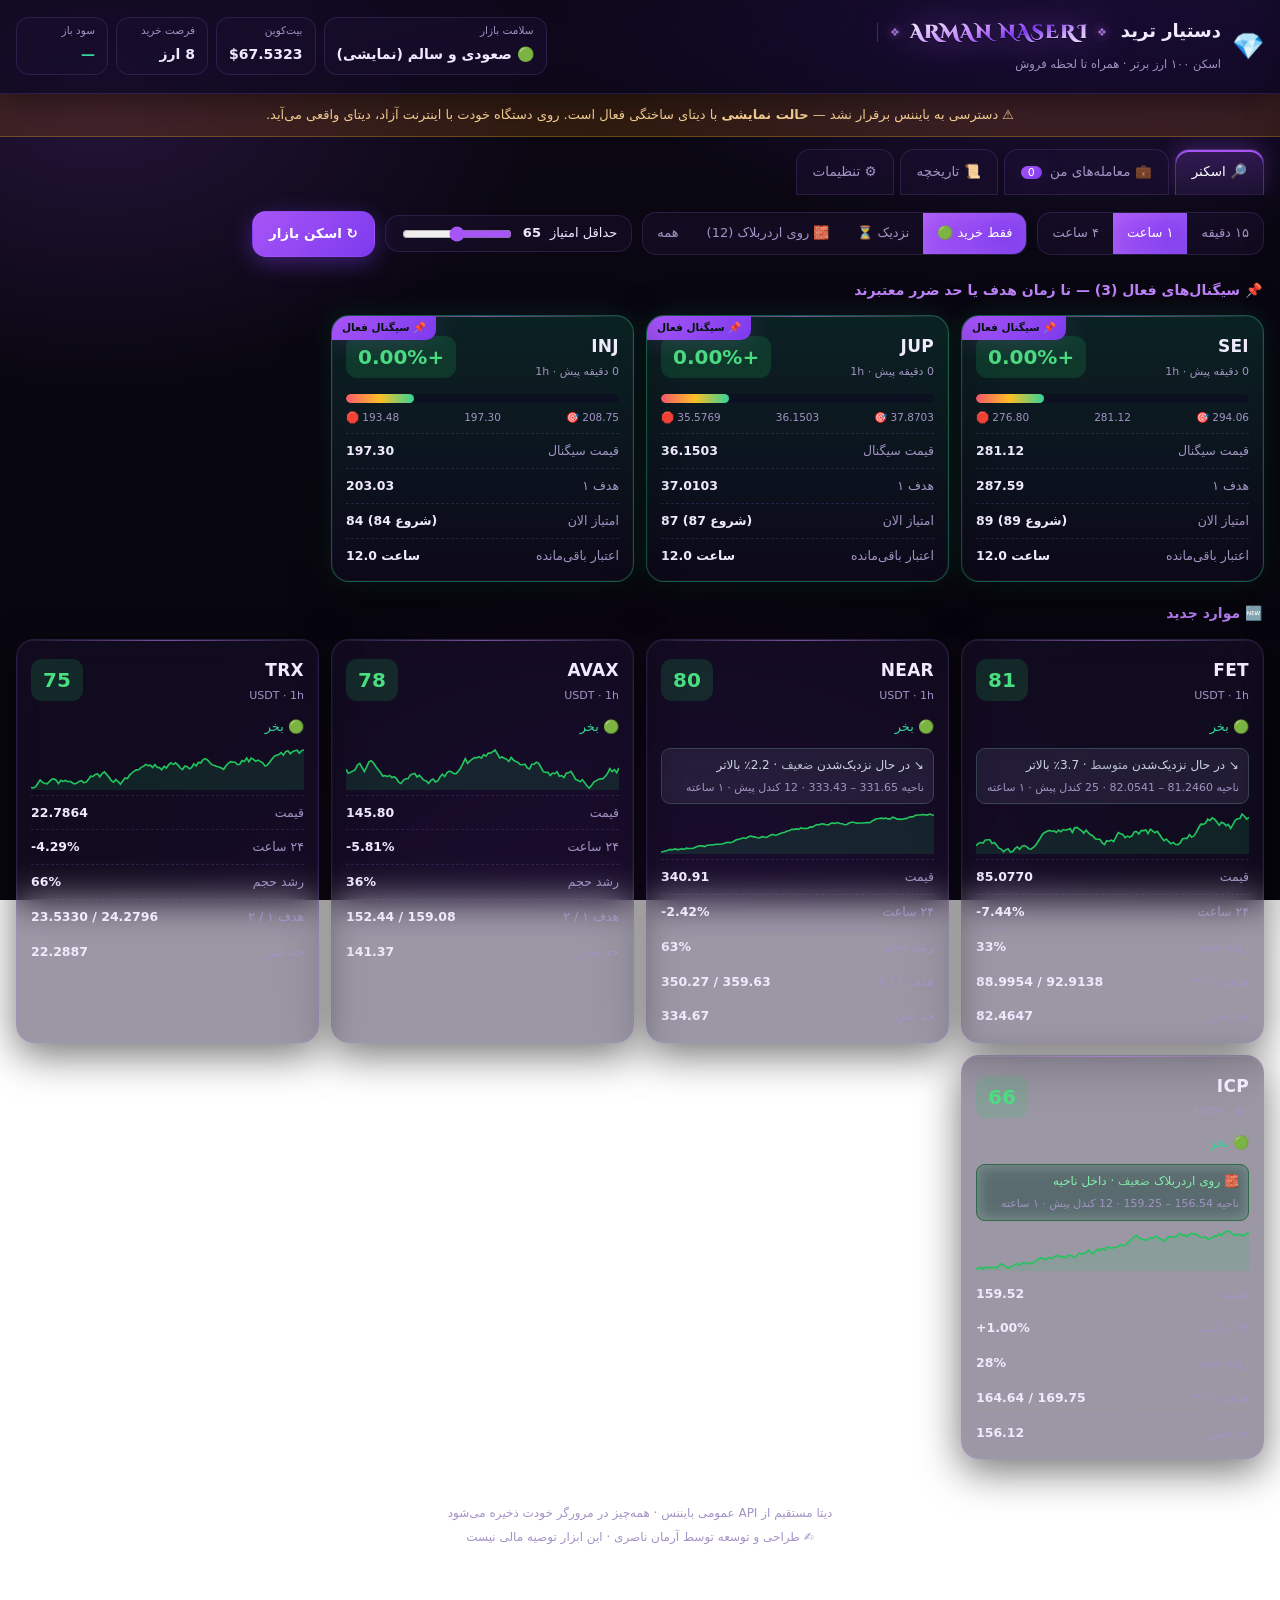
==== commit 26cab1b3: "Remove gold ETF tab Co-authored-by: arena-agent <297053741+arena-agent@users.noreply.github.com>" ====
--- a/index.html
+++ b/index.html
@@ -319,36 +319,6 @@
   .sig::before,.sig::after{font-size:9px}
 }
 
-/* ── صندوق‌های طلا ── */
-.gcard{border-inline-start:3px solid var(--line2)}
-.gcard.lvl0,.gcard.lvl1{border-inline-start-color:#34d399}
-.gcard.lvl2{border-inline-start-color:#a394c4}
-.gcard.lvl3{border-inline-start-color:#fbbf24}
-.gcard.lvl4{border-inline-start-color:#fb5a6d}
-.gtop{display:flex;align-items:center;gap:9px;flex-wrap:wrap;margin-bottom:11px}
-.gtop b{font-size:18px}
-.gtop .muted{font-size:12px;flex:1}
-.gver{font-size:13px;font-weight:700;padding:3px 11px;border-radius:99px;
-  background:rgba(168,120,255,.12);border:1px solid var(--line)}
-.gver.up{color:var(--gr);border-color:rgba(52,211,153,.4);background:rgba(52,211,153,.12)}
-.gver.dn{color:var(--rd);border-color:rgba(251,90,109,.4);background:rgba(251,90,109,.12)}
-.gver.wa{color:var(--or);border-color:rgba(251,191,36,.4);background:rgba(251,191,36,.12)}
-.gnums{display:grid;grid-template-columns:repeat(auto-fit,minmax(92px,1fr));gap:8px;margin-bottom:11px}
-.gnums div{background:rgba(168,120,255,.09);border:1px solid rgba(168,120,255,.13);
-  border-radius:11px;padding:7px 8px;text-align:center}
-.gnums span{display:block;font-size:11px;color:var(--mu)}
-.gnums b{font-size:14.5px;direction:ltr;display:block}
-.gsvg{width:100%;height:74px;background:rgba(10,6,20,.45);border:1px solid var(--line);
-  border-radius:11px;display:block}
-.glegend{display:flex;justify-content:space-between;font-size:10.5px;color:var(--mu);
-  margin:4px 2px 0;direction:ltr}
-.gnote{font-size:12.5px;color:var(--mu);margin:10px 0 0;line-height:1.85}
-.grow{display:flex;gap:7px;margin-top:10px;flex-wrap:wrap}
-.grow input{flex:1;min-width:104px;padding:8px 11px;font:inherit;font-size:13px}
-.gpick{background:linear-gradient(135deg,rgba(168,85,247,.20),rgba(20,13,36,.5));
-  border:1px solid var(--line2);border-radius:16px;padding:13px 16px;margin-bottom:14px;
-  font-size:14.5px;backdrop-filter:var(--blur)}
-.gpick .muted{display:block;font-size:12px;margin-top:5px}
 
 </style>
 <link rel="icon" href="data:image/svg+xml,<svg xmlns='http://www.w3.org/2000/svg' viewBox='0 0 100 100'><text y='.9em' font-size='90'>💎</text></svg>">
@@ -379,7 +349,6 @@
 <nav class="tabs">
   <button class="tab on" data-tab="scan">🔎 اسکنر</button>
   <button class="tab" data-tab="pos">💼 معامله‌های من <span class="badge" id="posCount">0</span></button>
-  <button class="tab" data-tab="gold">🥇 طلا</button>
   <button class="tab" data-tab="hist">📜 تاریخچه</button>
   <button class="tab" data-tab="set">⚙️ تنظیمات</button>
 </nav>
@@ -423,23 +392,6 @@
   <div id="histCards"></div>
   <section class="list" id="histList"></section>
   <div class="empty" id="histEmpty">هنوز معامله‌ی بسته‌شده‌ای نداری.</div>
-</main>
-
-<!-- ─────────── صندوق‌های طلا ─────────── -->
-<main class="page" id="page-gold">
-  <div class="controls">
-    <button class="btn primary" id="goldFetch">🔄 دریافت خودکار از TSETMC</button>
-    <button class="btn" id="goldAdd">➕ ثبت دستی قیمت امروز</button>
-    <span class="muted" id="goldStatus">—</span>
-  </div>
-  <div id="goldVerdict"></div>
-  <div id="goldCards" class="grid"></div>
-  <section class="card pad" id="goldHelp">
-    <h3>📖 این صفحه چطور کار می‌کند؟</h3>
-    <p class="muted">برای صندوق طلا، اندیکاتورهای کریپتو (RSI و مکدی) بی‌فایده‌اند — چون قیمت صندوق فقط دنبال طلای جهانی و دلار است. تنها چیزی که <b>واقعاً</b> قابل معامله است، <b>حباب</b> است: اختلاف قیمت تابلو با ارزش واقعی دارایی‌ها (NAV).</p>
-    <p class="muted">این صفحه حباب هر صندوق را با <b>عادت تاریخی خودش</b> مقایسه می‌کند، نه با صفر. اگر عیار همیشه ۱.۵٪ حباب دارد، حبابِ ۰.۳٪ برایش ارزان است.</p>
-    <p class="muted">هر روز یک بار دکمه‌ی بالا را بزن تا قیمت و NAV ذخیره شود. بعد از حدود ۱۰ روز، تحلیل معنادار می‌شود.</p>
-  </section>
 </main>
 
 <!-- ─────────── تنظیمات ─────────── -->
@@ -1809,7 +1761,6 @@
 function switchTab(name) {
   $$('.tab').forEach(t => t.classList.toggle('on', t.dataset.tab === name));
   $$('.page').forEach(p => p.classList.toggle('on', p.id === 'page-' + name));
-  if (name === 'gold') renderGold();
 }
 
 function bindSettings() {
@@ -1892,9 +1843,6 @@
   $$('#tfSeg button').forEach(b => b.classList.toggle('on', b.dataset.tf === CFG.tf));
 
   bindSettings();
-  $('#goldFetch').onclick = goldFetch;
-  $('#goldAdd').onclick = () => { renderGold(); $('#goldCards input')?.focus(); };
-  renderGold();
   renderPositions(); renderHistory(); renderHeader();
   scan();
 
@@ -1915,215 +1863,6 @@
 
 document.addEventListener('DOMContentLoaded', init);
 
-/* ═══════════════════════════════════════════════════════════════════
-   🥇 صندوق‌های طلا — تحلیل حباب و زمان خرید/فروش
-   منطق: قیمت صندوق طلا فقط دنبال طلای جهانی و دلار است، پس تحلیل
-   تکنیکال روی آن بی‌معناست. تنها چیز قابل معامله «حباب» است:
-   اختلاف قیمت تابلو با NAV. و حباب را باید با عادت تاریخی خودِ
-   صندوق سنجید، نه با صفر.
-   ═══════════════════════════════════════════════════════════════════ */
-const GOLD_DEF = [
-  { id: 'ayar', name: 'عیار', full: 'صندوق طلای عیار مفید', ins: '34144395039913458' },
-  { id: 'mesghal', name: 'مثقال', full: 'صندوق طلای زرین آگاه', ins: '32469128621155736' },
-];
-let gold = load('gold', { recs: {}, pos: {} });
-const goldRecs = id => gold.recs[id] || [];
-
-function goldSave() { save('gold', gold); }
-
-/* افزودن رکورد امروز (اگر برای امروز رکوردی هست، جایگزین می‌شود) */
-function goldPush(id, price, nav) {
-  if (!(price > 0) || !(nav > 0)) return false;
-  const day = new Date().toDateString();
-  const arr = gold.recs[id] = gold.recs[id] || [];
-  const same = arr.find(r => new Date(r.t).toDateString() === day);
-  if (same) { same.price = price; same.nav = nav; }
-  else arr.push({ t: Date.now(), price, nav });
-  gold.recs[id] = arr.slice(-180);
-  goldSave();
-  return true;
-}
-
-/* تحلیل یک صندوق */
-function goldAnalyze(f) {
-  const rs = goldRecs(f.id);
-  if (!rs.length) return { empty: true };
-  const last = rs[rs.length - 1];
-  const bub = r => (r.price / r.nav - 1) * 100;
-  const b = bub(last);
-  const hist = rs.map(bub);
-
-  const mean = hist.reduce((s, x) => s + x, 0) / hist.length;
-  const sd = Math.sqrt(hist.reduce((s, x) => s + (x - mean) ** 2, 0) / hist.length) || 0.0001;
-  const z = (b - mean) / sd;
-  const lo = Math.min(...hist), hi = Math.max(...hist);
-
-  // روند خود طلا از روی NAV
-  const navs = rs.map(r => r.nav);
-  const ma = (a, n) => a.length < n ? null : a.slice(-n).reduce((s, x) => s + x, 0) / n;
-  const m5 = ma(navs, 5), m20 = ma(navs, 20);
-  const navChg = navs.length > 1 ? (navs[navs.length - 1] / navs[navs.length - 2] - 1) * 100 : 0;
-  let trend = 'flat';
-  if (m5 && m20) trend = m5 > m20 * 1.003 ? 'up' : m5 < m20 * 0.997 ? 'down' : 'flat';
-  else if (navs.length > 2) trend = navs[navs.length - 1] > navs[0] ? 'up' : 'down';
-
-  const enough = rs.length >= 8;
-  let lvl;                                   // ۰ عالی … ۴ بد
-  if (enough) lvl = z <= -1 ? 0 : z <= -0.3 ? 1 : z < 0.8 ? 2 : z < 1.5 ? 3 : 4;
-  else lvl = b <= 0.3 ? 1 : b < 1.5 ? 2 : b < 2.5 ? 3 : 4;
-  if (trend === 'down' && lvl < 4) lvl++;     // روند نزولی طلا یک پله تنزل
-
-  const VER = [
-    { t: '🟢 وقت خرید', c: 'up', d: 'حباب نسبت به عادت خودِ این صندوق پایین است.' },
-    { t: '🔵 مناسب خرید', c: 'up', d: 'حباب کمتر از میانگین است؛ ورود منطقی است.' },
-    { t: '⚪ عادی', c: 'mu', d: 'حباب در محدوده‌ی همیشگی است؛ عجله لازم نیست.' },
-    { t: '🟡 گران است', c: 'wa', d: 'حباب بالاتر از عادت این صندوق است؛ صبر کن.' },
-    { t: '🔴 نخر / وقت فروش', c: 'dn', d: 'حباب خیلی بالاست؛ ریسک تخلیه‌ی حباب زیاد است.' },
-  ];
-  return {
-    empty: false, n: rs.length, enough, price: last.price, nav: last.nav,
-    bub: b, mean, sd, z, lo, hi, trend, navChg, hist, recs: rs,
-    lvl, ver: VER[lvl],
-  };
-}
-
-function goldTrendTxt(t) {
-  return t === 'up' ? '📈 صعودی' : t === 'down' ? '📉 نزولی' : '➖ خنثی';
-}
-
-/* نمودار کوچک حباب با نوار میانگین ±۱ انحراف معیار */
-function goldChart(a) {
-  const h = a.hist;
-  if (h.length < 2) return '<div class="muted" style="font-size:12px">برای نمودار حداقل ۲ روز داده لازم است.</div>';
-  const W = 300, H = 74, pad = 4;
-  const lo = Math.min(...h, a.mean - a.sd), hi = Math.max(...h, a.mean + a.sd);
-  const rng = (hi - lo) || 1;
-  const x = i => pad + i / (h.length - 1) * (W - pad * 2);
-  const y = v => pad + (1 - (v - lo) / rng) * (H - pad * 2);
-  const pts = h.map((v, i) => `${x(i).toFixed(1)},${y(v).toFixed(1)}`).join(' ');
-  const band = `<rect x="${pad}" y="${y(a.mean + a.sd).toFixed(1)}" width="${W - pad * 2}"
-    height="${Math.abs(y(a.mean - a.sd) - y(a.mean + a.sd)).toFixed(1)}"
-    fill="rgba(168,85,247,.14)"/>`;
-  const last = h[h.length - 1];
-  return `<svg class="gsvg" viewBox="0 0 ${W} ${H}" preserveAspectRatio="none">
-    ${band}
-    <line x1="${pad}" x2="${W - pad}" y1="${y(a.mean).toFixed(1)}" y2="${y(a.mean).toFixed(1)}"
-      stroke="#c084fc" stroke-width="1" stroke-dasharray="4 3" opacity=".8"/>
-    <polyline points="${pts}" fill="none" stroke="#f0eaff" stroke-width="1.6"/>
-    <circle cx="${x(h.length - 1).toFixed(1)}" cy="${y(last).toFixed(1)}" r="3.2"
-      fill="${last > a.mean ? '#fb5a6d' : '#34d399'}"/>
-  </svg>
-  <div class="glegend"><span>کمینه ${a.lo.toFixed(2)}٪</span>
-    <span>میانگین ${a.mean.toFixed(2)}٪</span><span>بیشینه ${a.hi.toFixed(2)}٪</span></div>`;
-}
-
-function renderGold() {
-  const cards = GOLD_DEF.map(f => {
-    const a = goldAnalyze(f);
-    const pos = gold.pos[f.id];
-    if (a.empty) return `<section class="card pad gcard">
-      <div class="gtop"><b>${f.name}</b><span class="muted">${f.full}</span></div>
-      <p class="muted">هنوز داده‌ای ثبت نشده. دکمه‌ی «ثبت دستی قیمت امروز» را بزن.</p>
-      <div class="grow"><input type="number" id="gp_${f.id}" placeholder="قیمت تابلو (ریال)">
-        <input type="number" id="gn_${f.id}" placeholder="NAV ابطال (ریال)">
-        <button class="btn" data-gsave="${f.id}">ثبت</button></div>
-    </section>`;
-
-    let sell = '';
-    if (pos) {
-      const pl = (a.price / pos.price - 1) * 100;
-      const doSell = a.lvl >= 4 || (a.lvl === 3 && pl > 0) || (a.trend === 'down' && pl > 2);
-      sell = `<div class="advice ${doSell ? 'ad-sell' : 'ad-hold'}">
-        ${doSell ? '🔔 پیشنهاد فروش' : '💼 نگه دار'} —
-        ${pos.units} واحد از ${fmt(pos.price)} · سود/زیان <b class="${pl >= 0 ? 'up' : 'dn'}">${pct(pl)}</b>
-        <br><span class="muted">${doSell
-          ? (a.lvl >= 4 ? 'حباب به سقف تاریخی خودش نزدیک شده — فروش در حباب بالا یعنی گرفتن سودِ اضافه روی طلا.'
-             : 'حباب بالا رفته و در سود هستی؛ خروج منطقی است.')
-          : 'حباب هنوز در محدوده‌ی عادی است؛ دلیلی برای خروج نیست.'}</span>
-        <button class="btn" data-gclose="${f.id}" style="margin-top:8px">فروختم</button></div>`;
-    }
-
-    return `<section class="card pad gcard lvl${a.lvl}">
-      <div class="gtop">
-        <b>${f.name}</b><span class="muted">${f.full}</span>
-        <span class="gver ${a.ver.c}">${a.ver.t}</span>
-      </div>
-      <div class="gnums">
-        <div><span>قیمت تابلو</span><b>${fmt(a.price)}</b></div>
-        <div><span>NAV ابطال</span><b>${fmt(a.nav)}</b></div>
-        <div><span>حباب امروز</span><b class="${a.bub >= 0 ? 'dn' : 'up'}">${a.bub >= 0 ? '+' : ''}${a.bub.toFixed(2)}٪</b></div>
-        <div><span>میانگین حباب</span><b>${a.mean.toFixed(2)}٪</b></div>
-        <div><span>فاصله از عادت</span><b class="${a.z <= 0 ? 'up' : 'dn'}">${a.z >= 0 ? '+' : ''}${a.z.toFixed(2)}σ</b></div>
-        <div><span>روند طلا</span><b>${goldTrendTxt(a.trend)}</b></div>
-      </div>
-      ${goldChart(a)}
-      <p class="gnote">${a.ver.d}
-        ${!a.enough ? `<br>⚠️ فقط ${a.n} روز داده — تا ۱۰ روز دیگر تحلیل دقیق‌تر می‌شود.` : ''}
-        ${a.trend === 'down' ? '<br>📉 روند خود طلا نزولی است؛ حتی حباب کم هم ورود را تضمین نمی‌کند.' : ''}</p>
-      ${sell}
-      ${!pos ? `<div class="grow"><input type="number" id="gu_${f.id}" placeholder="تعداد واحد خریدم">
-        <button class="btn buy" data-gbuy="${f.id}">✅ خریدم</button></div>` : ''}
-      <div class="grow"><input type="number" id="gp_${f.id}" placeholder="قیمت تابلو">
-        <input type="number" id="gn_${f.id}" placeholder="NAV ابطال">
-        <button class="btn" data-gsave="${f.id}">بروزرسانی</button></div>
-    </section>`;
-  }).join('');
-
-  $('#goldCards').innerHTML = cards;
-
-  // کدام صندوق الان بهتر است؟
-  const A = GOLD_DEF.map(f => ({ f, a: goldAnalyze(f) })).filter(x => !x.a.empty);
-  if (A.length === 2) {
-    const [x, y] = A.sort((p, q) => (p.a.enough && q.a.enough ? p.a.z - q.a.z : p.a.bub - q.a.bub));
-    const diff = (y.a.bub - x.a.bub).toFixed(2);
-    $('#goldVerdict').innerHTML = `<div class="gpick">
-      🏆 بین این دو، الان <b>${x.f.name}</b> گزینه‌ی بهتری است —
-      حبابش ${diff}٪ کمتر از ${y.f.name} است${x.a.enough ? ` و ${Math.abs(x.a.z).toFixed(1)}σ ${x.a.z <= 0 ? 'زیر' : 'بالای'} عادت خودش` : ''}.
-      <span class="muted">هر دو صندوق یک دارایی دارند (طلا)، پس ارزان‌تر بودن نسبت به NAV تنها مزیت واقعی است.</span>
-    </div>`;
-  } else $('#goldVerdict').innerHTML = '';
-
-  $$('[data-gsave]').forEach(b => b.onclick = () => {
-    const id = b.dataset.gsave;
-    const p = +$('#gp_' + id).value, n = +$('#gn_' + id).value;
-    if (!goldPush(id, p, n)) return alert('قیمت و NAV را درست وارد کن');
-    renderGold();
-  });
-  $$('[data-gbuy]').forEach(b => b.onclick = () => {
-    const id = b.dataset.gbuy, u = +$('#gu_' + id).value;
-    const a = goldAnalyze(GOLD_DEF.find(f => f.id === id));
-    if (!(u > 0) || a.empty) return alert('تعداد واحد را وارد کن');
-    gold.pos[id] = { units: u, price: a.price, at: Date.now() };
-    goldSave(); renderGold();
-  });
-  $$('[data-gclose]').forEach(b => b.onclick = () => {
-    delete gold.pos[b.dataset.gclose]; goldSave(); renderGold();
-  });
-}
-
-/* تلاش برای دریافت خودکار از TSETMC — اگر مرورگر اجازه ندهد، حالت دستی */
-async function goldFetch() {
-  const st = $('#goldStatus');
-  st.textContent = 'در حال تلاش برای اتصال به TSETMC…';
-  let ok = 0, fail = 0;
-  for (const f of GOLD_DEF) {
-    try {
-      const base = 'https://cdn.tsetmc.com/api';
-      const [pr, nv] = await Promise.all([
-        fetch(`${base}/ClosingPrice/GetClosingPriceInfo/${f.ins}`).then(r => r.json()),
-        fetch(`${base}/Fund/GetETFByInsCode/${f.ins}`).then(r => r.json()).catch(() => null),
-      ]);
-      const price = pr?.closingPriceInfo?.pClosing || pr?.closingPriceInfo?.pDrCotVal;
-      const nav = nv?.etf?.nav || nv?.etfByInsCode?.nav;
-      if (price && nav) { goldPush(f.id, +price, +nav); ok++; } else fail++;
-    } catch { fail++; }
-  }
-  st.textContent = ok
-    ? `✅ ${ok} صندوق بروز شد${fail ? ` · ${fail} مورد ناموفق` : ''}`
-    : '⚠️ مرورگر اجازه‌ی اتصال مستقیم به TSETMC را نداد (CORS). اعداد را دستی وارد کن — از سایت TSETMC یا اپ کارگزاری.';
-  renderGold();
-}
-
 </script>
 </body>
 </html>
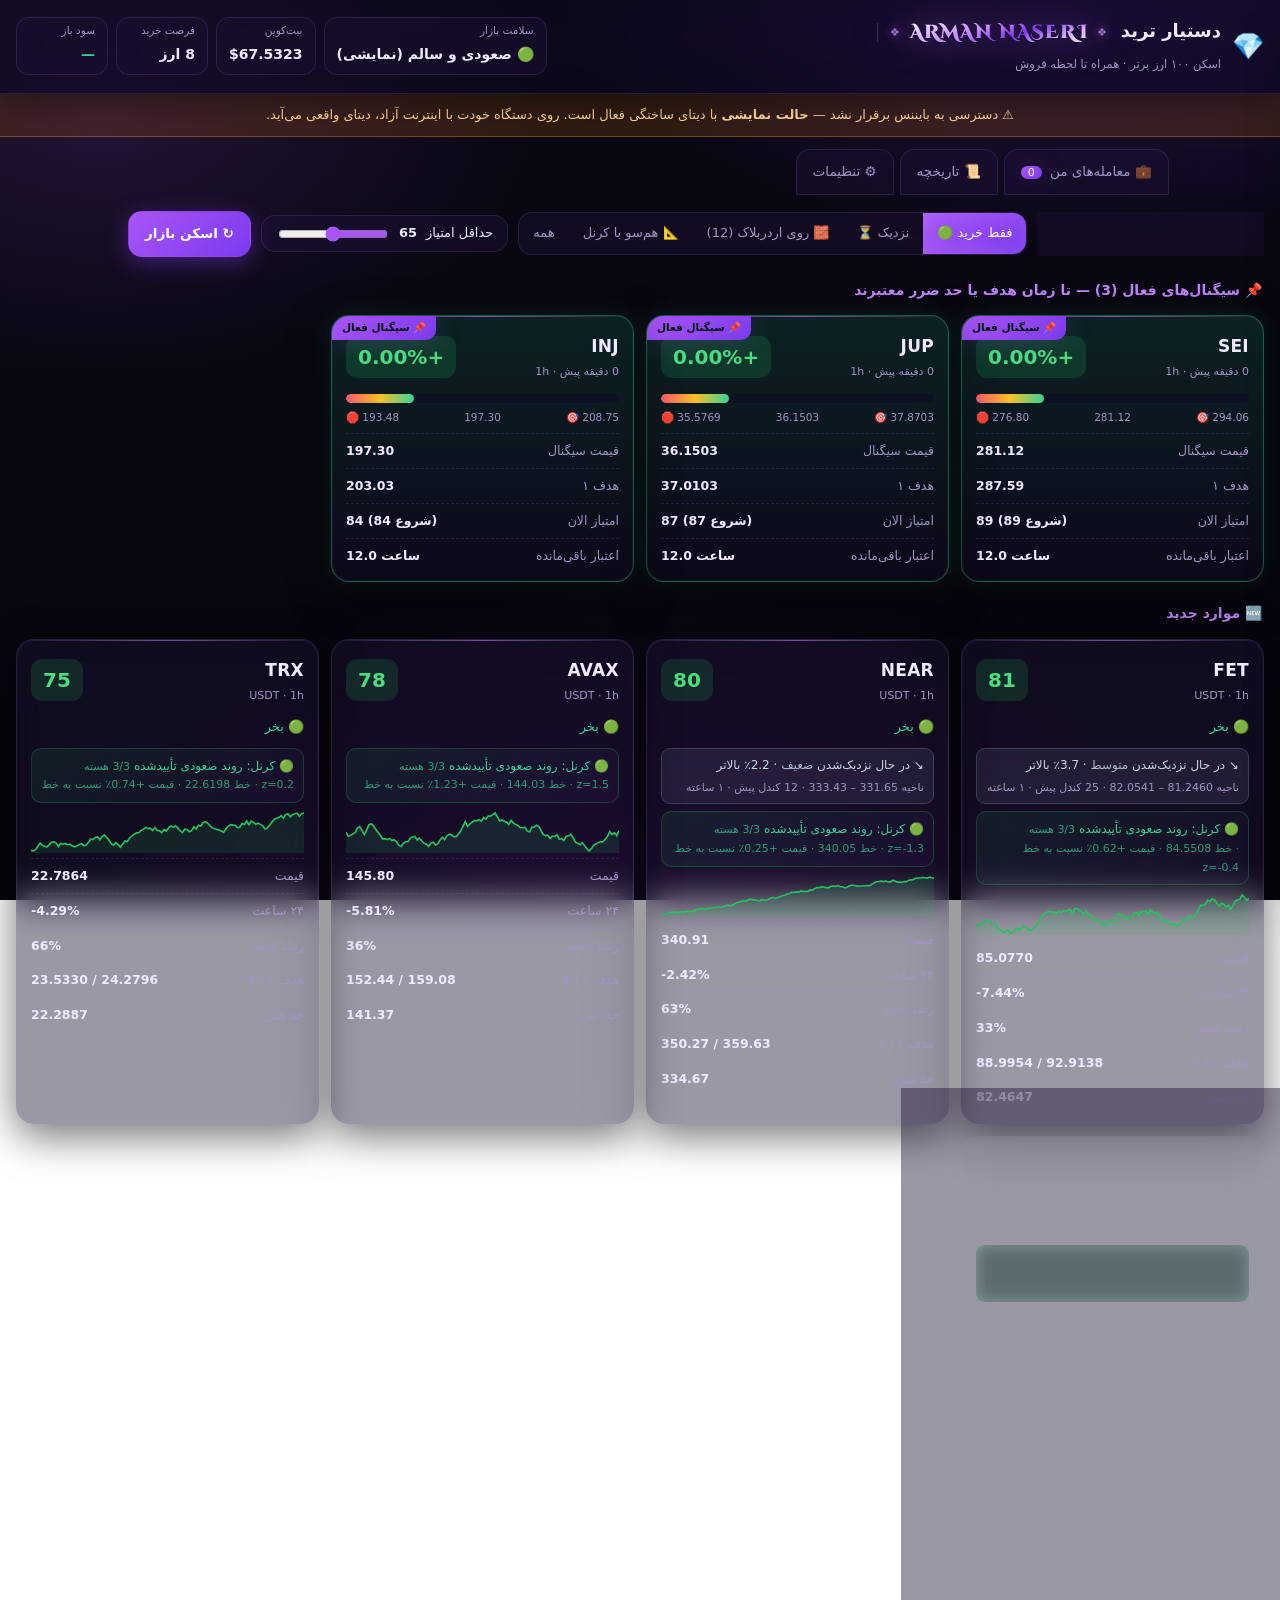
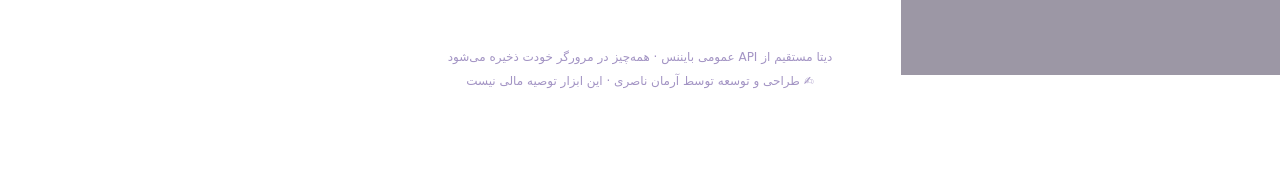
==== commit 54def16c: "Add Multi Kernel Regression indicator: 9 kernels, residual bands, scan filter and drawer chart Co-au" ====
--- a/index.html
+++ b/index.html
@@ -281,6 +281,20 @@
 .sechead{color:var(--pu)}
 .ribbon{background:linear-gradient(135deg,var(--ac),var(--ac2))!important;box-shadow:var(--glow)}
 
+/* ── رگرسیون چندهسته‌ای ── */
+.kreg{margin:6px 0;padding:7px 9px;border-radius:10px;font-size:12px;line-height:1.7;
+  background:linear-gradient(145deg,#a855f71a,#7c3aed0d);border:1px solid #a855f733}
+.kreg.up{background:linear-gradient(145deg,#22c55e1a,#7c3aed0d);border-color:#22c55e40}
+.kreg.dn{background:linear-gradient(145deg,#ef44441a,#7c3aed0d);border-color:#ef444440}
+.kreg.wa{background:linear-gradient(145deg,#f59e0b1a,#7c3aed0d);border-color:#f59e0b40}
+.kreg em{font-style:normal;opacity:.75;font-size:11px}
+.kreg span{display:block;opacity:.7;font-size:11px;direction:ltr;text-align:right}
+.krrow{display:flex;align-items:center;gap:10px;margin:6px 0 2px;font-size:12px;color:#8b98b3}
+.krrow input[type=range]{flex:1;accent-color:#a855f7}
+.krrow b{color:#e9edf6}
+#krSeg{flex-wrap:wrap}
+#krSeg button{font-size:11px;padding:4px 7px}
+
 /* ── امضای انگلیسی کنار عنوان ── */
 .sig{
   font-family:'Cinzel Decorative','Playfair Display','Trajan Pro','Georgia',serif;
@@ -365,6 +379,7 @@
       <button data-f="buy" class="on">فقط خرید 🟢</button>
       <button data-f="near">نزدیک ⏳</button>
       <button data-f="ob">🧱 روی اردربلاک</button>
+      <button data-f="kr">📐 هم‌سو با کرنل</button>
       <button data-f="all">همه</button>
     </div>
     <label class="slider">حداقل امتیاز <b id="minScoreVal">65</b>
@@ -414,6 +429,14 @@
     <div class="row"><label>حداکثر ساعت نگهداری</label><input type="number" id="s_hold" step="1" value="12"></div>
     <div class="row"><label>سقف RSI برای خرید</label><input type="number" id="s_rsi" step="1" value="68"></div>
     <div class="row"><label>تعداد ارز اسکن‌شده</label><input type="number" id="s_top" step="10" value="100"></div>
+  </section>
+
+  <section class="card pad">
+    <h3>📐 رگرسیون چندهسته‌ای</h3>
+    <p class="muted" style="font-size:13px;margin-top:0">خط رگرسیون کرنل، قیمت را هموار می‌کند تا جهت واقعی روند دیده شود. «ترکیب سه‌گانه» میانگین سه هسته است و از تک‌هسته پایدارتر عمل می‌کند.</p>
+    <div class="row"><label>هسته</label><select id="s_kset"></select></div>
+    <div class="row"><label>پهنای باند (هرچه بیشتر، نرم‌تر)</label><input type="number" id="s_kbw" step="1" min="5" max="60" value="14"></div>
+    <div class="row"><label>ضریب باند انحراف (σ)</label><input type="number" id="s_kdev" step="0.1" min="0.5" max="4" value="1.5"></div>
   </section>
 
   <section class="card pad">
@@ -846,8 +869,157 @@
     };
   }
 
+  /* ═══════════════════════════════════════════════════════════════
+     رگرسیون چندهسته‌ای — Multi Kernel Regression
+     برآوردگر نادارایا–واتسون یک‌طرفه (فقط گذشته ⇒ بازترسیم نمی‌شود)
+       ŷ(t) = Σ K(i/h)·price(t−i) ⁄ Σ K(i/h)
+     هر هسته شکل وزن‌دهی متفاوتی به کندل‌های گذشته می‌دهد.
+     ═══════════════════════════════════════════════════════════════ */
+  const KERNELS = {
+    gaussian:     { t: 'گاوسی',       inf: true,  f: u => Math.exp(-0.5 * u * u) },
+    laplace:      { t: 'لاپلاس',      inf: true,  f: u => Math.exp(-Math.abs(u)) / 2 },
+    logistic:     { t: 'لجستیک',      inf: true,  f: u => 1 / (Math.exp(u) + 2 + Math.exp(-u)) },
+    epanechnikov: { t: 'اپانچنیکوف',  inf: false, f: u => Math.abs(u) <= 1 ? 0.75 * (1 - u * u) : 0 },
+    triangular:   { t: 'مثلثی',       inf: false, f: u => Math.abs(u) <= 1 ? 1 - Math.abs(u) : 0 },
+    tricube:      { t: 'سه‌مکعبی',    inf: false, f: u => Math.abs(u) <= 1 ? Math.pow(1 - Math.pow(Math.abs(u), 3), 3) : 0 },
+    quartic:      { t: 'کوارتیک',     inf: false, f: u => Math.abs(u) <= 1 ? Math.pow(1 - u * u, 2) * 15 / 16 : 0 },
+    cosine:       { t: 'کسینوسی',     inf: false, f: u => Math.abs(u) <= 1 ? Math.PI / 4 * Math.cos(Math.PI / 2 * u) : 0 },
+    wave:         { t: 'موجی',        inf: false, f: u => Math.abs(u) <= 1 ? (1 - Math.abs(u)) * Math.cos(Math.PI * u) : 0 },
+  };
+  const kernelList = () => Object.entries(KERNELS).map(([k, v]) => ({ k, t: v.t }));
+
+  /* یک سری کامل از خط رگرسیون؛ خروجی هم‌طول ورودی (ابتدای آن null) */
+  function kernelReg(src, h = 14, type = 'gaussian') {
+    const K = KERNELS[type] || KERNELS.gaussian;
+    const bw = Math.max(2, h);
+    const depth = Math.max(3, Math.ceil(K.inf ? bw * 3 : bw));   // دم بی‌نهایت تا ۳ برابر پهنا
+    const w = [];
+    for (let i = 0; i < depth; i++) w.push(K.f(i / bw));
+    const out = new Array(src.length).fill(null);
+    for (let t = 0; t < src.length; t++) {
+      if (t < Math.min(depth, 5) - 1) continue;
+      let num = 0, den = 0;
+      for (let i = 0; i < depth && t - i >= 0; i++) {
+        const k = w[i];
+        if (k <= 0) continue;
+        num += k * src[t - i];
+        den += k;
+      }
+      if (den > 0) out[t] = num / den;
+    }
+    return out;
+  }
+
+  /* ترکیب چند هسته + باندهای انحراف باقیمانده + وضعیت روند */
+  function multiKernel(src, opt = {}) {
+    const h = opt.h || 14;
+    const dev = opt.dev == null ? 1.5 : opt.dev;
+    const types = opt.types && opt.types.length ? opt.types
+      : ['gaussian', 'epanechnikov', 'wave'];      // سه‌گانه‌ی تأیید متقاطع
+    const n = src.length;
+    if (n < 20) return null;
+
+    const lines = {};
+    types.forEach(ty => { lines[ty] = kernelReg(src, h, ty); });
+
+    // میانگین بدون سوگیری سه هسته
+    const avg = new Array(n).fill(null);
+    for (let t = 0; t < n; t++) {
+      let s = 0, c = 0;
+      for (const ty of types) { const v = lines[ty][t]; if (v != null) { s += v; c++; } }
+      if (c === types.length) avg[t] = s / c;
+    }
+
+    // انحراف معیار باقیمانده‌ها (نه قیمت) ⇒ باند در روند پهن نمی‌شود
+    const win = Math.max(10, Math.round(h * 2));
+    const res = [];
+    for (let t = Math.max(0, n - win); t < n; t++)
+      if (avg[t] != null) res.push(src[t] - avg[t]);
+    const mean = res.length ? res.reduce((a, b) => a + b, 0) / res.length : 0;
+    const sigma = res.length > 2
+      ? Math.sqrt(res.reduce((a, b) => a + (b - mean) * (b - mean), 0) / (res.length - 1)) : 0;
+
+    const last = avg[n - 1], prev = avg[n - 2];
+    if (last == null || prev == null) return null;
+
+    /* برآوردگر یک‌طرفه ذاتاً عقب‌تر از قیمت است؛ این سوگیری ثابت را
+       از باندها جدا می‌کنیم تا باند واقعاً دور قیمت بنشیند، نه عقب آن. */
+    const bias = mean;
+    const center = last + bias;
+    const price = src[n - 1];
+    const upper = center + sigma * dev, lower = center - sigma * dev;
+
+    const back = Math.max(2, Math.round(h / 2));        // مرجع شیب: نیم‌پهنای باند
+    const ref = avg[n - 1 - back] != null ? avg[n - 1 - back] : prev;
+    const slopePct = prev ? (last / prev - 1) * 100 : 0;
+    const slope3 = ref ? (last / ref - 1) * 100 : slopePct;
+    const volPct = center > 0 ? (sigma / center) * 100 : 0;
+    const slopeSig = volPct > 0 ? slope3 / volPct : slope3;   // شیب بر حسب نوسان
+
+    // چند هسته هم‌جهت‌اند؟ (قدرت اجماع)
+    let agree = 0;
+    for (const ty of types) {
+      const L = lines[ty];
+      if (L[n - 1] != null && L[n - 1 - back] != null && L[n - 1] > L[n - 1 - back]) agree++;
+    }
+
+    const z = sigma > 0 ? (price - center) / sigma : 0;
+    const above = price > last;
+    const wasBelow = avg[n - 2] != null && src[n - 2] <= avg[n - 2];
+    const wasAbove = avg[n - 2] != null && src[n - 2] >= avg[n - 2];
+
+    let cross = null;                                   // لحظه‌ی عبور از خط
+    if (above && wasBelow) cross = 'up';
+    else if (!above && wasAbove) cross = 'down';
+
+    let touch = null;                                   // برخورد به باندها
+    if (sigma > 0) {
+      if (price <= lower) touch = 'lower';
+      else if (price >= upper) touch = 'upper';
+    }
+
+    const trendUp = slopeSig > 0.5 && agree >= Math.ceil(types.length / 2);
+    const trendDn = slopeSig < -0.5 && agree <= Math.floor(types.length / 2);
+
+    // امتیاز ۰..۱ برای استفاده در موتور امتیازدهی
+    let score = 0.5;
+    score += (agree / types.length - 0.5) * 0.5;        // اجماع هسته‌ها
+    score += clamp(slopeSig / 8, -0.25, 0.25);          // شیب نرمال‌شده با نوسان
+    if (above) score += 0.08; else score -= 0.08;
+    if (z > 2) score -= 0.15;                           // خیلی دور از میانگین = کشیده
+    if (trendUp && touch === 'lower') score += 0.15;    // پولبک به باند پایین در روند صعودی
+    score = clamp(score, 0, 1);
+
+    return {
+      types, h, dev, lines, avg, sigma, score, bias, center,
+      value: last, upper, lower, price, z, slopePct, slope3, slopeSig, volPct,
+      agree, total: types.length, above, cross, touch, trendUp, trendDn,
+      distPct: (price / last - 1) * 100,
+    };
+  }
+
+  /* وضعیت خوانا برای نمایش */
+  function kernelState(mk) {
+    if (!mk) return { t: 'بدون داده', c: 'muted', i: '◻️' };
+    if (mk.trendUp && mk.touch === 'lower')
+      return { t: 'پولبک به باند پایین', c: 'wa', i: '🎯' };
+    if (mk.touch === 'upper' && mk.z > mk.dev * 1.5)
+      return { t: 'کشیده بالای باند', c: 'wa', i: '⚠️' };
+    if (mk.agree === mk.total && mk.trendUp && mk.above)
+      return { t: 'روند صعودی تأییدشده', c: 'up', i: '🟢' };
+    if (mk.agree === 0 && mk.trendDn && !mk.above)
+      return { t: 'روند نزولی تأییدشده', c: 'dn', i: '🔴' };
+    if (mk.touch === 'upper')
+      return { t: 'کشیده بالای باند', c: 'wa', i: '⚠️' };
+    if (mk.cross === 'up') return { t: 'عبور رو به بالا', c: 'up', i: '↗️' };
+    if (mk.cross === 'down') return { t: 'عبور رو به پایین', c: 'dn', i: '↘️' };
+    if (mk.trendUp) return { t: 'صعودی ضعیف', c: 'up', i: '🟡' };
+    if (mk.trendDn) return { t: 'نزولی ضعیف', c: 'dn', i: '🟠' };
+    return { t: 'بدون جهت (رِنج)', c: 'muted', i: '⚪' };
+  }
+
   return { sma, ema, rsi, macd, atr, adx, analyze, btcHealth, stateOf, regime, demoKlines, clamp, orderBlocks,
-           rsiSeries, harsi, harsiState };
+           rsiSeries, harsi, harsiState, kernelReg, multiKernel, kernelState, kernelList, KERNELS };
 })();
 
 </script>
@@ -873,7 +1045,12 @@
   hold: 12, maxRsi: 68,
   top: 100, amount: 10, minScore: 65, tf: '1h',
   poll: 20, auto: 15, sound: true,
+  kSet: 'trio', kBw: 14, kDev: 1.5,      // رگرسیون چندهسته‌ای: مجموعه، پهنای باند، ضریب انحراف
 };
+/* مجموعه‌ی هسته‌های فعال بر اساس تنظیمات */
+const kTypes = () => CFG.kSet === 'trio'
+  ? ['gaussian', 'epanechnikov', 'wave'] : [CFG.kSet];
+const kOpt = () => ({ h: CFG.kBw, dev: CFG.kDev, types: kTypes() });
 let CFG = { ...DEFAULTS, ...load('cfg', {}) };
 let positions = load('positions', []);
 let history = load('history', []);
@@ -976,7 +1153,8 @@
       const a = TA.analyze(k, CFG);
       if (!a) return null;
       const ob = CFG.tf === '1h' ? TA.orderBlocks(k) : null;
-      return { ...t, ...a, ob };
+      const kr = TA.multiKernel(k.map(x => x.close), kOpt());
+      return { ...t, ...a, ob, kr };
     }, 8, (d, n) => setProgress(d, n, `تحلیل ${d} از ${n} ارز…`));
 
     rankRows(rows);
@@ -1061,6 +1239,15 @@
   approach: { i: '↘️', t: 'در حال نزدیک‌شدن', c: 'appr' },
 };
 const OBRANK = { inside: 0, near: 1, approach: 2 };
+
+function krBadge(kr) {
+  if (!kr) return '';
+  const st = TA.kernelState(kr);
+  const d = kr.distPct;
+  return `<div class="kreg ${st.c}">
+    <div>${st.i} کرنل: ${st.t} <em>${kr.agree}/${kr.total} هسته</em></div>
+    <span>خط ${fmt(kr.value)} · قیمت ${d >= 0 ? '+' : ''}${d.toFixed(2)}٪ نسبت به خط · z=${kr.z.toFixed(1)}</span></div>`;
+}
 
 function obBadge(ob) {
   if (!ob || !ob.at) return '';
@@ -1186,6 +1373,24 @@
   else
     cons.push(['🔊', 'حجم رشد نکرده', 'بدون حجم، حرکت قیمت دوام نمی‌آورد.']);
 
+  if (r.kr) {
+    const ks = TA.kernelState(r.kr), kr = r.kr;
+    const names = kr.types.map(t => TA.KERNELS[t].t).join(' + ');
+    if (kr.trendUp && kr.touch === 'lower')
+      pros.push(['📐', 'پولبک به باند پایین کرنل',
+        `روند رگرسیون (${names}) صعودی است ولی قیمت تا باند پایین عقب نشسته (z=${kr.z.toFixed(1)}) — بهترین نوع نقطه‌ی ورود: ارزان در دل روند.`]);
+    else if (kr.agree === kr.total && kr.trendUp)
+      pros.push(['📐', 'اجماع کامل هسته‌ها',
+        `هر ${kr.total} هسته (${names}) هم‌زمان رو به بالا هستند و قیمت بالای خط رگرسیون است.`]);
+    else if (kr.trendUp)
+      pros.push(['📐', 'کرنل صعودی', `${kr.agree} از ${kr.total} هسته صعودی‌اند؛ شیب خط ${kr.slope3.toFixed(2)}٪.`]);
+    if (kr.touch === 'upper' && kr.z > kr.dev * 1.5)
+      cons.push(['📐', 'کشیده بالای باند کرنل',
+        `قیمت ${kr.z.toFixed(1)} انحراف معیار بالاتر از خط رگرسیون است — احتمال بازگشت به میانگین بالاست، دنبال قیمت ندو.`]);
+    else if (kr.trendDn)
+      cons.push(['📐', 'کرنل نزولی', `${ks.t}؛ شیب خط ${kr.slope3.toFixed(2)}٪ و قیمت زیر خط رگرسیون است.`]);
+  }
+
   if (r.rsi >= 45 && r.rsi <= 63)
     pros.push(['🎚', `RSI ${r.rsi.toFixed(0)} — ناحیه سالم`, 'نه اشباع خرید است نه مرده؛ جا برای رشد دارد.']);
   else if (r.rsi > 70)
@@ -1258,6 +1463,8 @@
   let rows = scanRows;
   if (filter === 'buy') rows = rows.filter(r => r.state.t === '🟢 بخر');
   else if (filter === 'near') rows = rows.filter(r => /بخر|نزدیک|داغ/.test(r.state.t));
+  else if (filter === 'kr') rows = rows.filter(r => r.kr && (r.kr.trendUp || (r.kr.touch === 'lower' && r.kr.agree >= 2)))
+    .sort((a, b) => b.kr.score - a.kr.score);
   else if (filter === 'ob') rows = rows.filter(r => r.ob && r.ob.at)
     .sort((a, b) => OBRANK[a.ob.at] - OBRANK[b.ob.at] ||
       Math.abs(a.ob.distPct) - Math.abs(b.ob.distPct));
@@ -1268,7 +1475,9 @@
 
   $('#empty').hidden = rows.length + active.length > 0;
   if (!rows.length && scanRows.length)
-    $('#empty').textContent = filter === 'ob'
+    $('#empty').textContent = filter === 'kr'
+      ? 'هیچ ارزی الان روند صعودی تأییدشده‌ی کرنل یا پولبک به باند پایین ندارد 📐'
+      : filter === 'ob'
       ? 'هیچ ارزی اردربلاک معتبر ۱ ساعته‌ی نزدیک ندارد — کمی بعد دوباره چک کن 🧱'
       : 'الان هیچ ارز جدیدی شرایط خرید ندارد — صبر بهترین معامله است ☕';
 
@@ -1288,6 +1497,7 @@
       </div>
       <div class="state ${r.state.c}">${r.state.t}</div>
       ${obBadge(r.ob)}
+      ${krBadge(r.kr)}
       ${spark(r.closes)}
       <div class="kv"><span>قیمت</span><b>${fmt(r.price)}</b></div>
       <div class="kv"><span>۲۴ ساعت</span><b class="${r.chg24 >= 0 ? 'up' : 'dn'}">${pct(r.chg24)}</b></div>
@@ -1359,6 +1569,28 @@
         <span><i style="background:#60a5fa"></i> خط RSI</span>
       </div>
     </div>
+
+    <div class="chartbox">
+      <div class="chart-top">
+        <b>📐 رگرسیون چندهسته‌ای</b>
+        <span class="muted" id="krState">…</span>
+      </div>
+      <div class="seg tfchart" id="krSeg">
+        <button data-ks="trio" class="${CFG.kSet === 'trio' ? 'on' : ''}">ترکیب سه‌گانه</button>
+        ${TA.kernelList().map(k =>
+          `<button data-ks="${k.k}" class="${CFG.kSet === k.k ? 'on' : ''}">${k.t}</button>`).join('')}
+      </div>
+      <div class="krrow">
+        <label>پهنای باند <b id="kBwVal">${CFG.kBw}</b></label>
+        <input type="range" id="kBw" min="5" max="60" step="1" value="${CFG.kBw}">
+      </div>
+      <div id="krBox" class="chart-load">در حال بارگذاری…</div>
+      <div class="chart-legend">
+        <span><i style="background:#a855f7"></i> خط رگرسیون</span>
+        <span><i style="background:#7c3aed"></i> باند ±${CFG.kDev}σ</span>
+        <span><i style="background:#8b98b3"></i> قیمت</span>
+      </div>
+    </div>
     ${spark(r.closes)}
     <div class="factors">${r.factors.map(f => `
       <div class="f"><span>${f.n}</span>
@@ -1422,6 +1654,16 @@
       switchTab('pos');
     };
   }
+  $$('#krSeg button').forEach(b => b.onclick = () => {
+    CFG.kSet = b.dataset.ks; save('cfg', CFG);
+    $$('#krSeg button').forEach(x => x.classList.toggle('on', x.dataset.ks === CFG.kSet));
+    loadChart(sym, chartTf);
+  });
+  $('#kBw').oninput = e => {
+    CFG.kBw = +e.target.value; $('#kBwVal').textContent = CFG.kBw;
+  };
+  $('#kBw').onchange = () => { save('cfg', CFG); loadChart(sym, chartTf); };
+
   $$('#chartTf button').forEach(b => b.onclick = () => {
     chartTf = b.dataset.ctf; save('chartTf', chartTf);
     $$('#chartTf button').forEach(x => x.classList.toggle('on', x.dataset.ctf === chartTf));
@@ -1458,10 +1700,79 @@
       el.textContent = `${st.t} · ${(H[H.length - 1].c + 50).toFixed(0)}`;
       el.className = st.c;
     }
+    drawKernel(k);
   } catch (e) {
     box.className = 'chart-load';
     box.textContent = '❌ نمودار بارگذاری نشد';
   }
+}
+
+/* ─────────── نمودار رگرسیون چندهسته‌ای ─────────── */
+function drawKernel(k) {
+  const box = $('#krBox');
+  if (!box) return;
+  const closes = k.map(x => x.close);
+  const mk = TA.multiKernel(closes, kOpt());
+  const el = $('#krState');
+  if (!mk) {
+    box.className = 'chart-load';
+    box.textContent = 'داده کافی برای رگرسیون نیست';
+    if (el) { el.textContent = '—'; el.className = 'muted'; }
+    return;
+  }
+  box.className = '';
+  box.innerHTML = kernelSvg(closes, mk);
+  if (el) {
+    const st = TA.kernelState(mk);
+    el.textContent = `${st.i} ${st.t} · ${mk.agree}/${mk.total}`;
+    el.className = st.c;
+  }
+}
+
+function kernelSvg(closes, mk) {
+  const N = 90, W = 340, H = 170, PAD = 14, RW = 30;
+  const n = closes.length;
+  const from = Math.max(0, n - N);
+  const px = closes.slice(from);
+  const mid = mk.avg.slice(from).map(v => v == null ? null : v + mk.bias);
+  const up = mid.map(v => v == null ? null : v + mk.sigma * mk.dev);
+  const dn = mid.map(v => v == null ? null : v - mk.sigma * mk.dev);
+
+  const all = [...px, ...up.filter(v => v != null), ...dn.filter(v => v != null)];
+  const lo = Math.min(...all), hi = Math.max(...all);
+  const pad = (hi - lo) * 0.08 || 1;
+  const y = v => PAD + (hi + pad - v) / (hi - lo + pad * 2) * (H - PAD * 2);
+  const x = i => 1 + i * ((W - RW) / px.length);
+
+  const poly = (arr, col, w, op, dash) => {
+    const pts = arr.map((v, i) => v == null ? null : `${x(i).toFixed(1)},${y(v).toFixed(1)}`)
+      .filter(Boolean).join(' ');
+    return `<polyline points="${pts}" fill="none" stroke="${col}" stroke-width="${w}"
+      opacity="${op}" ${dash ? `stroke-dasharray="${dash}"` : ''} stroke-linejoin="round"/>`;
+  };
+
+  // ناحیه‌ی بین دو باند
+  const areaPts = up.map((v, i) => v == null ? null : `${x(i).toFixed(1)},${y(v).toFixed(1)}`).filter(Boolean)
+    .concat(dn.map((v, i) => v == null ? null : `${x(i).toFixed(1)},${y(v).toFixed(1)}`).filter(Boolean).reverse())
+    .join(' ');
+
+  const lastY = y(px[px.length - 1]);
+  const midY = mid[mid.length - 1] != null ? y(mid[mid.length - 1]) : lastY;
+  const col = mk.trendUp ? '#22c55e' : mk.trendDn ? '#ef4444' : '#a855f7';
+
+  const labels = [hi, (hi + lo) / 2, lo].map(v =>
+    `<text x="${W - RW + 3}" y="${y(v) + 3.5}" font-size="8.5" fill="#8b98b3">${fmt(v)}</text>`).join('');
+
+  return `<svg viewBox="0 0 ${W} ${H}" class="harsi" preserveAspectRatio="none">
+    <polygon points="${areaPts}" fill="${col}14"/>
+    ${poly(up, '#7c3aed', 1, .75, '3,3')}
+    ${poly(dn, '#7c3aed', 1, .75, '3,3')}
+    ${poly(px, '#8b98b3', 1, .85)}
+    ${poly(mid, col, 2, 1)}
+    <circle cx="${x(px.length - 1).toFixed(1)}" cy="${lastY.toFixed(1)}" r="2.6" fill="#e9edf6"/>
+    <circle cx="${x(mid.length - 1).toFixed(1)}" cy="${midY.toFixed(1)}" r="2.6" fill="${col}"/>
+    ${labels}
+  </svg>`;
 }
 
 function harsiSvg(cs) {
@@ -1774,6 +2085,20 @@
     el.value = CFG[key];
     el.onchange = () => { CFG[key] = +el.value; save('cfg', CFG); renderPositions(); };
   }
+  const kSel = $('#s_kset');
+  if (kSel) {
+    kSel.innerHTML = `<option value="trio">ترکیب سه‌گانه (پیش‌فرض)</option>` +
+      TA.kernelList().map(k => `<option value="${k.k}">${k.t}</option>`).join('');
+    kSel.value = CFG.kSet;
+    kSel.onchange = () => { CFG.kSet = kSel.value; save('cfg', CFG); };
+  }
+  ['s_kbw', 's_kdev'].forEach(id => {
+    const el = $('#' + id); if (!el) return;
+    const key = id === 's_kbw' ? 'kBw' : 'kDev';
+    el.value = CFG[key];
+    el.onchange = () => { CFG[key] = +el.value || DEFAULTS[key]; save('cfg', CFG); };
+  });
+
   $('#s_rank').checked = CFG.rankGate;
   $('#s_rank').onchange = e => { CFG.rankGate = e.target.checked; save('cfg', CFG); };
   $('#s_sound').checked = CFG.sound;
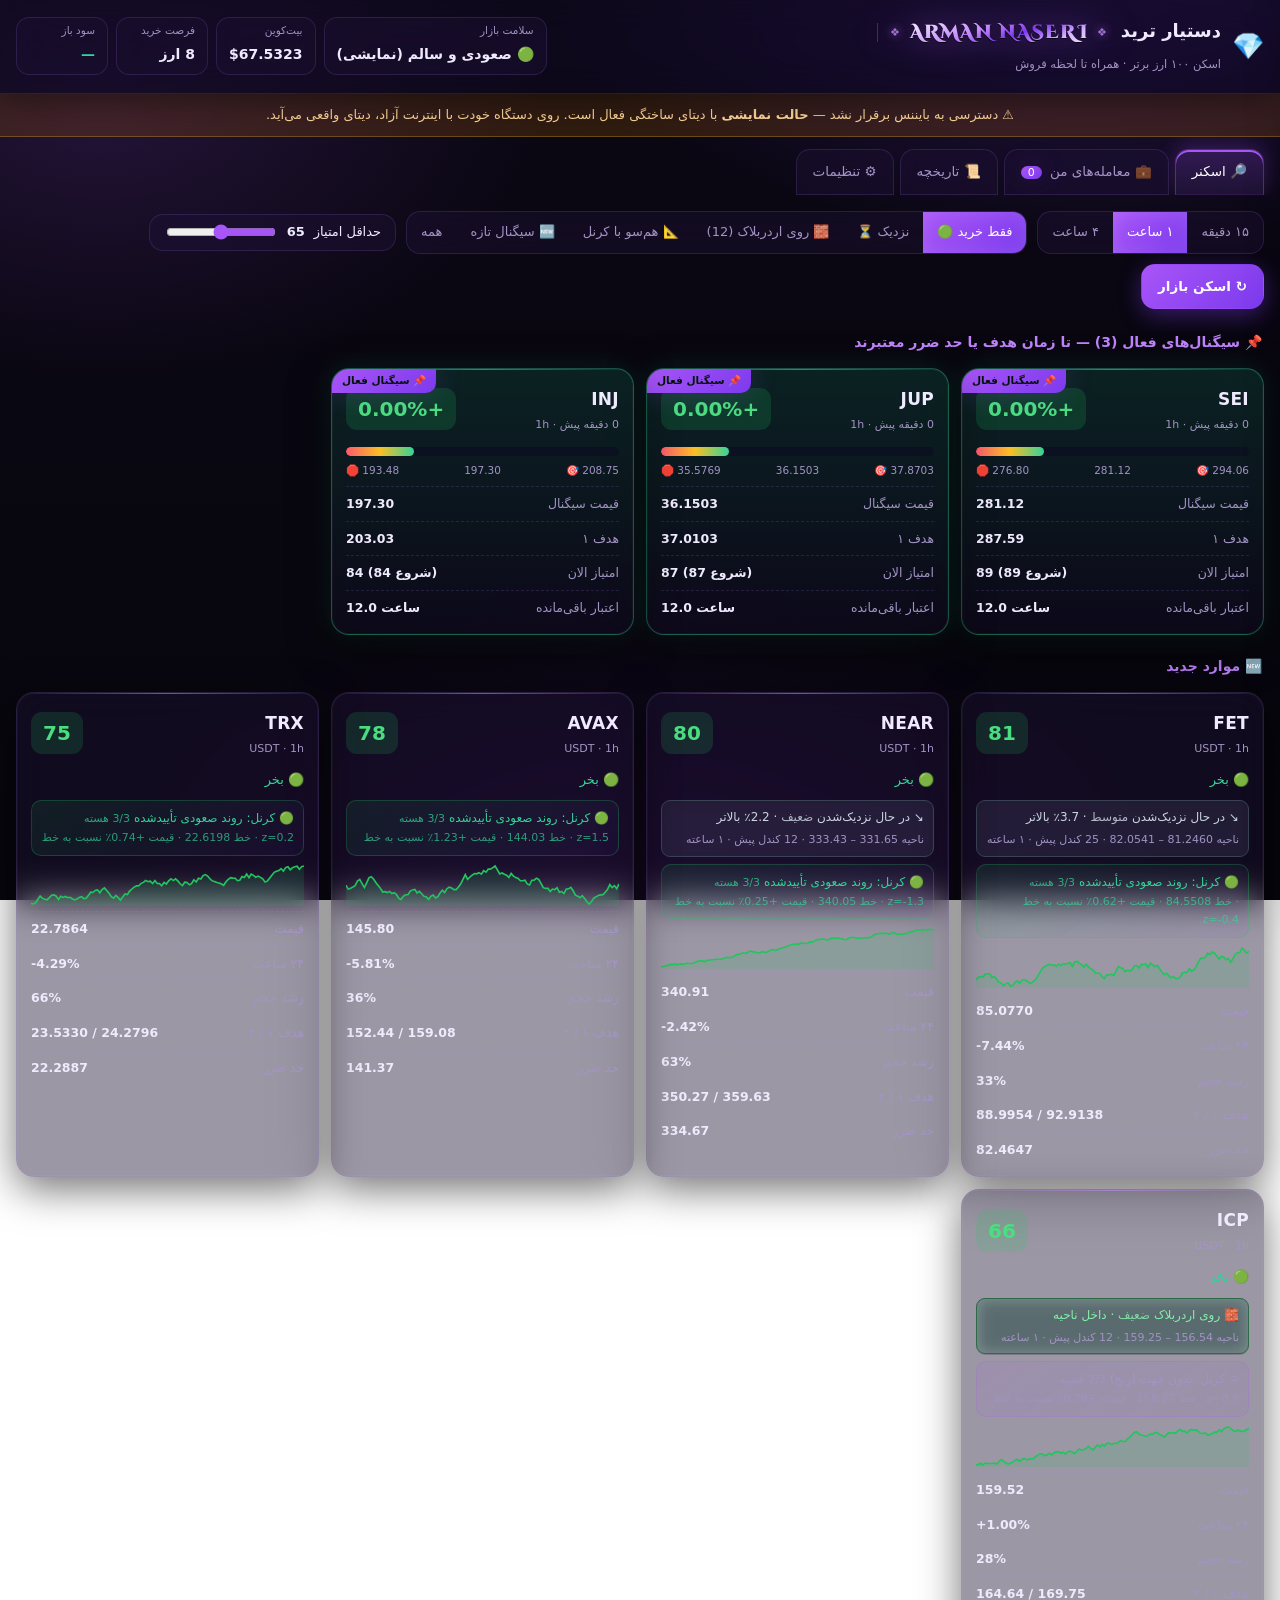
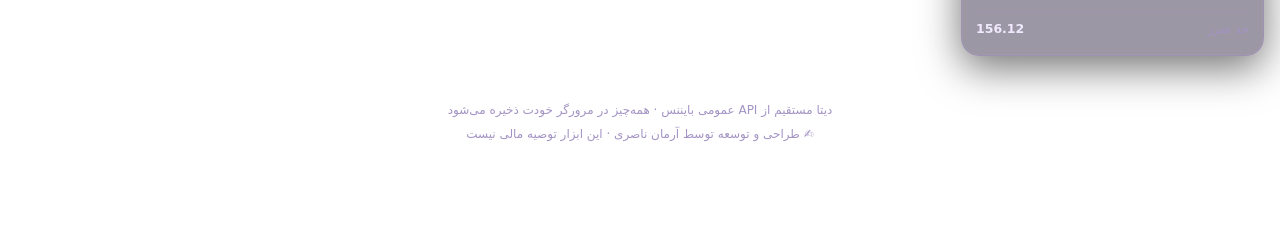
==== commit dbf0b378: "Add Pine Script indicator and fresh 1h kernel buy-signal hunter Co-authored-by: arena-agent <2970537" ====
--- a/index.html
+++ b/index.html
@@ -295,6 +295,13 @@
 #krSeg{flex-wrap:wrap}
 #krSeg button{font-size:11px;padding:4px 7px}
 
+.fresh{margin:6px 0;padding:7px 9px;border-radius:10px;font-size:12px;line-height:1.7;
+  background:linear-gradient(145deg,#22c55e14,#7c3aed0d);border:1px solid #22c55e33}
+.fresh.hot{background:linear-gradient(145deg,#22c55e2e,#a855f71a);border-color:#22c55e80;
+  box-shadow:0 0 16px #22c55e26}
+.fresh em{font-style:normal;opacity:.75;font-size:11px}
+.fresh span{display:block;opacity:.72;font-size:11px;direction:ltr;text-align:right}
+
 /* ── امضای انگلیسی کنار عنوان ── */
 .sig{
   font-family:'Cinzel Decorative','Playfair Display','Trajan Pro','Georgia',serif;
@@ -380,6 +387,7 @@
       <button data-f="near">نزدیک ⏳</button>
       <button data-f="ob">🧱 روی اردربلاک</button>
       <button data-f="kr">📐 هم‌سو با کرنل</button>
+      <button data-f="fresh">🆕 سیگنال تازه</button>
       <button data-f="all">همه</button>
     </div>
     <label class="slider">حداقل امتیاز <b id="minScoreVal">65</b>
@@ -437,6 +445,7 @@
     <div class="row"><label>هسته</label><select id="s_kset"></select></div>
     <div class="row"><label>پهنای باند (هرچه بیشتر، نرم‌تر)</label><input type="number" id="s_kbw" step="1" min="5" max="60" value="14"></div>
     <div class="row"><label>ضریب باند انحراف (σ)</label><input type="number" id="s_kdev" step="0.1" min="0.5" max="4" value="1.5"></div>
+    <div class="row"><label>«تازه» یعنی حداکثر چند کندل پیش</label><input type="number" id="s_fresh" step="1" min="0" max="10" value="2"></div>
   </section>
 
   <section class="card pad">
@@ -998,6 +1007,83 @@
     };
   }
 
+  /* ═══ شکار سیگنال تازه ═══
+     همان شرط‌های Pine، ولی روی چند کندل آخر اجرا می‌شود تا بفهمیم
+     سیگنال خرید دقیقاً چند کندل پیش صادر شده است.
+       الف) عبور قیمت به بالای خط رگرسیون در روند صعودی
+       ب)  پایان پولبک: قیمت از زیر باند پایین برگشته بالا          */
+  function kernelSignals(src, opt = {}, look = 10) {
+    const h = opt.h || 14;
+    const dev = opt.dev == null ? 1.5 : opt.dev;
+    const types = opt.types && opt.types.length ? opt.types
+      : ['gaussian', 'epanechnikov', 'wave'];
+    const n = src.length;
+    const win = Math.max(10, Math.round(h * 2));
+    const back = Math.max(2, Math.round(h / 2));
+    if (n < win + back + look + 5) return null;
+
+    const lines = {};
+    types.forEach(ty => { lines[ty] = kernelReg(src, h, ty); });
+    const avg = new Array(n).fill(null);
+    for (let t = 0; t < n; t++) {
+      let s = 0, c = 0;
+      for (const ty of types) { const v = lines[ty][t]; if (v != null) { s += v; c++; } }
+      if (c === types.length) avg[t] = s / c;
+    }
+
+    /* وضعیت کامل یک کندل مشخص (فقط با داده‌ی تا همان کندل) */
+    const at = t => {
+      if (avg[t] == null || avg[t - back] == null) return null;
+      const res = [];
+      for (let i = Math.max(0, t - win + 1); i <= t; i++)
+        if (avg[i] != null) res.push(src[i] - avg[i]);
+      if (res.length < 5) return null;
+      const mean = res.reduce((a, b) => a + b, 0) / res.length;
+      const sigma = Math.sqrt(res.reduce((a, b) => a + (b - mean) * (b - mean), 0) / (res.length - 1));
+      const center = avg[t] + mean;
+      const volPct = center > 0 ? sigma / center * 100 : 0;
+      const slopePct = avg[t - back] ? (avg[t] / avg[t - back] - 1) * 100 : 0;
+      const slopeSig = volPct > 0 ? slopePct / volPct : slopePct;
+      let agree = 0;
+      for (const ty of types) {
+        const L = lines[ty];
+        if (L[t] != null && L[t - back] != null && L[t] > L[t - back]) agree++;
+      }
+      const need = Math.ceil(types.length / 2);
+      return {
+        center, sigma, slopeSig, agree,
+        upper: center + sigma * dev, lower: center - sigma * dev,
+        trendUp: slopeSig > 0.5 && agree >= need,
+        trendDn: slopeSig < -0.5 && agree <= Math.floor(types.length / 2),
+        z: sigma > 0 ? (src[t] - center) / sigma : 0,
+      };
+    };
+
+    let fired = null;
+    for (let t = n - 1; t >= n - look && t > back + win; t--) {
+      const c = at(t), p = at(t - 1);
+      if (!c || !p) continue;
+      if (!c.trendUp) continue;
+      const crossUp = src[t] > c.center && src[t - 1] <= p.center;
+      // پولبک تمام شد: زیر باند پایین بوده و حالا بالای آن بسته شده
+      const pullEnd = src[t] > c.lower && src[t - 1] <= p.lower;
+      // روند تازه تأیید شد (قیمت از قبل بالای خط بوده ولی روند هنوز تأیید نشده بود)
+      const flip = !p.trendUp && src[t] > c.center;
+      if (crossUp || pullEnd || flip) {
+        fired = {
+          age: n - 1 - t,                        // ۰ = همین کندل بسته‌شده
+          kind: pullEnd ? 'pullback' : crossUp ? 'cross' : 'trend',
+          z: c.z, agree: c.agree, total: types.length,
+          slopeSig: c.slopeSig, center: c.center, lower: c.lower, upper: c.upper,
+          price: src[n - 1], atPrice: src[t],
+          chgSince: src[t] ? (src[n - 1] / src[t] - 1) * 100 : 0,
+        };
+        break;
+      }
+    }
+    return fired;
+  }
+
   /* وضعیت خوانا برای نمایش */
   function kernelState(mk) {
     if (!mk) return { t: 'بدون داده', c: 'muted', i: '◻️' };
@@ -1019,7 +1105,7 @@
   }
 
   return { sma, ema, rsi, macd, atr, adx, analyze, btcHealth, stateOf, regime, demoKlines, clamp, orderBlocks,
-           rsiSeries, harsi, harsiState, kernelReg, multiKernel, kernelState, kernelList, KERNELS };
+           rsiSeries, harsi, harsiState, kernelReg, multiKernel, kernelSignals, kernelState, kernelList, KERNELS };
 })();
 
 </script>
@@ -1045,7 +1131,7 @@
   hold: 12, maxRsi: 68,
   top: 100, amount: 10, minScore: 65, tf: '1h',
   poll: 20, auto: 15, sound: true,
-  kSet: 'trio', kBw: 14, kDev: 1.5,      // رگرسیون چندهسته‌ای: مجموعه، پهنای باند، ضریب انحراف
+  kSet: 'trio', kBw: 14, kDev: 1.5, freshMax: 2,      // رگرسیون چندهسته‌ای: مجموعه، پهنای باند، ضریب انحراف
 };
 /* مجموعه‌ی هسته‌های فعال بر اساس تنظیمات */
 const kTypes = () => CFG.kSet === 'trio'
@@ -1160,6 +1246,7 @@
     rankRows(rows);
     rows.sort((a, b) => b.score - a.score);
     scanRows = rows;
+    if (filter === 'fresh') ensureFresh();
     lastScan = Date.now();
     updateSignals(rows);
     renderScan();
@@ -1212,6 +1299,46 @@
   if (!riskPct || riskPct <= 0) return CFG.amount;
   const dollarRisk = CFG.capital * CFG.riskPerTrade / 100;
   return Math.max(5, Math.round(dollarRisk / (riskPct / 100)));
+}
+
+/* ─── سیگنال تازه‌ی کرنل روی تایم ۱ ساعته (بارگذاری تنبل) ───
+   همیشه از کندل‌های ۱ ساعته خوانده می‌شود، مستقل از تایم‌فریم اسکن. */
+async function ensureFresh() {
+  const need = scanRows.filter(r => r.kSig === undefined).slice(0, 100);
+  if (!need.length) return;
+  $('#progress').hidden = false;
+  setProgress(0, 1, 'جست‌وجوی سیگنال تازه‌ی کرنل روی ۱ ساعته…');
+  await pool(need, async r => {
+    const key = r.symbol + '_1h';
+    let k = chartCache[key];
+    if (!k) {
+      k = demo ? TA.demoKlines(hash(key)) : await klines(r.symbol, '1h', 260);
+      chartCache[key] = k;
+    }
+    const closes = k.map(x => x.close);
+    r.kSig = TA.kernelSignals(closes, kOpt(), 12) || null;
+    r.kr1h = TA.multiKernel(closes, kOpt());
+    return true;
+  }, 8, (d, n) => setProgress(d, n, `بررسی کرنل ۱ ساعته ${d} از ${n}…`));
+  $('#progress').hidden = true;
+  renderHeader();
+}
+
+const SIGKIND = {
+  pullback: { i: '🎯', t: 'پولبک تمام شد', d: 'قیمت زیر باند پایین رفت و دوباره بالای آن بسته شد — ورود ارزان در دل روند صعودی.' },
+  cross:    { i: '↗️', t: 'عبور از خط کرنل', d: 'قیمت از زیر خط رگرسیون به بالای آن عبور کرد، در حالی که روند صعودی تأیید شده بود.' },
+  trend:    { i: '🟢', t: 'روند تازه تأیید شد', d: 'شیب و اجماع هسته‌ها تازه صعودی شدند و قیمت بالای خط رگرسیون است.' },
+};
+
+function freshBadge(r) {
+  const g = r.kSig;
+  if (!g) return '';
+  const K = SIGKIND[g.kind] || SIGKIND.trend;
+  const age = g.age === 0 ? 'همین کندل' : `${g.age} کندل پیش`;
+  const hot = g.age <= CFG.freshMax;
+  return `<div class="fresh ${hot ? 'hot' : ''}">
+    <div>${K.i} ${K.t} <em>${age} · ۱ ساعته</em></div>
+    <span>اجماع ${g.agree}/${g.total} · از سیگنال ${g.chgSince >= 0 ? '+' : ''}${g.chgSince.toFixed(2)}٪ · z=${g.z.toFixed(1)}</span></div>`;
 }
 
 /* ─────────── اردربلاک ۱ ساعته (بارگذاری تنبل) ─────────── */
@@ -1463,19 +1590,23 @@
   let rows = scanRows;
   if (filter === 'buy') rows = rows.filter(r => r.state.t === '🟢 بخر');
   else if (filter === 'near') rows = rows.filter(r => /بخر|نزدیک|داغ/.test(r.state.t));
+  else if (filter === 'fresh') rows = rows.filter(r => r.kSig && r.kSig.age <= CFG.freshMax)
+    .sort((a, b) => a.kSig.age - b.kSig.age || b.kSig.agree - a.kSig.agree || b.score - a.score);
   else if (filter === 'kr') rows = rows.filter(r => r.kr && (r.kr.trendUp || (r.kr.touch === 'lower' && r.kr.agree >= 2)))
     .sort((a, b) => b.kr.score - a.kr.score);
   else if (filter === 'ob') rows = rows.filter(r => r.ob && r.ob.at)
     .sort((a, b) => OBRANK[a.ob.at] - OBRANK[b.ob.at] ||
       Math.abs(a.ob.distPct) - Math.abs(b.ob.distPct));
 
-  const active = filter === 'ob' ? [] : Object.values(signals).sort((a, b) => b.at - a.at);
+  const active = (filter === 'ob' || filter === 'fresh') ? [] : Object.values(signals).sort((a, b) => b.at - a.at);
   const activeSyms = new Set(active.map(a => a.symbol));
   rows = rows.filter(r => !activeSyms.has(r.symbol));
 
   $('#empty').hidden = rows.length + active.length > 0;
   if (!rows.length && scanRows.length)
-    $('#empty').textContent = filter === 'kr'
+    $('#empty').textContent = filter === 'fresh'
+      ? `هیچ ارزی در ${CFG.freshMax + 1} کندل اخیرِ ۱ ساعته سیگنال خرید کرنل نگرفته — این یعنی بازار هنوز نقطه‌ی ورود تازه نساخته ⏳`
+      : filter === 'kr'
       ? 'هیچ ارزی الان روند صعودی تأییدشده‌ی کرنل یا پولبک به باند پایین ندارد 📐'
       : filter === 'ob'
       ? 'هیچ ارزی اردربلاک معتبر ۱ ساعته‌ی نزدیک ندارد — کمی بعد دوباره چک کن 🧱'
@@ -1497,6 +1628,7 @@
       </div>
       <div class="state ${r.state.c}">${r.state.t}</div>
       ${obBadge(r.ob)}
+      ${freshBadge(r)}
       ${krBadge(r.kr)}
       ${spark(r.closes)}
       <div class="kv"><span>قیمت</span><b>${fmt(r.price)}</b></div>
@@ -1530,6 +1662,11 @@
     const c = scanRows.filter(r => r.ob && r.ob.at).length;
     const hasData = scanRows.some(r => r.ob);
     obBtn.textContent = '🧱 روی اردربلاک' + (hasData ? ` (${c})` : '');
+  }
+  const frBtn = $('#filterSeg button[data-f="fresh"]');
+  if (frBtn) {
+    const c = scanRows.filter(r => r.kSig && r.kSig.age <= CFG.freshMax).length;
+    frBtn.textContent = '🆕 سیگنال تازه' + (scanRows.some(r => r.kSig !== undefined) ? ` (${c})` : '');
   }
   $('#buyCount').textContent = scanRows.filter(r => r.state.t === '🟢 بخر').length + ' ارز';
   const pnl = positions.reduce((s, p) => s + (p.now ? (p.now / p.entry - 1) * p.amount : 0), 0);
@@ -1598,6 +1735,15 @@
         <b>${(f.v * f.w * 10).toFixed(0)}</b></div>`).join('')}
     </div>
 
+    ${r.kSig ? `<div class="plan">
+      <div class="kv"><span>${(SIGKIND[r.kSig.kind] || SIGKIND.trend).i} سیگنال کرنل ۱ ساعته</span><b>${(SIGKIND[r.kSig.kind] || SIGKIND.trend).t}</b></div>
+      <div class="kv"><span>چه زمانی صادر شد</span><b class="${r.kSig.age <= CFG.freshMax ? 'up' : ''}">${r.kSig.age === 0 ? 'همین کندل بسته‌شده' : r.kSig.age + ' کندل پیش'}</b></div>
+      <div class="kv"><span>قیمت لحظه‌ی سیگنال</span><b>${fmt(r.kSig.atPrice)}</b></div>
+      <div class="kv"><span>تغییر از آن زمان</span><b class="${r.kSig.chgSince >= 0 ? 'up' : 'dn'}">${pct(r.kSig.chgSince)}</b></div>
+      <div class="kv"><span>اجماع هسته‌ها</span><b>${r.kSig.agree} از ${r.kSig.total}</b></div>
+      <p class="muted" style="font-size:12px;margin:6px 0 0">${(SIGKIND[r.kSig.kind] || SIGKIND.trend).d}</p>
+    </div>` : ''}
+
     <div class="why">
       <h3>🧭 چرا این ارز؟</h3>
       <p class="verdict">${R.verdict}</p>
@@ -2092,9 +2238,9 @@
     kSel.value = CFG.kSet;
     kSel.onchange = () => { CFG.kSet = kSel.value; save('cfg', CFG); };
   }
-  ['s_kbw', 's_kdev'].forEach(id => {
+  ['s_kbw', 's_kdev', 's_fresh'].forEach(id => {
     const el = $('#' + id); if (!el) return;
-    const key = id === 's_kbw' ? 'kBw' : 'kDev';
+    const key = id === 's_kbw' ? 'kBw' : id === 's_kdev' ? 'kDev' : 'freshMax';
     el.value = CFG[key];
     el.onchange = () => { CFG[key] = +el.value || DEFAULTS[key]; save('cfg', CFG); };
   });
@@ -2155,6 +2301,7 @@
     $$('#filterSeg button').forEach(x => x.classList.remove('on'));
     b.classList.add('on'); filter = b.dataset.f;
     if (filter === 'ob') await ensureOB();
+    if (filter === 'fresh') await ensureFresh();
     renderScan();
   });
   const ms = $('#minScore');
